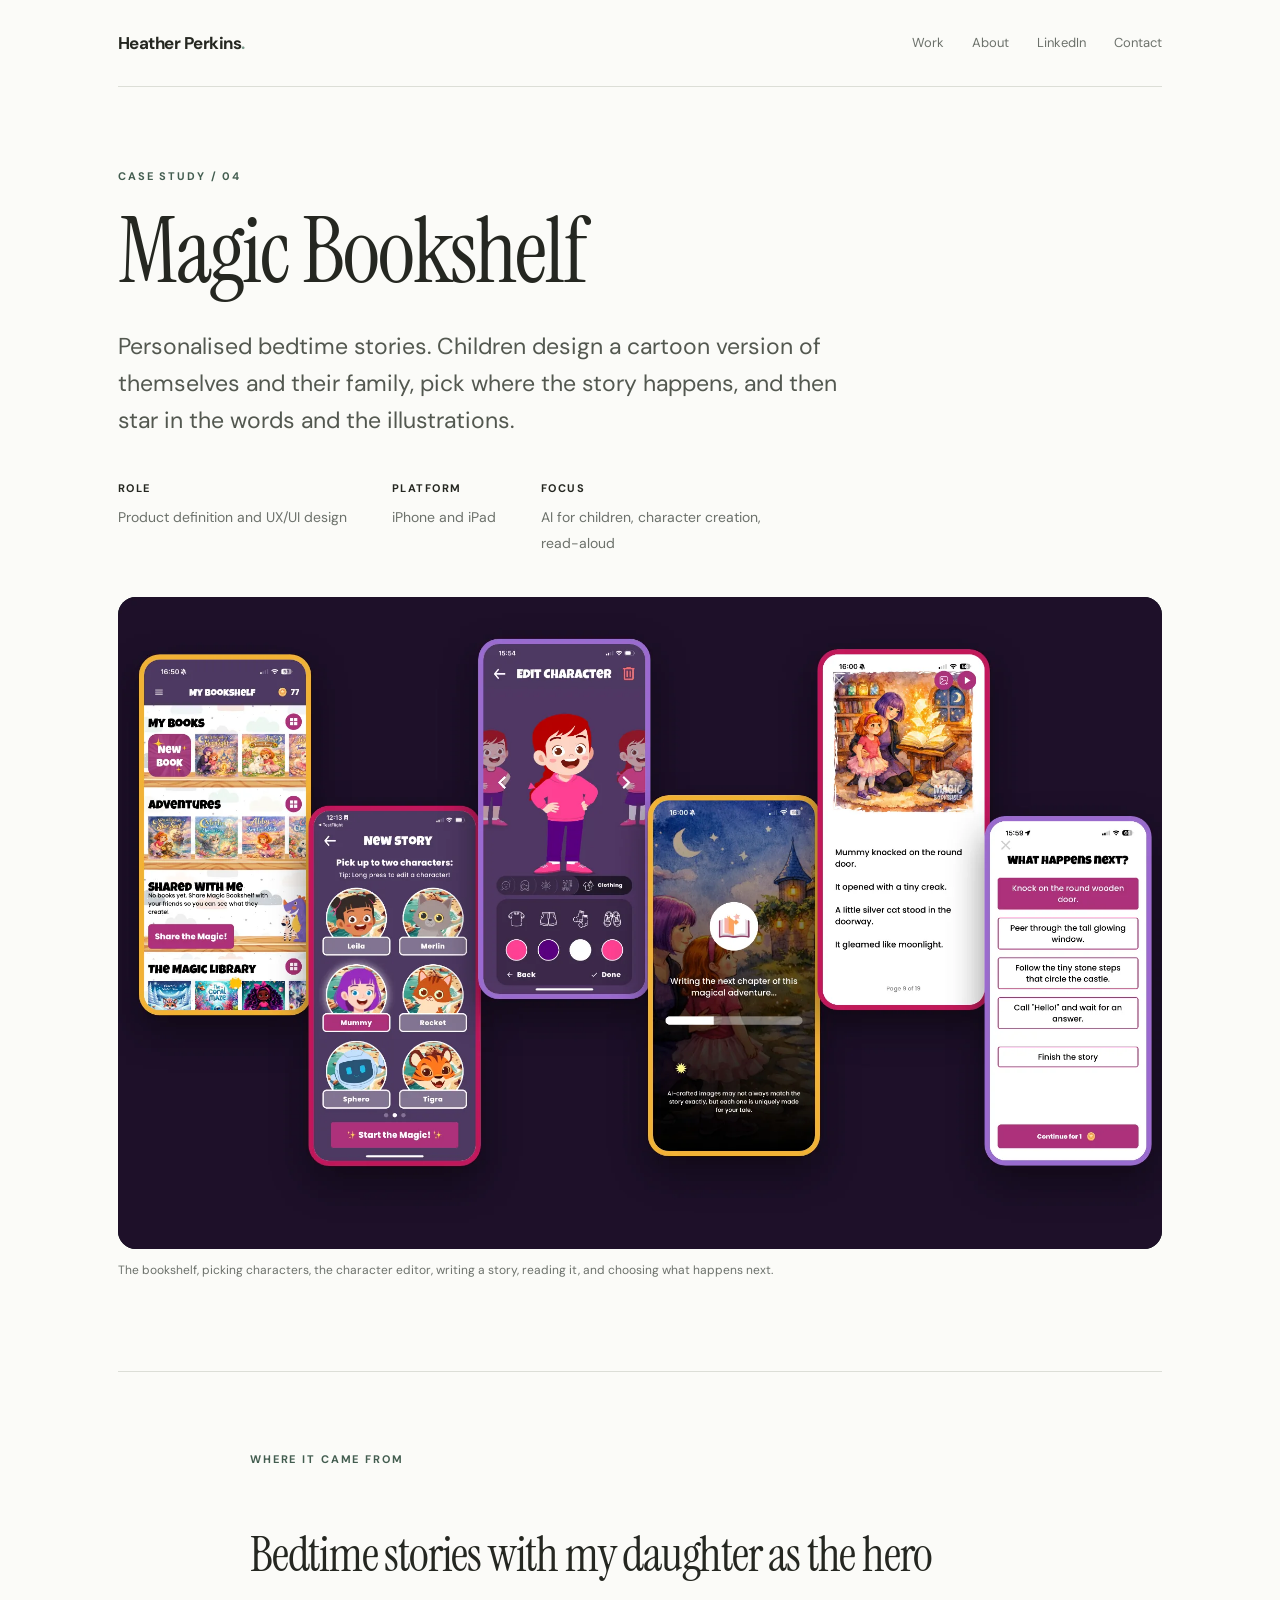
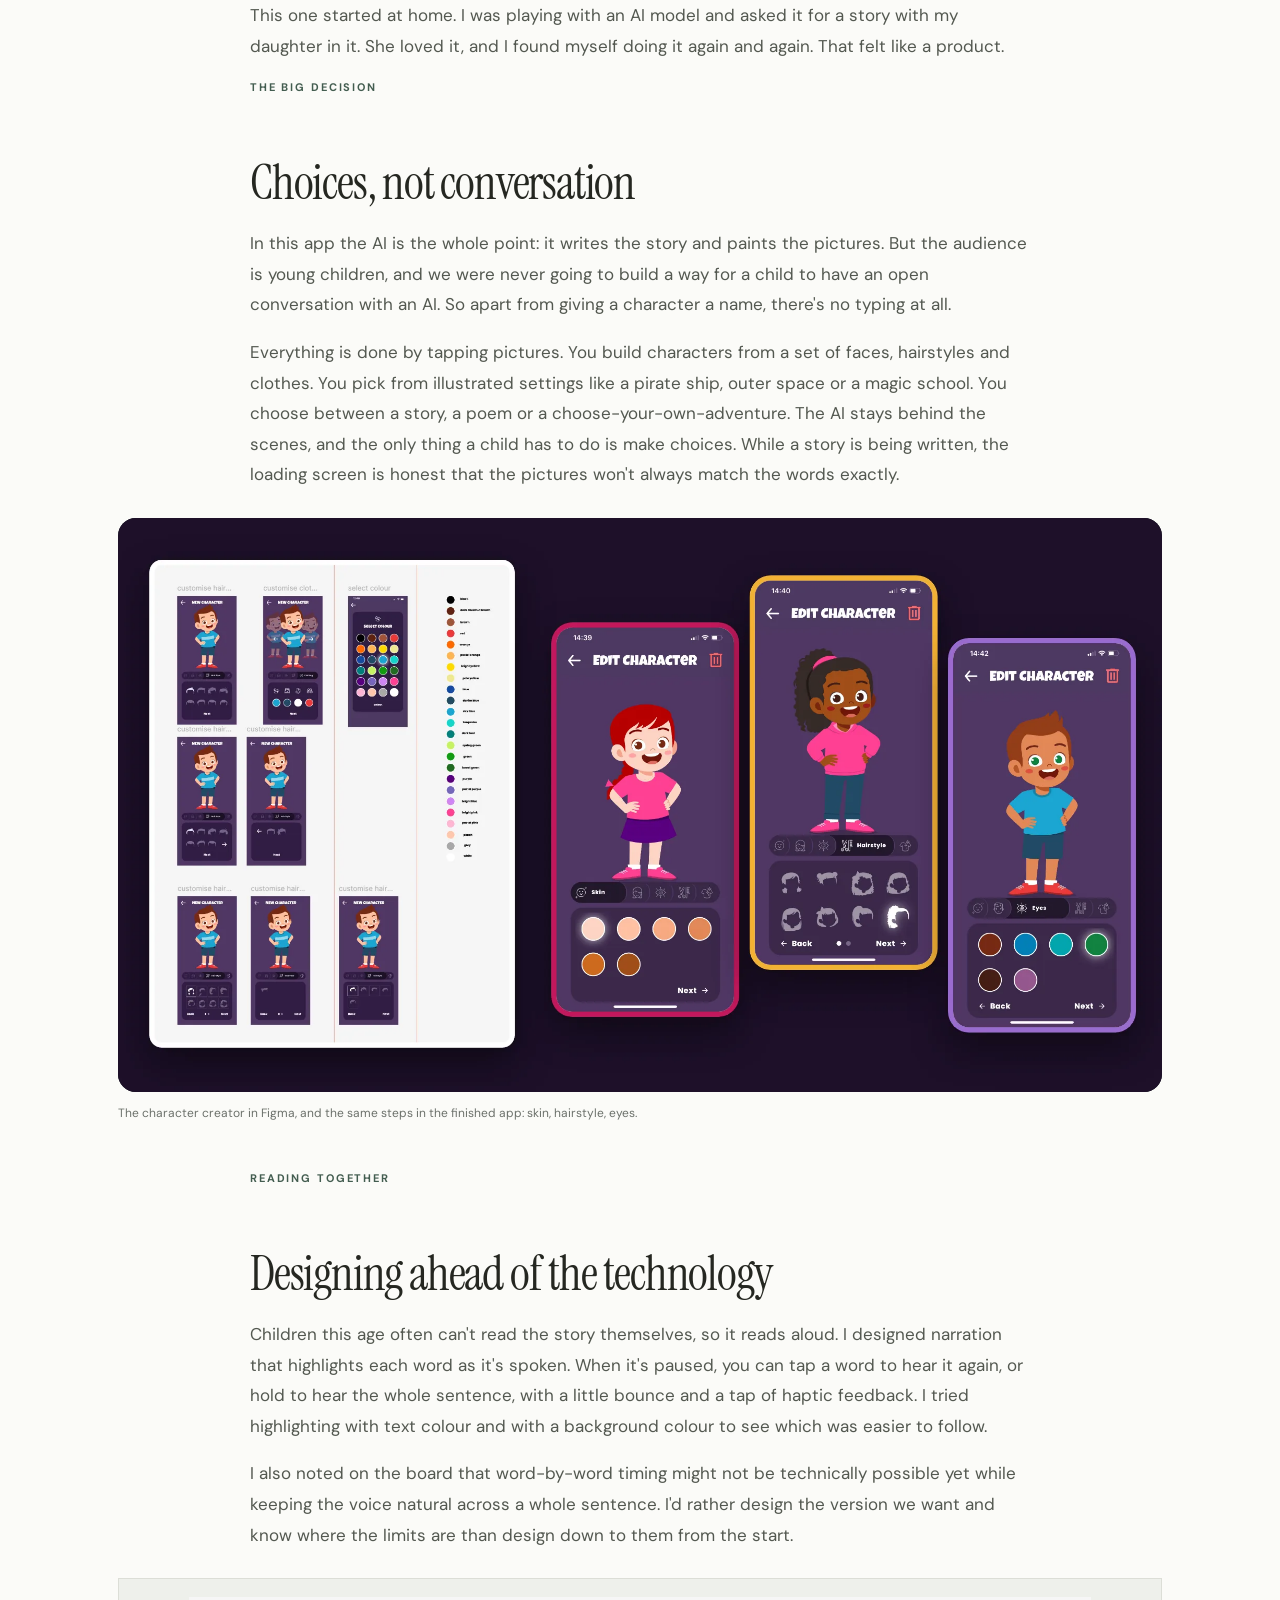
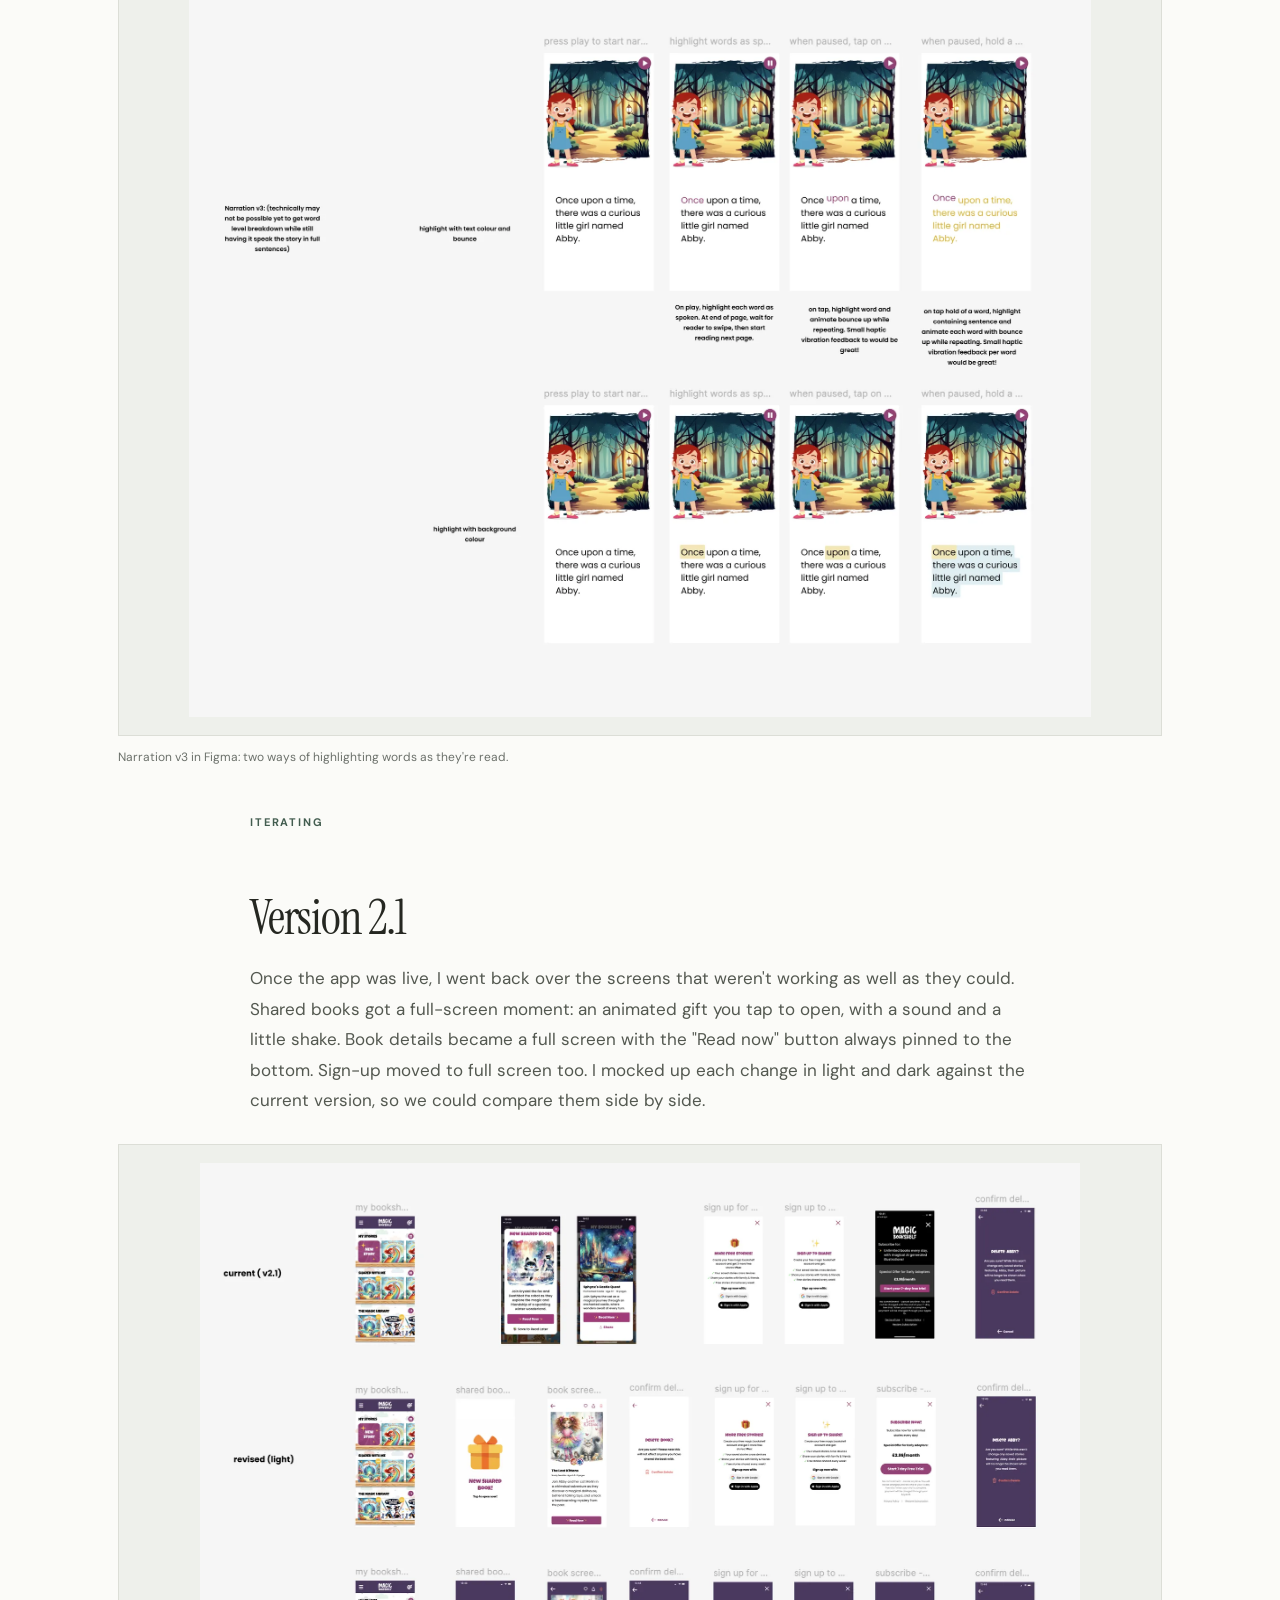
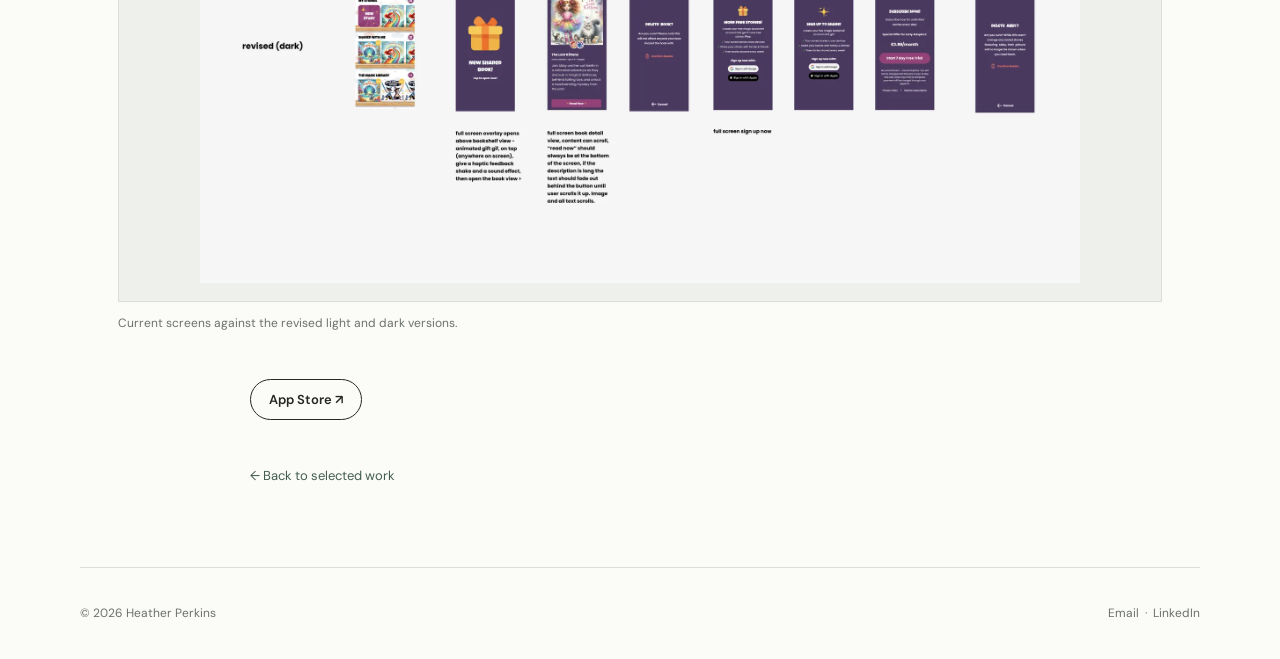
==== magic-bookshelf.html @ 354d1529 "Add grouped screenshot composites and nxt and Magic Bookshelf case studies Co-Authored-By: Claude Op" ====
<!doctype html><html lang="en"><head><meta charset="utf-8"><meta name="viewport" content="width=device-width, initial-scale=1"><meta name="description" content="Magic Bookshelf case study by Heather Perkins: designing an AI story app for children with no text input at all."><title>Magic Bookshelf case study | Heather Perkins</title><link rel="stylesheet" href="style.css"></head><body><header class="wrap"><nav class="nav"><a class="brand" href="index.html">Heather Perkins<span style="color:#7b998b">.</span></a><div class="navlinks"><a href="index.html#work">Work</a><a href="index.html#about">About</a><a href="https://www.linkedin.com/in/heatheranneperkins/" target="_blank" rel="noopener">LinkedIn</a><a href="mailto:heather.anne.perkins@gmail.com">Contact</a></div></nav></header><main class="wrap"><section class="case-hero"><div class="eyebrow">Case study / 04</div><h1>Magic Bookshelf</h1><p class="lead">Personalised bedtime stories. Children design a cartoon version of themselves and their family, pick where the story happens, and then star in the words and the illustrations.</p><div class="case-meta"><div><b>Role</b><span>Product definition and UX/UI design</span></div><div><b>Platform</b><span>iPhone and iPad</span></div><div><b>Focus</b><span>AI for children, character creation, read-aloud</span></div></div><figure class="image-wide composite"><img src="assets/mb-hero.webp" alt="Magic Bookshelf screens: bookshelf, picking characters, the character editor, a story being written, a story page and choose-what-happens-next"></figure><p class="caption">The bookshelf, picking characters, the character editor, writing a story, reading it, and choosing what happens next.</p></section><section class="section"><div class="story"><div class="eyebrow">Where it came from</div><h2>Bedtime stories with my daughter as the hero</h2><p>This one started at home. I was playing with an AI model and asked it for a story with my daughter in it. She loved it, and I found myself doing it again and again. That felt like a product.</p><div class="eyebrow">The big decision</div><h2>Choices, not conversation</h2><p>In this app the AI is the whole point: it writes the story and paints the pictures. But the audience is young children, and we were never going to build a way for a child to have an open conversation with an AI. So apart from giving a character a name, there's no typing at all.</p><p>Everything is done by tapping pictures. You build characters from a set of faces, hairstyles and clothes. You pick from illustrated settings like a pirate ship, outer space or a magic school. You choose between a story, a poem or a choose-your-own-adventure. The AI stays behind the scenes, and the only thing a child has to do is make choices. While a story is being written, the loading screen is honest that the pictures won't always match the words exactly.</p></div><figure class="image-wide composite"><img src="assets/mb-figma-to-app.webp" alt="Figma board of the character customisation flow next to the finished app's skin, hairstyle and eye colour screens"></figure><p class="caption">The character creator in Figma, and the same steps in the finished app: skin, hairstyle, eyes.</p><div class="story"><div class="eyebrow">Reading together</div><h2>Designing ahead of the technology</h2><p>Children this age often can't read the story themselves, so it reads aloud. I designed narration that highlights each word as it's spoken. When it's paused, you can tap a word to hear it again, or hold to hear the whole sentence, with a little bounce and a tap of haptic feedback. I tried highlighting with text colour and with a background colour to see which was easier to follow.</p><p>I also noted on the board that word-by-word timing might not be technically possible yet while keeping the voice natural across a whole sentence. I'd rather design the version we want and know where the limits are than design down to them from the start.</p></div><figure class="image-wide board"><img src="assets/mb-figma-narration.webp" alt="Figma board exploring read-aloud word highlighting with annotations"></figure><p class="caption">Narration v3 in Figma: two ways of highlighting words as they're read.</p><div class="story"><div class="eyebrow">Iterating</div><h2>Version 2.1</h2><p>Once the app was live, I went back over the screens that weren't working as well as they could. Shared books got a full-screen moment: an animated gift you tap to open, with a sound and a little shake. Book details became a full screen with the "Read now" button always pinned to the bottom. Sign-up moved to full screen too. I mocked up each change in light and dark against the current version, so we could compare them side by side.</p></div><figure class="image-wide board"><img src="assets/mb-figma-v21.webp" alt="Figma board comparing the current version 2.1 screens with revised light and dark versions"></figure><p class="caption">Current screens against the revised light and dark versions.</p><div class="story"><div class="applinks"><a href="https://apps.apple.com/app/id6449464005" target="_blank" rel="noopener">App Store ↗</a></div><a class="back" href="index.html#work">← Back to selected work</a></div></section></main><footer class="wrap footer"><span>© 2026 Heather Perkins</span><span><a href="mailto:heather.anne.perkins@gmail.com">Email</a> &nbsp;·&nbsp; <a href="https://www.linkedin.com/in/heatheranneperkins/" target="_blank" rel="noopener">LinkedIn</a></span></footer></body></html>
---- style.css ----
@import url('https://fonts.googleapis.com/css2?family=DM+Sans:wght@400;500;600;700&family=Instrument+Serif:ital@0;1&display=swap');
:root{--ink:#252721;--muted:#6c716b;--line:#dcded7;--paper:#fbfbf8;--soft:#f0f2ed;--accent:#435d50}*{box-sizing:border-box}html{scroll-behavior:smooth}body{margin:0;background:var(--paper);color:var(--ink);font:16px/1.65 'DM Sans',Arial,sans-serif}a{color:inherit;text-decoration:none}a:hover{color:var(--accent)}.wrap{max-width:1120px;margin:auto;padding:0 38px}.nav{display:flex;justify-content:space-between;align-items:center;padding:29px 0;border-bottom:1px solid var(--line)}.brand{font-size:17px;font-weight:700;letter-spacing:-.03em}.navlinks{display:flex;gap:28px;font-size:13px}.navlinks a{color:var(--muted)}.eyebrow{text-transform:uppercase;font-size:11px;font-weight:700;letter-spacing:.17em;color:var(--accent)}h1,h2,h3,p{margin-top:0}h1,h2{font-family:'Instrument Serif',Georgia,serif;font-weight:400;line-height:1.04;letter-spacing:-.025em}h1{font-size:clamp(58px,8vw,112px);max-width:980px;margin:20px 0 30px}h2{font-size:clamp(40px,5vw,70px);margin:12px 0 20px}h3{font-size:23px;letter-spacing:-.03em;line-height:1.3}p{color:#535850}.lead{font-size:clamp(19px,2vw,23px);line-height:1.6;max-width:740px}.hero{padding:110px 0 100px}.section{padding:78px 0;border-top:1px solid var(--line)}.section-heading{display:flex;align-items:end;justify-content:space-between;gap:20px;margin-bottom:34px}.section-heading h2{margin-bottom:0}.projects{display:grid;grid-template-columns:1fr 1fr;gap:28px}.project{display:block}.project-image{background:#edf0ea;border:1px solid var(--line);padding:25px;aspect-ratio:1.38;display:flex;align-items:center;overflow:hidden}.project-image img{width:100%;height:100%;object-fit:contain;object-position:top center;box-shadow:0 8px 25px #26312612}.project h3{margin:19px 0 5px}.project p{font-size:14px}.project .meta{font-size:11px;letter-spacing:.09em;text-transform:uppercase;color:var(--muted)}.arrow{font-size:18px}.cols{display:grid;grid-template-columns:1fr 1fr;gap:80px}.small{font-size:13px;color:var(--muted)}.pill{display:inline-block;border:1px solid var(--line);border-radius:30px;padding:7px 13px;font-size:12px;margin:0 6px 8px 0}.footer{padding:36px 0;display:flex;justify-content:space-between;gap:15px;border-top:1px solid var(--line);font-size:12px;color:var(--muted)}.case-hero{padding:80px 0 45px}.case-hero h1{font-size:clamp(60px,7vw,95px);max-width:920px}.case-meta{display:flex;gap:45px;flex-wrap:wrap;margin:40px 0}.case-meta div{max-width:230px}.case-meta b{display:block;font-size:11px;letter-spacing:.13em;text-transform:uppercase;margin-bottom:7px}.case-meta span{color:var(--muted);font-size:14px}.image-wide{background:#eef0eb;padding:35px;border:1px solid var(--line);margin:28px 0 12px}.image-wide img{display:block;max-width:100%;max-height:720px;margin:auto;object-fit:contain;box-shadow:0 8px 30px #2222}.image-wide img.tall{max-height:620px}.caption{font-size:12px;color:var(--muted);margin-bottom:45px}.story{max-width:780px;margin:0 auto}.story p{font-size:17px;line-height:1.8}.story h2{font-size:48px;margin-top:62px}.image-pair{display:grid;grid-template-columns:1fr 1fr;gap:22px}.image-pair .image-wide{margin-bottom:10px}.callout{background:var(--soft);padding:32px 38px;margin:55px 0}.callout p:last-child{margin-bottom:0}.back{display:inline-block;margin-top:45px;font-size:13px;color:var(--accent)}@media(max-width:700px){.wrap{padding:0 22px}.hero{padding:75px 0}.section{padding:55px 0}.projects,.cols,.image-pair{grid-template-columns:1fr;gap:32px}.navlinks{gap:14px}.navlinks a{font-size:12px}.project-image{padding:15px}.case-hero{padding-top:65px}.case-meta{gap:20px}.image-wide{padding:13px}.footer{display:block}.story h2{font-size:40px}}.image-wide.composite{padding:0;background:#0b1518;border:0;border-radius:18px;overflow:hidden}.image-wide.composite img{max-height:none;width:100%;box-shadow:none}.image-wide.board{padding:18px}.image-wide.board img{box-shadow:none}.applinks{display:flex;gap:12px;flex-wrap:wrap;margin:26px 0 0}.applinks a{display:inline-block;border:1px solid var(--ink);border-radius:30px;padding:9px 18px;font-size:13px;font-weight:600}.applinks a:hover{background:var(--ink);color:var(--paper)}.project-image.dark{background:#0b1518;padding:0;border:0}.project-image.dark img{object-fit:cover;object-position:center;box-shadow:none}.projects.four{grid-template-columns:1fr 1fr}
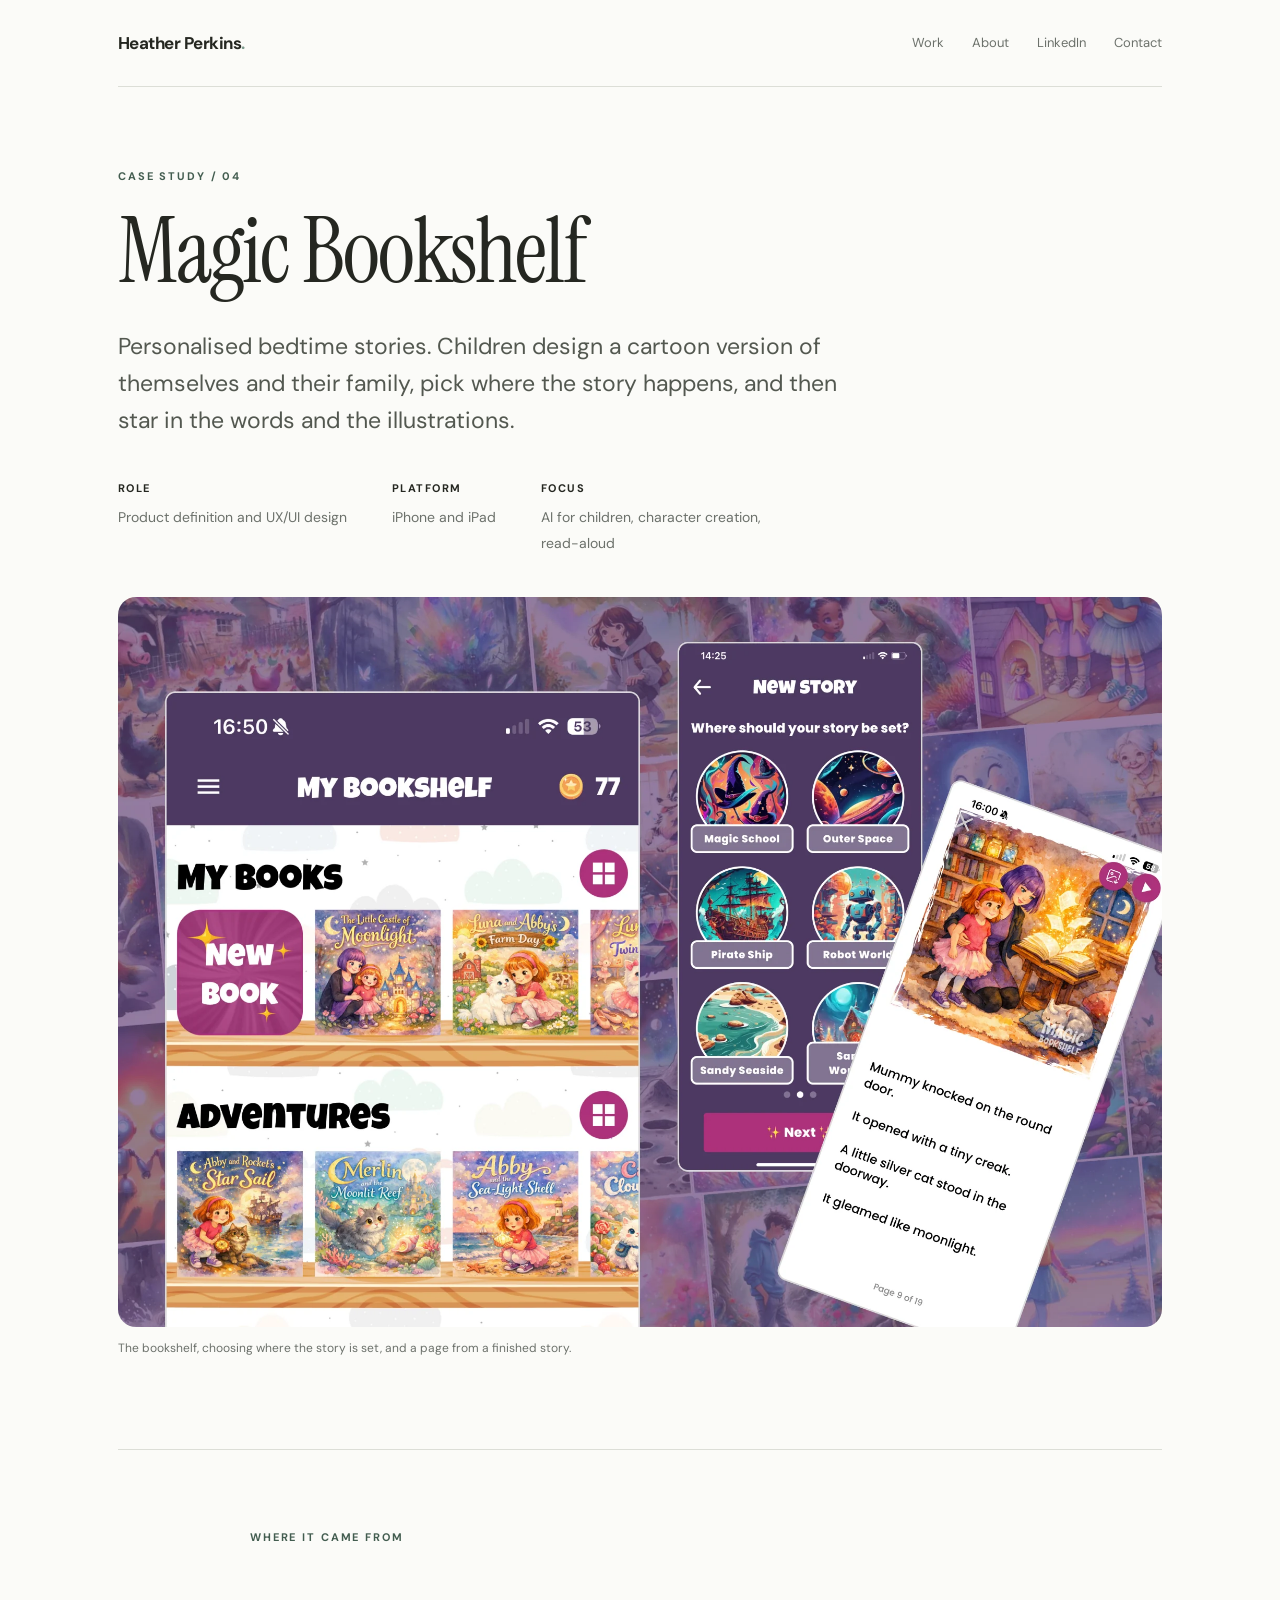
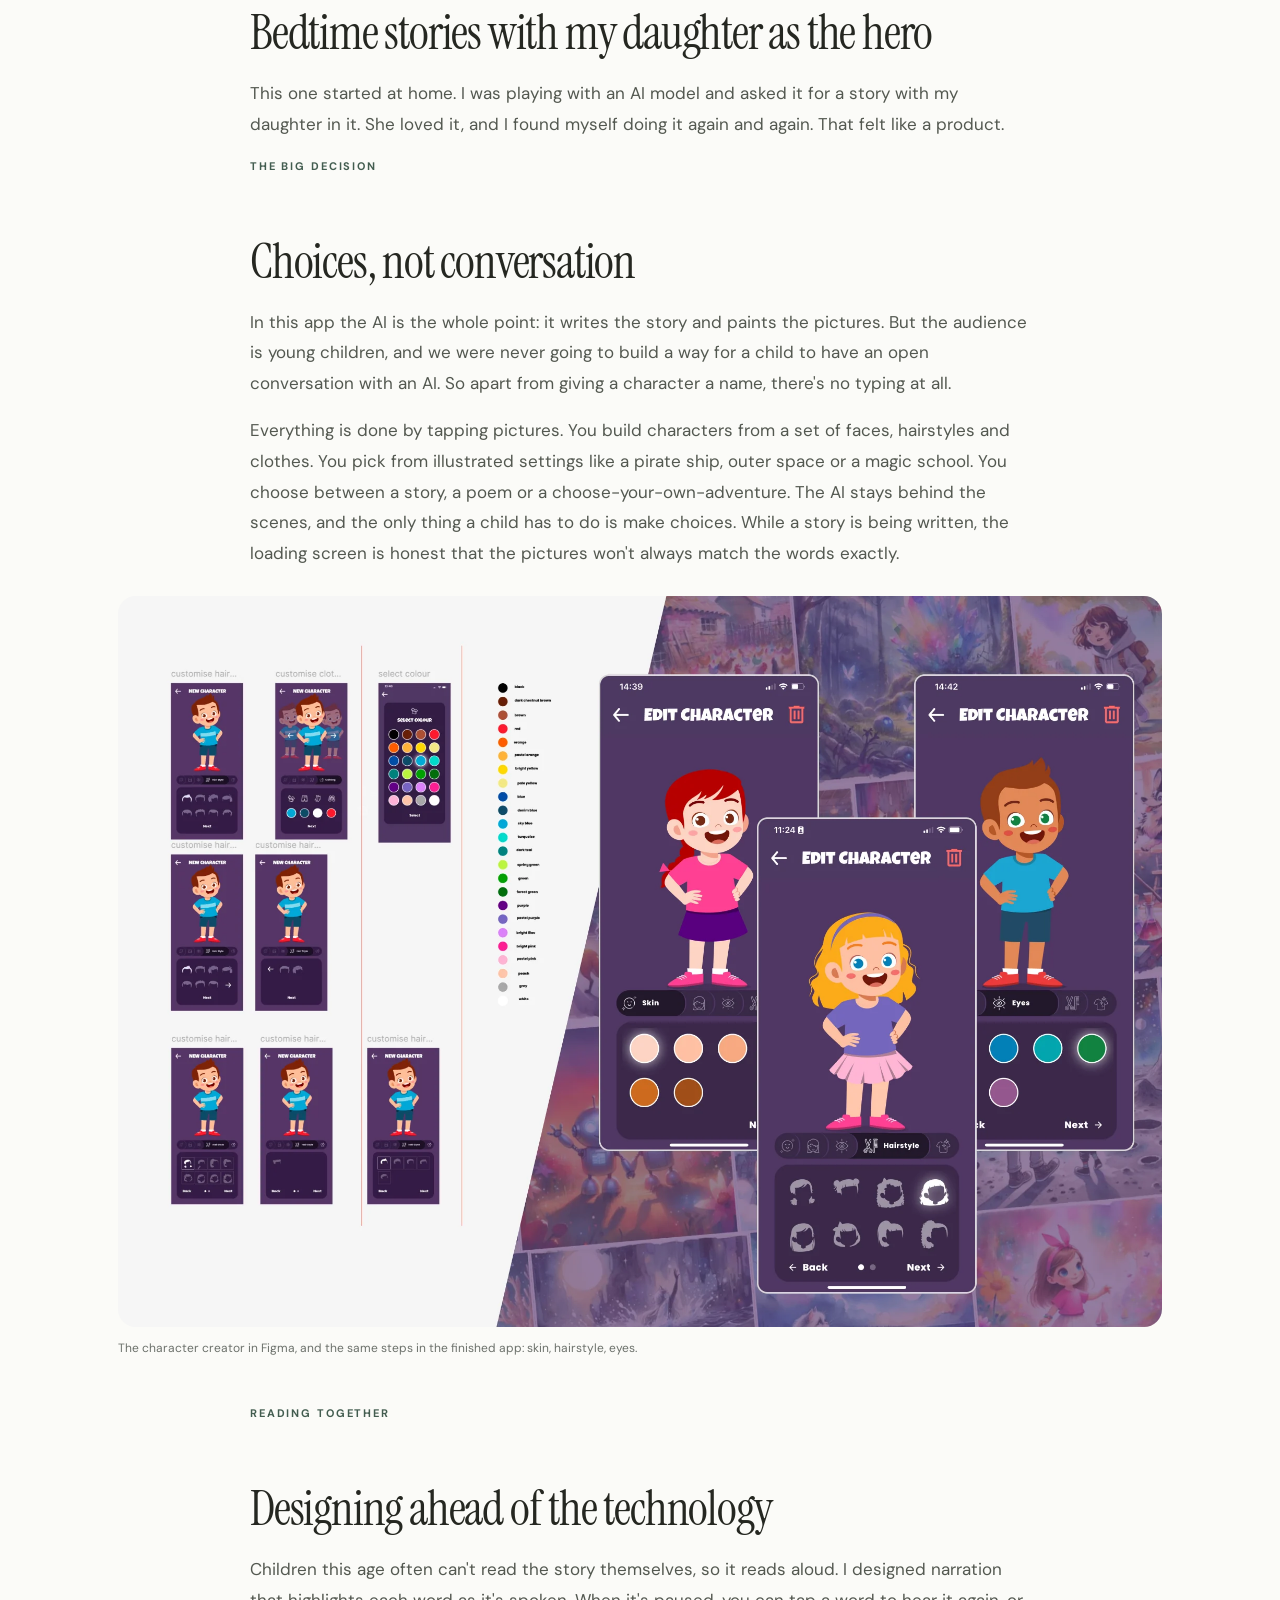
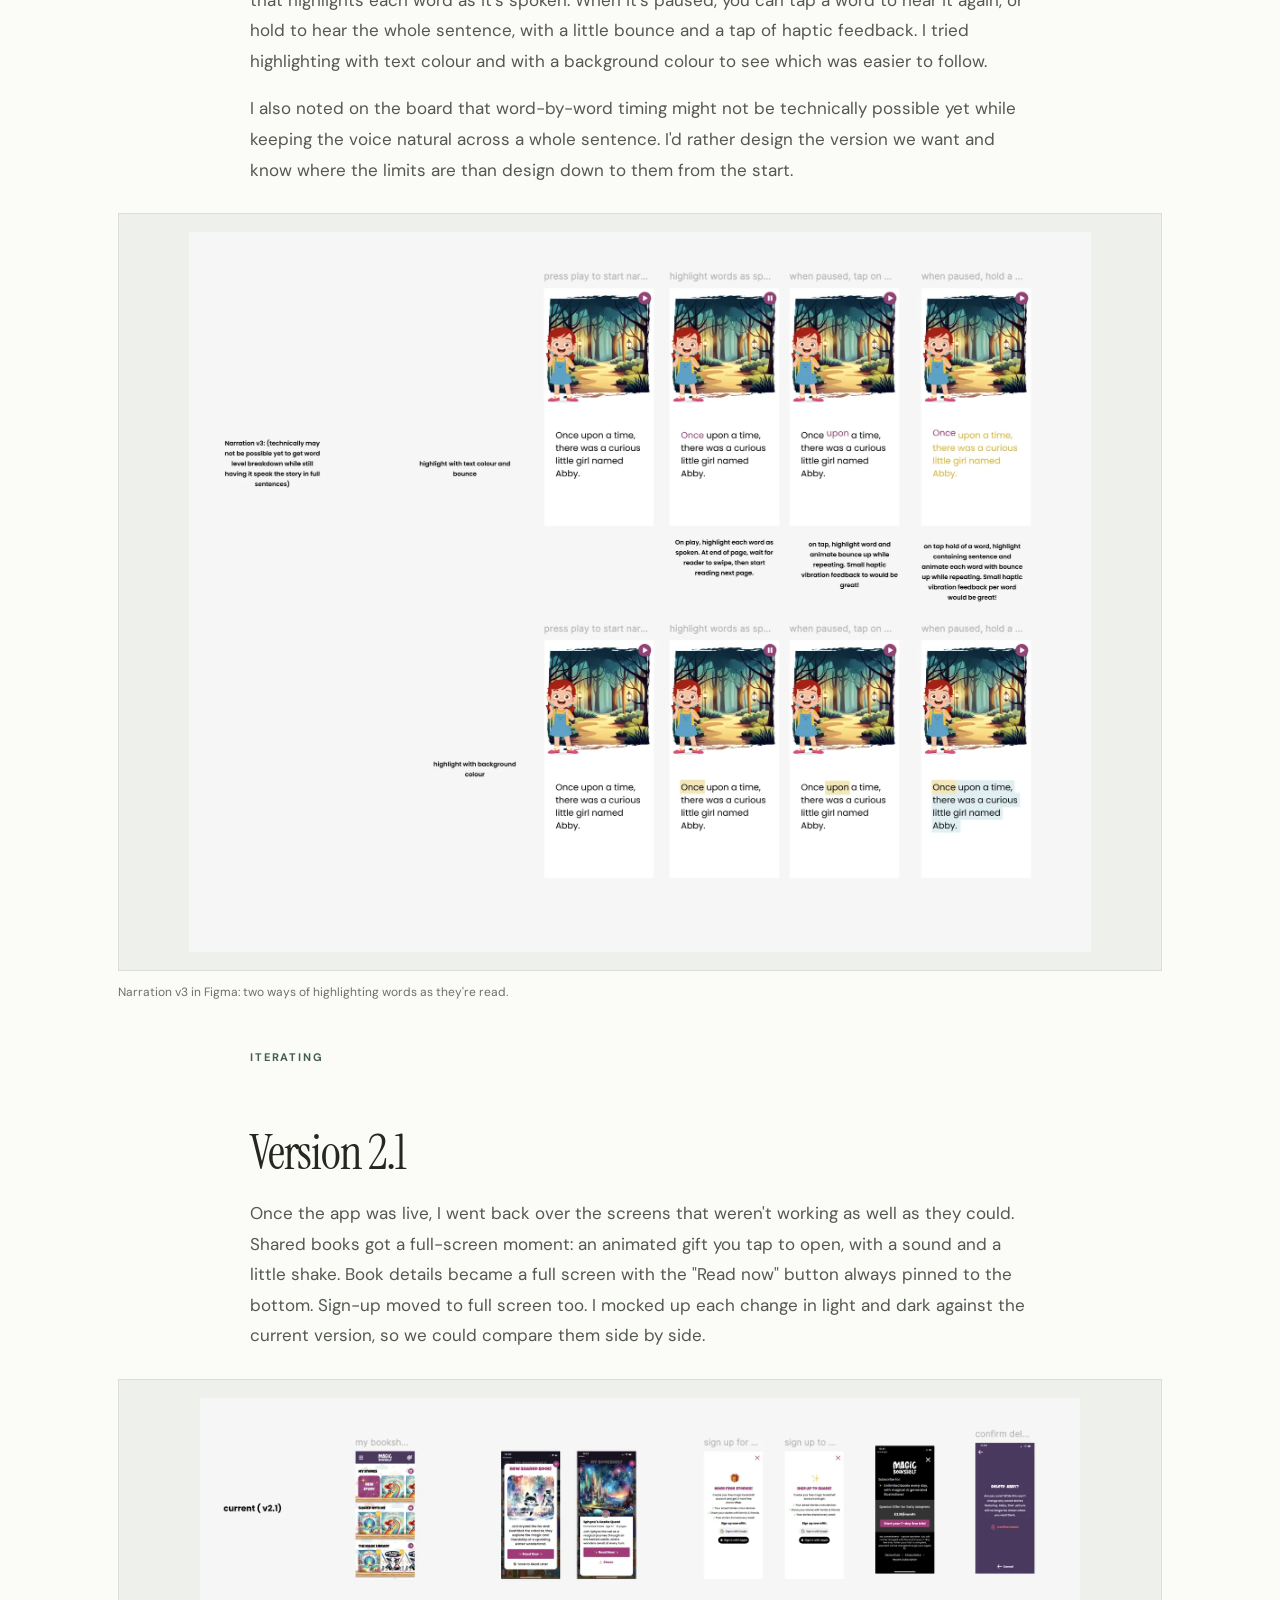
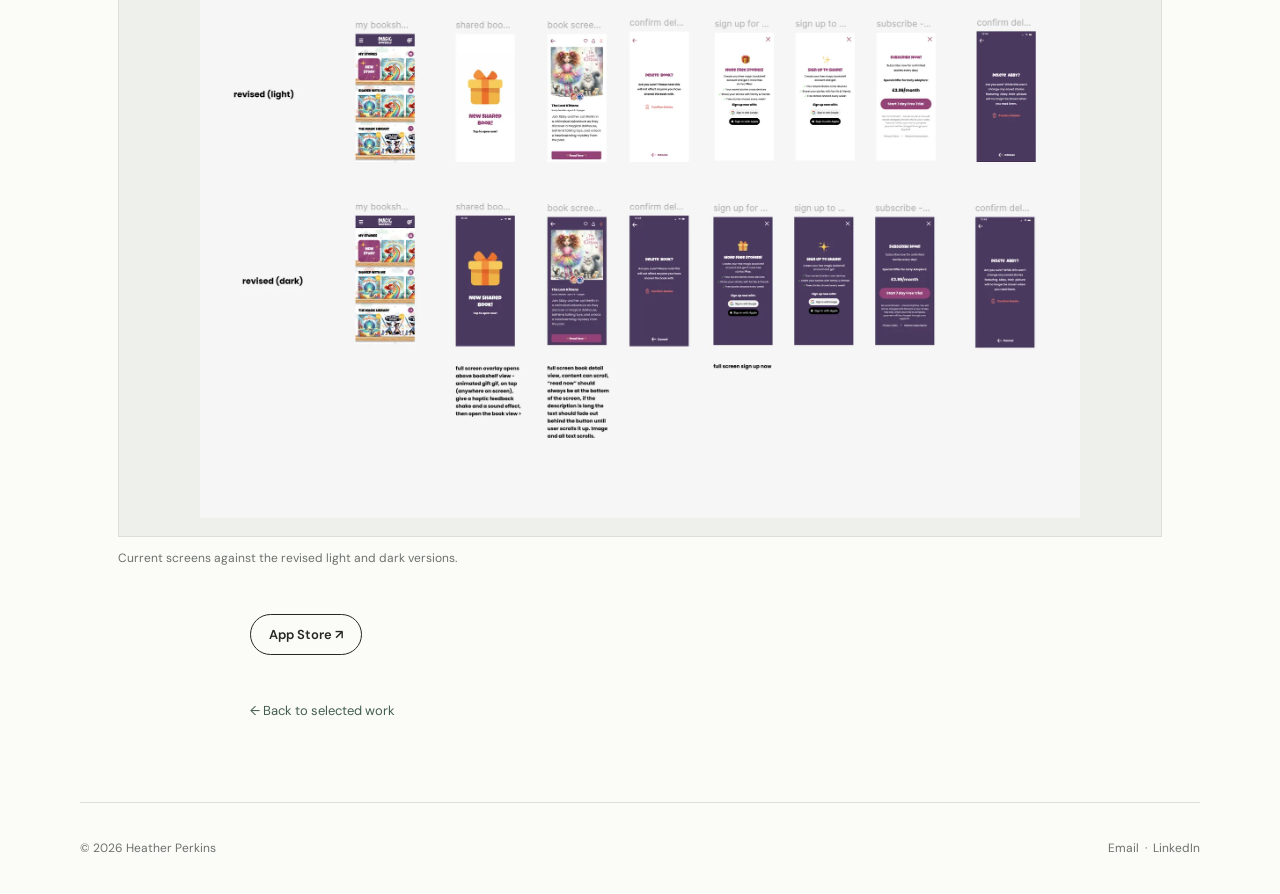
==== commit 3246661f: "Replace composites with Heather's new frame designs at a fixed 10:7 ratio Co-Authored-By: Claude Opu" ====
--- a/magic-bookshelf.html
+++ b/magic-bookshelf.html
@@ -1 +1 @@
-<!doctype html><html lang="en"><head><meta charset="utf-8"><meta name="viewport" content="width=device-width, initial-scale=1"><meta name="description" content="Magic Bookshelf case study by Heather Perkins: designing an AI story app for children with no text input at all."><title>Magic Bookshelf case study | Heather Perkins</title><link rel="stylesheet" href="style.css"></head><body><header class="wrap"><nav class="nav"><a class="brand" href="index.html">Heather Perkins<span style="color:#7b998b">.</span></a><div class="navlinks"><a href="index.html#work">Work</a><a href="index.html#about">About</a><a href="https://www.linkedin.com/in/heatheranneperkins/" target="_blank" rel="noopener">LinkedIn</a><a href="mailto:heather.anne.perkins@gmail.com">Contact</a></div></nav></header><main class="wrap"><section class="case-hero"><div class="eyebrow">Case study / 04</div><h1>Magic Bookshelf</h1><p class="lead">Personalised bedtime stories. Children design a cartoon version of themselves and their family, pick where the story happens, and then star in the words and the illustrations.</p><div class="case-meta"><div><b>Role</b><span>Product definition and UX/UI design</span></div><div><b>Platform</b><span>iPhone and iPad</span></div><div><b>Focus</b><span>AI for children, character creation, read-aloud</span></div></div><figure class="image-wide composite"><img src="assets/mb-hero.webp" alt="Magic Bookshelf screens: bookshelf, picking characters, the character editor, a story being written, a story page and choose-what-happens-next"></figure><p class="caption">The bookshelf, picking characters, the character editor, writing a story, reading it, and choosing what happens next.</p></section><section class="section"><div class="story"><div class="eyebrow">Where it came from</div><h2>Bedtime stories with my daughter as the hero</h2><p>This one started at home. I was playing with an AI model and asked it for a story with my daughter in it. She loved it, and I found myself doing it again and again. That felt like a product.</p><div class="eyebrow">The big decision</div><h2>Choices, not conversation</h2><p>In this app the AI is the whole point: it writes the story and paints the pictures. But the audience is young children, and we were never going to build a way for a child to have an open conversation with an AI. So apart from giving a character a name, there's no typing at all.</p><p>Everything is done by tapping pictures. You build characters from a set of faces, hairstyles and clothes. You pick from illustrated settings like a pirate ship, outer space or a magic school. You choose between a story, a poem or a choose-your-own-adventure. The AI stays behind the scenes, and the only thing a child has to do is make choices. While a story is being written, the loading screen is honest that the pictures won't always match the words exactly.</p></div><figure class="image-wide composite"><img src="assets/mb-figma-to-app.webp" alt="Figma board of the character customisation flow next to the finished app's skin, hairstyle and eye colour screens"></figure><p class="caption">The character creator in Figma, and the same steps in the finished app: skin, hairstyle, eyes.</p><div class="story"><div class="eyebrow">Reading together</div><h2>Designing ahead of the technology</h2><p>Children this age often can't read the story themselves, so it reads aloud. I designed narration that highlights each word as it's spoken. When it's paused, you can tap a word to hear it again, or hold to hear the whole sentence, with a little bounce and a tap of haptic feedback. I tried highlighting with text colour and with a background colour to see which was easier to follow.</p><p>I also noted on the board that word-by-word timing might not be technically possible yet while keeping the voice natural across a whole sentence. I'd rather design the version we want and know where the limits are than design down to them from the start.</p></div><figure class="image-wide board"><img src="assets/mb-figma-narration.webp" alt="Figma board exploring read-aloud word highlighting with annotations"></figure><p class="caption">Narration v3 in Figma: two ways of highlighting words as they're read.</p><div class="story"><div class="eyebrow">Iterating</div><h2>Version 2.1</h2><p>Once the app was live, I went back over the screens that weren't working as well as they could. Shared books got a full-screen moment: an animated gift you tap to open, with a sound and a little shake. Book details became a full screen with the "Read now" button always pinned to the bottom. Sign-up moved to full screen too. I mocked up each change in light and dark against the current version, so we could compare them side by side.</p></div><figure class="image-wide board"><img src="assets/mb-figma-v21.webp" alt="Figma board comparing the current version 2.1 screens with revised light and dark versions"></figure><p class="caption">Current screens against the revised light and dark versions.</p><div class="story"><div class="applinks"><a href="https://apps.apple.com/app/id6449464005" target="_blank" rel="noopener">App Store ↗</a></div><a class="back" href="index.html#work">← Back to selected work</a></div></section></main><footer class="wrap footer"><span>© 2026 Heather Perkins</span><span><a href="mailto:heather.anne.perkins@gmail.com">Email</a> &nbsp;·&nbsp; <a href="https://www.linkedin.com/in/heatheranneperkins/" target="_blank" rel="noopener">LinkedIn</a></span></footer></body></html>
+<!doctype html><html lang="en"><head><meta charset="utf-8"><meta name="viewport" content="width=device-width, initial-scale=1"><meta name="description" content="Magic Bookshelf case study by Heather Perkins: designing an AI story app for children with no text input at all."><title>Magic Bookshelf case study | Heather Perkins</title><link rel="stylesheet" href="style.css"></head><body><header class="wrap"><nav class="nav"><a class="brand" href="index.html">Heather Perkins<span style="color:#7b998b">.</span></a><div class="navlinks"><a href="index.html#work">Work</a><a href="index.html#about">About</a><a href="https://www.linkedin.com/in/heatheranneperkins/" target="_blank" rel="noopener">LinkedIn</a><a href="mailto:heather.anne.perkins@gmail.com">Contact</a></div></nav></header><main class="wrap"><section class="case-hero"><div class="eyebrow">Case study / 04</div><h1>Magic Bookshelf</h1><p class="lead">Personalised bedtime stories. Children design a cartoon version of themselves and their family, pick where the story happens, and then star in the words and the illustrations.</p><div class="case-meta"><div><b>Role</b><span>Product definition and UX/UI design</span></div><div><b>Platform</b><span>iPhone and iPad</span></div><div><b>Focus</b><span>AI for children, character creation, read-aloud</span></div></div><figure class="image-wide frame"><img src="assets/mb-hero.webp" alt="Magic Bookshelf screens: the bookshelf, choosing where a story is set, and an illustrated story page"></figure><p class="caption">The bookshelf, choosing where the story is set, and a page from a finished story.</p></section><section class="section"><div class="story"><div class="eyebrow">Where it came from</div><h2>Bedtime stories with my daughter as the hero</h2><p>This one started at home. I was playing with an AI model and asked it for a story with my daughter in it. She loved it, and I found myself doing it again and again. That felt like a product.</p><div class="eyebrow">The big decision</div><h2>Choices, not conversation</h2><p>In this app the AI is the whole point: it writes the story and paints the pictures. But the audience is young children, and we were never going to build a way for a child to have an open conversation with an AI. So apart from giving a character a name, there's no typing at all.</p><p>Everything is done by tapping pictures. You build characters from a set of faces, hairstyles and clothes. You pick from illustrated settings like a pirate ship, outer space or a magic school. You choose between a story, a poem or a choose-your-own-adventure. The AI stays behind the scenes, and the only thing a child has to do is make choices. While a story is being written, the loading screen is honest that the pictures won't always match the words exactly.</p></div><figure class="image-wide frame"><img src="assets/mb-figma-to-app.webp" alt="Figma board of the character customisation flow next to the finished app's skin, hairstyle and eye colour screens"></figure><p class="caption">The character creator in Figma, and the same steps in the finished app: skin, hairstyle, eyes.</p><div class="story"><div class="eyebrow">Reading together</div><h2>Designing ahead of the technology</h2><p>Children this age often can't read the story themselves, so it reads aloud. I designed narration that highlights each word as it's spoken. When it's paused, you can tap a word to hear it again, or hold to hear the whole sentence, with a little bounce and a tap of haptic feedback. I tried highlighting with text colour and with a background colour to see which was easier to follow.</p><p>I also noted on the board that word-by-word timing might not be technically possible yet while keeping the voice natural across a whole sentence. I'd rather design the version we want and know where the limits are than design down to them from the start.</p></div><figure class="image-wide board"><img src="assets/mb-figma-narration.webp" alt="Figma board exploring read-aloud word highlighting with annotations"></figure><p class="caption">Narration v3 in Figma: two ways of highlighting words as they're read.</p><div class="story"><div class="eyebrow">Iterating</div><h2>Version 2.1</h2><p>Once the app was live, I went back over the screens that weren't working as well as they could. Shared books got a full-screen moment: an animated gift you tap to open, with a sound and a little shake. Book details became a full screen with the "Read now" button always pinned to the bottom. Sign-up moved to full screen too. I mocked up each change in light and dark against the current version, so we could compare them side by side.</p></div><figure class="image-wide board"><img src="assets/mb-figma-v21.webp" alt="Figma board comparing the current version 2.1 screens with revised light and dark versions"></figure><p class="caption">Current screens against the revised light and dark versions.</p><div class="story"><div class="applinks"><a href="https://apps.apple.com/app/id6449464005" target="_blank" rel="noopener">App Store ↗</a></div><a class="back" href="index.html#work">← Back to selected work</a></div></section></main><footer class="wrap footer"><span>© 2026 Heather Perkins</span><span><a href="mailto:heather.anne.perkins@gmail.com">Email</a> &nbsp;·&nbsp; <a href="https://www.linkedin.com/in/heatheranneperkins/" target="_blank" rel="noopener">LinkedIn</a></span></footer></body></html>
--- a/style.css
+++ b/style.css
@@ -1,2 +1,3 @@
 @import url('https://fonts.googleapis.com/css2?family=DM+Sans:wght@400;500;600;700&family=Instrument+Serif:ital@0;1&display=swap');
 :root{--ink:#252721;--muted:#6c716b;--line:#dcded7;--paper:#fbfbf8;--soft:#f0f2ed;--accent:#435d50}*{box-sizing:border-box}html{scroll-behavior:smooth}body{margin:0;background:var(--paper);color:var(--ink);font:16px/1.65 'DM Sans',Arial,sans-serif}a{color:inherit;text-decoration:none}a:hover{color:var(--accent)}.wrap{max-width:1120px;margin:auto;padding:0 38px}.nav{display:flex;justify-content:space-between;align-items:center;padding:29px 0;border-bottom:1px solid var(--line)}.brand{font-size:17px;font-weight:700;letter-spacing:-.03em}.navlinks{display:flex;gap:28px;font-size:13px}.navlinks a{color:var(--muted)}.eyebrow{text-transform:uppercase;font-size:11px;font-weight:700;letter-spacing:.17em;color:var(--accent)}h1,h2,h3,p{margin-top:0}h1,h2{font-family:'Instrument Serif',Georgia,serif;font-weight:400;line-height:1.04;letter-spacing:-.025em}h1{font-size:clamp(58px,8vw,112px);max-width:980px;margin:20px 0 30px}h2{font-size:clamp(40px,5vw,70px);margin:12px 0 20px}h3{font-size:23px;letter-spacing:-.03em;line-height:1.3}p{color:#535850}.lead{font-size:clamp(19px,2vw,23px);line-height:1.6;max-width:740px}.hero{padding:110px 0 100px}.section{padding:78px 0;border-top:1px solid var(--line)}.section-heading{display:flex;align-items:end;justify-content:space-between;gap:20px;margin-bottom:34px}.section-heading h2{margin-bottom:0}.projects{display:grid;grid-template-columns:1fr 1fr;gap:28px}.project{display:block}.project-image{background:#edf0ea;border:1px solid var(--line);padding:25px;aspect-ratio:1.38;display:flex;align-items:center;overflow:hidden}.project-image img{width:100%;height:100%;object-fit:contain;object-position:top center;box-shadow:0 8px 25px #26312612}.project h3{margin:19px 0 5px}.project p{font-size:14px}.project .meta{font-size:11px;letter-spacing:.09em;text-transform:uppercase;color:var(--muted)}.arrow{font-size:18px}.cols{display:grid;grid-template-columns:1fr 1fr;gap:80px}.small{font-size:13px;color:var(--muted)}.pill{display:inline-block;border:1px solid var(--line);border-radius:30px;padding:7px 13px;font-size:12px;margin:0 6px 8px 0}.footer{padding:36px 0;display:flex;justify-content:space-between;gap:15px;border-top:1px solid var(--line);font-size:12px;color:var(--muted)}.case-hero{padding:80px 0 45px}.case-hero h1{font-size:clamp(60px,7vw,95px);max-width:920px}.case-meta{display:flex;gap:45px;flex-wrap:wrap;margin:40px 0}.case-meta div{max-width:230px}.case-meta b{display:block;font-size:11px;letter-spacing:.13em;text-transform:uppercase;margin-bottom:7px}.case-meta span{color:var(--muted);font-size:14px}.image-wide{background:#eef0eb;padding:35px;border:1px solid var(--line);margin:28px 0 12px}.image-wide img{display:block;max-width:100%;max-height:720px;margin:auto;object-fit:contain;box-shadow:0 8px 30px #2222}.image-wide img.tall{max-height:620px}.caption{font-size:12px;color:var(--muted);margin-bottom:45px}.story{max-width:780px;margin:0 auto}.story p{font-size:17px;line-height:1.8}.story h2{font-size:48px;margin-top:62px}.image-pair{display:grid;grid-template-columns:1fr 1fr;gap:22px}.image-pair .image-wide{margin-bottom:10px}.callout{background:var(--soft);padding:32px 38px;margin:55px 0}.callout p:last-child{margin-bottom:0}.back{display:inline-block;margin-top:45px;font-size:13px;color:var(--accent)}@media(max-width:700px){.wrap{padding:0 22px}.hero{padding:75px 0}.section{padding:55px 0}.projects,.cols,.image-pair{grid-template-columns:1fr;gap:32px}.navlinks{gap:14px}.navlinks a{font-size:12px}.project-image{padding:15px}.case-hero{padding-top:65px}.case-meta{gap:20px}.image-wide{padding:13px}.footer{display:block}.story h2{font-size:40px}}.image-wide.composite{padding:0;background:#0b1518;border:0;border-radius:18px;overflow:hidden}.image-wide.composite img{max-height:none;width:100%;box-shadow:none}.image-wide.board{padding:18px}.image-wide.board img{box-shadow:none}.applinks{display:flex;gap:12px;flex-wrap:wrap;margin:26px 0 0}.applinks a{display:inline-block;border:1px solid var(--ink);border-radius:30px;padding:9px 18px;font-size:13px;font-weight:600}.applinks a:hover{background:var(--ink);color:var(--paper)}.project-image.dark{background:#0b1518;padding:0;border:0}.project-image.dark img{object-fit:cover;object-position:center;box-shadow:none}.projects.four{grid-template-columns:1fr 1fr}
+.image-wide.frame{padding:0;border:0;background:none;aspect-ratio:10/7;border-radius:18px;overflow:hidden}.image-wide.frame img{width:100%;height:100%;max-height:none;object-fit:contain;box-shadow:none}.project-image.frame{padding:0;border:0;background:none;aspect-ratio:10/7;border-radius:12px}.project-image.frame img{object-fit:contain;box-shadow:none}
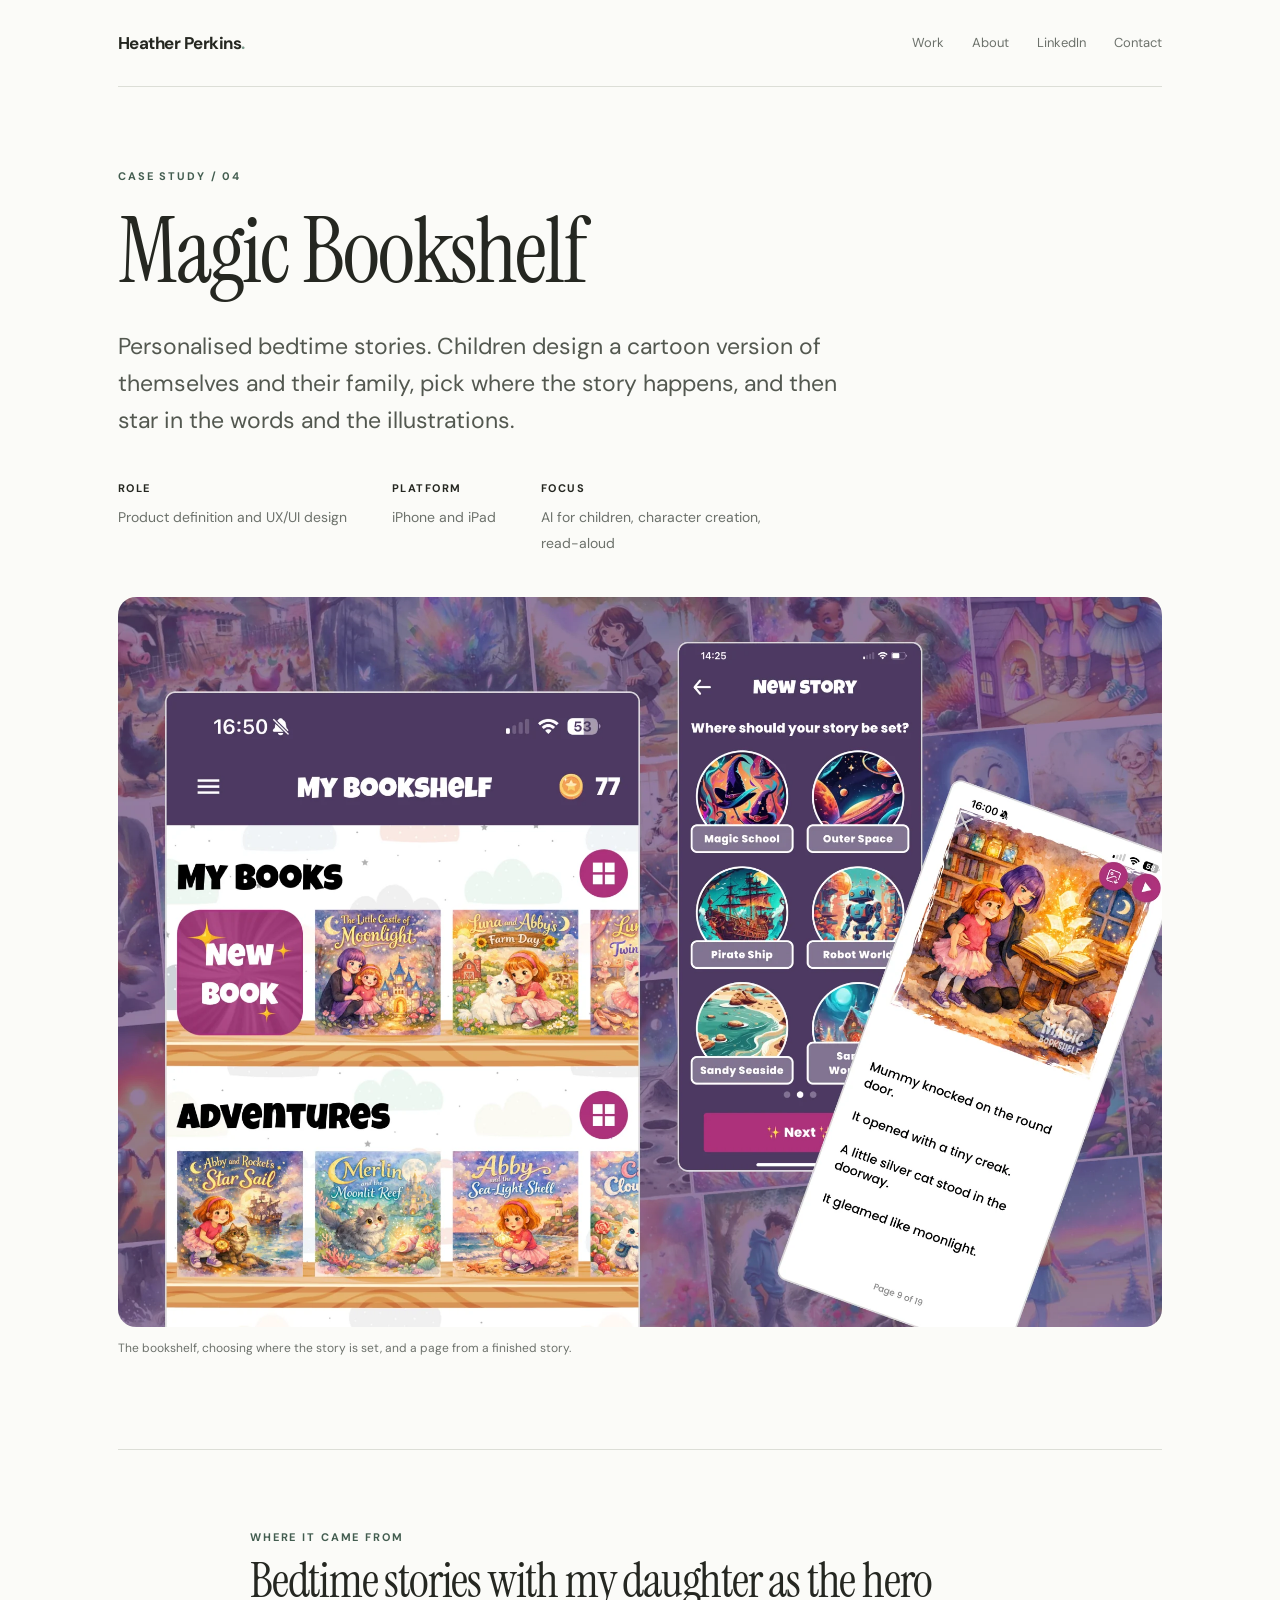
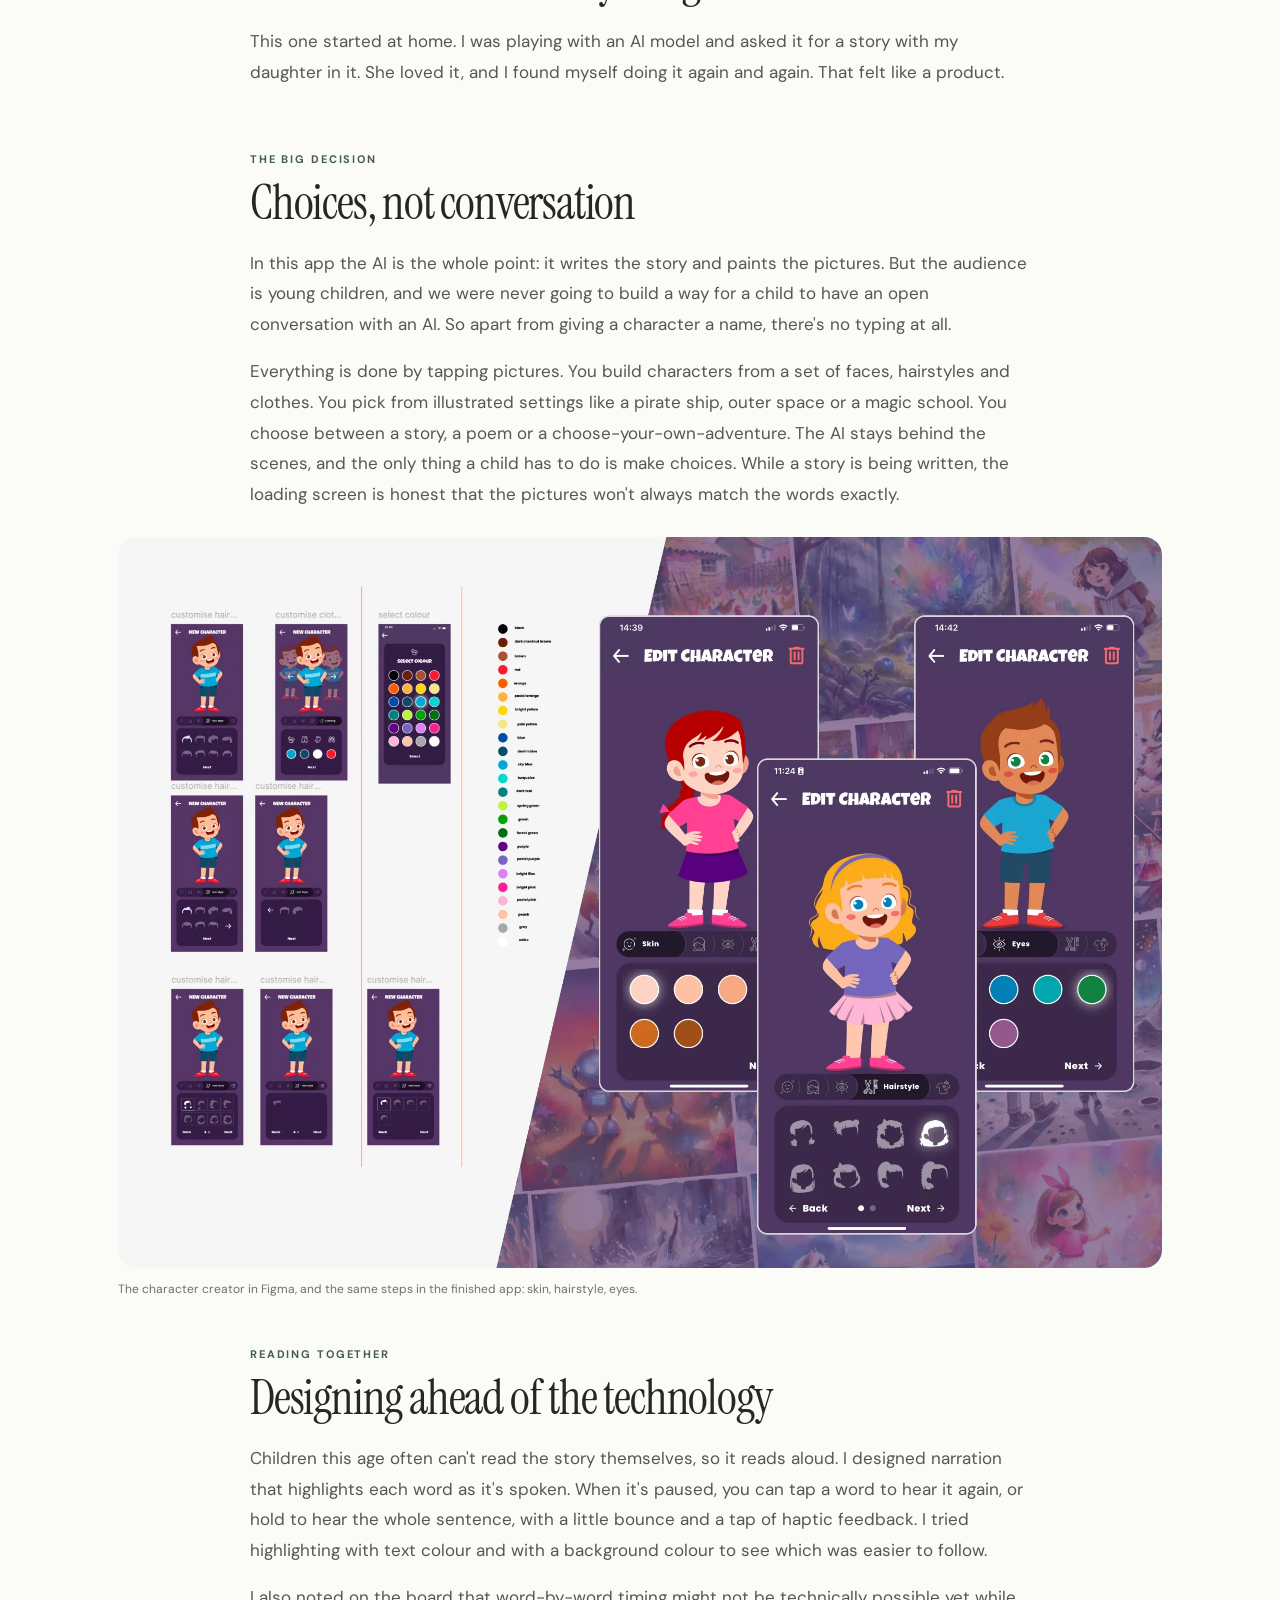
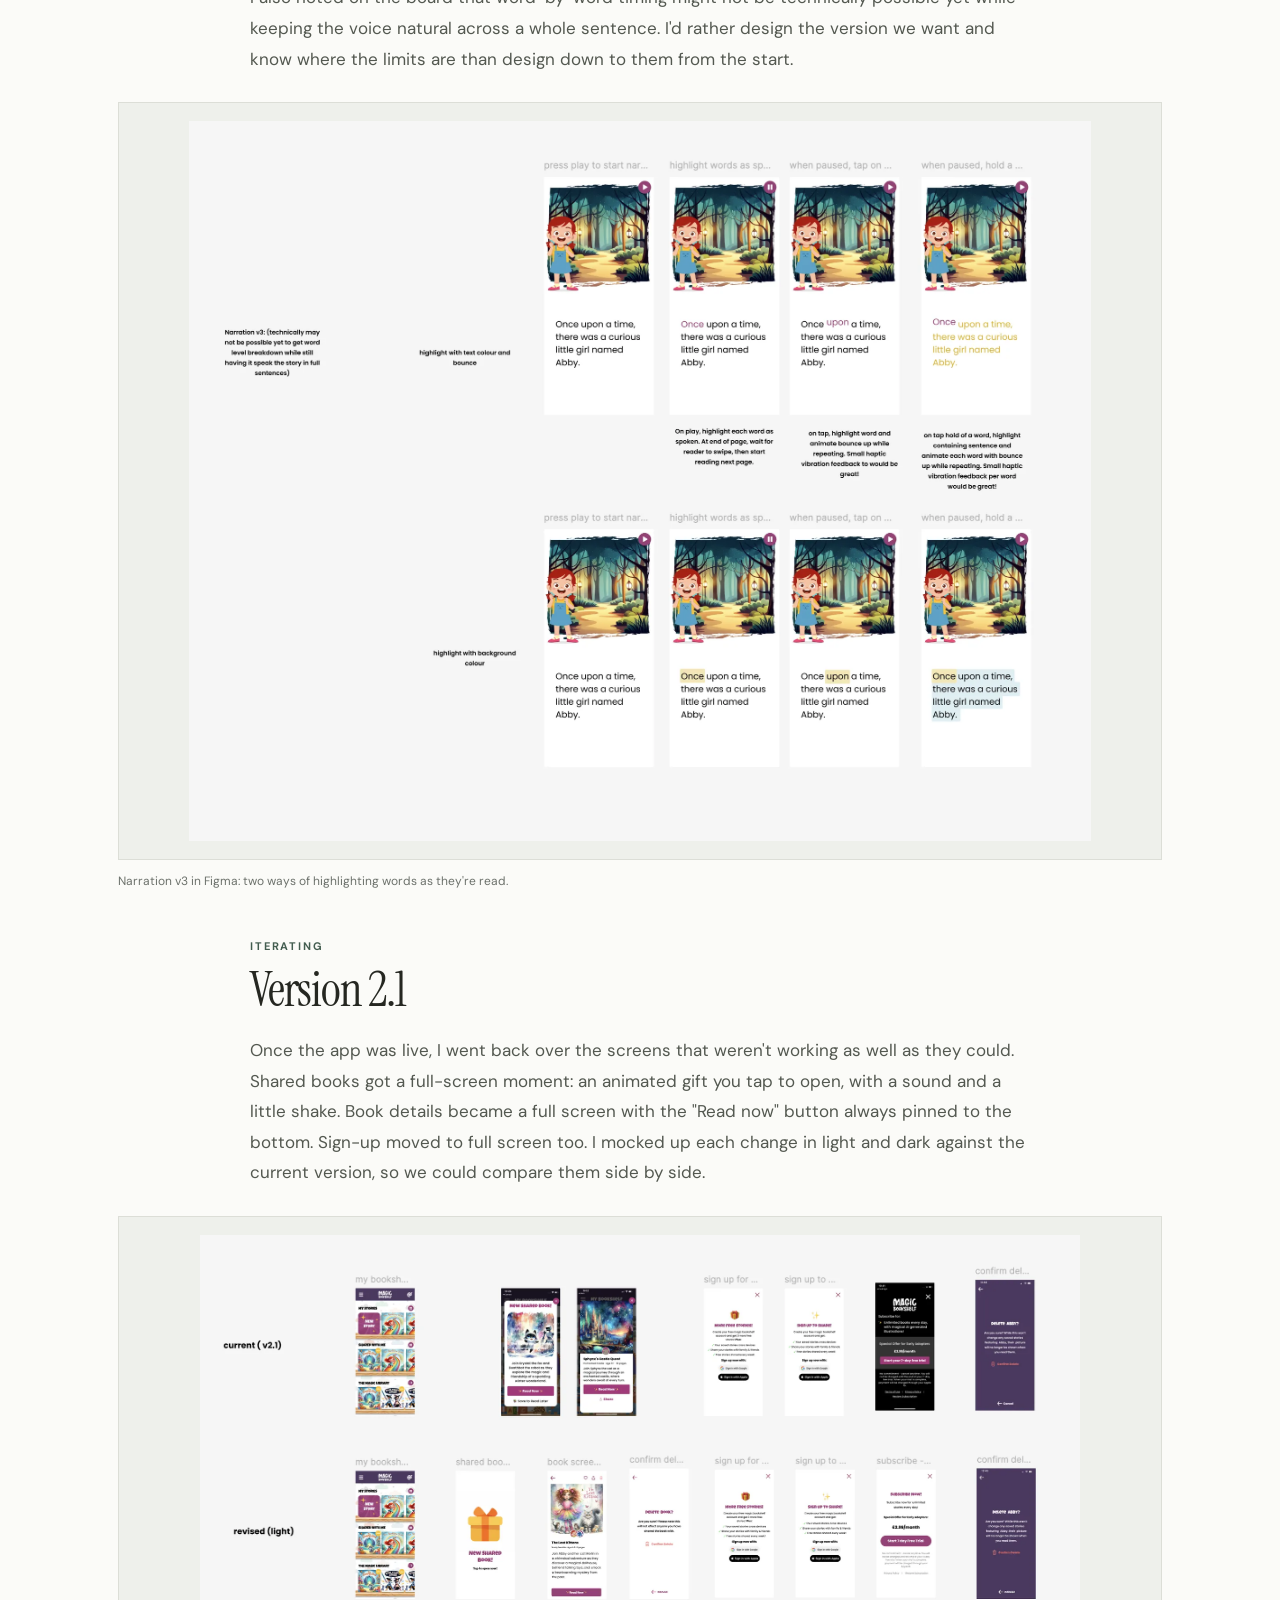
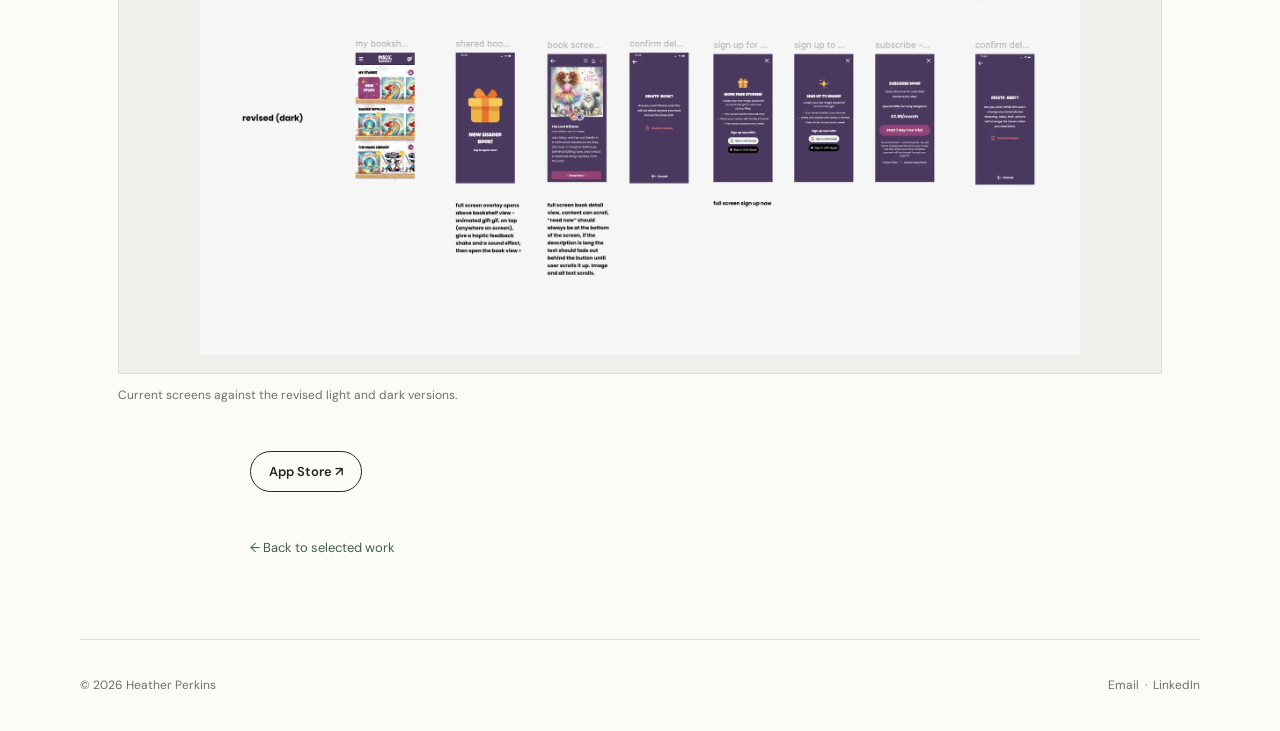
==== commit cc7f3f4a: "Version the stylesheet link so style changes show straight away Co-Authored-By: Claude Opus 5.5 <nor" ====
--- a/magic-bookshelf.html
+++ b/magic-bookshelf.html
@@ -1 +1 @@
-<!doctype html><html lang="en"><head><meta charset="utf-8"><meta name="viewport" content="width=device-width, initial-scale=1"><meta name="description" content="Magic Bookshelf case study by Heather Perkins: designing an AI story app for children with no text input at all."><title>Magic Bookshelf case study | Heather Perkins</title><link rel="stylesheet" href="style.css"></head><body><header class="wrap"><nav class="nav"><a class="brand" href="index.html">Heather Perkins<span style="color:#7b998b">.</span></a><div class="navlinks"><a href="index.html#work">Work</a><a href="index.html#about">About</a><a href="https://www.linkedin.com/in/heatheranneperkins/" target="_blank" rel="noopener">LinkedIn</a><a href="mailto:heather.anne.perkins@gmail.com">Contact</a></div></nav></header><main class="wrap"><section class="case-hero"><div class="eyebrow">Case study / 04</div><h1>Magic Bookshelf</h1><p class="lead">Personalised bedtime stories. Children design a cartoon version of themselves and their family, pick where the story happens, and then star in the words and the illustrations.</p><div class="case-meta"><div><b>Role</b><span>Product definition and UX/UI design</span></div><div><b>Platform</b><span>iPhone and iPad</span></div><div><b>Focus</b><span>AI for children, character creation, read-aloud</span></div></div><figure class="image-wide frame"><img src="assets/mb-hero.webp" alt="Magic Bookshelf screens: the bookshelf, choosing where a story is set, and an illustrated story page"></figure><p class="caption">The bookshelf, choosing where the story is set, and a page from a finished story.</p></section><section class="section"><div class="story"><div class="eyebrow">Where it came from</div><h2>Bedtime stories with my daughter as the hero</h2><p>This one started at home. I was playing with an AI model and asked it for a story with my daughter in it. She loved it, and I found myself doing it again and again. That felt like a product.</p><div class="eyebrow">The big decision</div><h2>Choices, not conversation</h2><p>In this app the AI is the whole point: it writes the story and paints the pictures. But the audience is young children, and we were never going to build a way for a child to have an open conversation with an AI. So apart from giving a character a name, there's no typing at all.</p><p>Everything is done by tapping pictures. You build characters from a set of faces, hairstyles and clothes. You pick from illustrated settings like a pirate ship, outer space or a magic school. You choose between a story, a poem or a choose-your-own-adventure. The AI stays behind the scenes, and the only thing a child has to do is make choices. While a story is being written, the loading screen is honest that the pictures won't always match the words exactly.</p></div><figure class="image-wide frame"><img src="assets/mb-figma-to-app.webp" alt="Figma board of the character customisation flow next to the finished app's skin, hairstyle and eye colour screens"></figure><p class="caption">The character creator in Figma, and the same steps in the finished app: skin, hairstyle, eyes.</p><div class="story"><div class="eyebrow">Reading together</div><h2>Designing ahead of the technology</h2><p>Children this age often can't read the story themselves, so it reads aloud. I designed narration that highlights each word as it's spoken. When it's paused, you can tap a word to hear it again, or hold to hear the whole sentence, with a little bounce and a tap of haptic feedback. I tried highlighting with text colour and with a background colour to see which was easier to follow.</p><p>I also noted on the board that word-by-word timing might not be technically possible yet while keeping the voice natural across a whole sentence. I'd rather design the version we want and know where the limits are than design down to them from the start.</p></div><figure class="image-wide board"><img src="assets/mb-figma-narration.webp" alt="Figma board exploring read-aloud word highlighting with annotations"></figure><p class="caption">Narration v3 in Figma: two ways of highlighting words as they're read.</p><div class="story"><div class="eyebrow">Iterating</div><h2>Version 2.1</h2><p>Once the app was live, I went back over the screens that weren't working as well as they could. Shared books got a full-screen moment: an animated gift you tap to open, with a sound and a little shake. Book details became a full screen with the "Read now" button always pinned to the bottom. Sign-up moved to full screen too. I mocked up each change in light and dark against the current version, so we could compare them side by side.</p></div><figure class="image-wide board"><img src="assets/mb-figma-v21.webp" alt="Figma board comparing the current version 2.1 screens with revised light and dark versions"></figure><p class="caption">Current screens against the revised light and dark versions.</p><div class="story"><div class="applinks"><a href="https://apps.apple.com/app/id6449464005" target="_blank" rel="noopener">App Store ↗</a></div><a class="back" href="index.html#work">← Back to selected work</a></div></section></main><footer class="wrap footer"><span>© 2026 Heather Perkins</span><span><a href="mailto:heather.anne.perkins@gmail.com">Email</a> &nbsp;·&nbsp; <a href="https://www.linkedin.com/in/heatheranneperkins/" target="_blank" rel="noopener">LinkedIn</a></span></footer></body></html>
+<!doctype html><html lang="en"><head><meta charset="utf-8"><meta name="viewport" content="width=device-width, initial-scale=1"><meta name="description" content="Magic Bookshelf case study by Heather Perkins: designing an AI story app for children with no text input at all."><title>Magic Bookshelf case study | Heather Perkins</title><link rel="stylesheet" href="style.css?v=2"></head><body><header class="wrap"><nav class="nav"><a class="brand" href="index.html">Heather Perkins<span style="color:#7b998b">.</span></a><div class="navlinks"><a href="index.html#work">Work</a><a href="index.html#about">About</a><a href="https://www.linkedin.com/in/heatheranneperkins/" target="_blank" rel="noopener">LinkedIn</a><a href="mailto:heather.anne.perkins@gmail.com">Contact</a></div></nav></header><main class="wrap"><section class="case-hero"><div class="eyebrow">Case study / 04</div><h1>Magic Bookshelf</h1><p class="lead">Personalised bedtime stories. Children design a cartoon version of themselves and their family, pick where the story happens, and then star in the words and the illustrations.</p><div class="case-meta"><div><b>Role</b><span>Product definition and UX/UI design</span></div><div><b>Platform</b><span>iPhone and iPad</span></div><div><b>Focus</b><span>AI for children, character creation, read-aloud</span></div></div><figure class="image-wide frame"><img src="assets/mb-hero.webp" alt="Magic Bookshelf screens: the bookshelf, choosing where a story is set, and an illustrated story page"></figure><p class="caption">The bookshelf, choosing where the story is set, and a page from a finished story.</p></section><section class="section"><div class="story"><div class="eyebrow">Where it came from</div><h2>Bedtime stories with my daughter as the hero</h2><p>This one started at home. I was playing with an AI model and asked it for a story with my daughter in it. She loved it, and I found myself doing it again and again. That felt like a product.</p><div class="eyebrow">The big decision</div><h2>Choices, not conversation</h2><p>In this app the AI is the whole point: it writes the story and paints the pictures. But the audience is young children, and we were never going to build a way for a child to have an open conversation with an AI. So apart from giving a character a name, there's no typing at all.</p><p>Everything is done by tapping pictures. You build characters from a set of faces, hairstyles and clothes. You pick from illustrated settings like a pirate ship, outer space or a magic school. You choose between a story, a poem or a choose-your-own-adventure. The AI stays behind the scenes, and the only thing a child has to do is make choices. While a story is being written, the loading screen is honest that the pictures won't always match the words exactly.</p></div><figure class="image-wide frame"><img src="assets/mb-figma-to-app.webp" alt="Figma board of the character customisation flow next to the finished app's skin, hairstyle and eye colour screens"></figure><p class="caption">The character creator in Figma, and the same steps in the finished app: skin, hairstyle, eyes.</p><div class="story"><div class="eyebrow">Reading together</div><h2>Designing ahead of the technology</h2><p>Children this age often can't read the story themselves, so it reads aloud. I designed narration that highlights each word as it's spoken. When it's paused, you can tap a word to hear it again, or hold to hear the whole sentence, with a little bounce and a tap of haptic feedback. I tried highlighting with text colour and with a background colour to see which was easier to follow.</p><p>I also noted on the board that word-by-word timing might not be technically possible yet while keeping the voice natural across a whole sentence. I'd rather design the version we want and know where the limits are than design down to them from the start.</p></div><figure class="image-wide board"><img src="assets/mb-figma-narration.webp" alt="Figma board exploring read-aloud word highlighting with annotations"></figure><p class="caption">Narration v3 in Figma: two ways of highlighting words as they're read.</p><div class="story"><div class="eyebrow">Iterating</div><h2>Version 2.1</h2><p>Once the app was live, I went back over the screens that weren't working as well as they could. Shared books got a full-screen moment: an animated gift you tap to open, with a sound and a little shake. Book details became a full screen with the "Read now" button always pinned to the bottom. Sign-up moved to full screen too. I mocked up each change in light and dark against the current version, so we could compare them side by side.</p></div><figure class="image-wide board"><img src="assets/mb-figma-v21.webp" alt="Figma board comparing the current version 2.1 screens with revised light and dark versions"></figure><p class="caption">Current screens against the revised light and dark versions.</p><div class="story"><div class="applinks"><a href="https://apps.apple.com/app/id6449464005" target="_blank" rel="noopener">App Store ↗</a></div><a class="back" href="index.html#work">← Back to selected work</a></div></section></main><footer class="wrap footer"><span>© 2026 Heather Perkins</span><span><a href="mailto:heather.anne.perkins@gmail.com">Email</a> &nbsp;·&nbsp; <a href="https://www.linkedin.com/in/heatheranneperkins/" target="_blank" rel="noopener">LinkedIn</a></span></footer></body></html>
--- a/style.css
+++ b/style.css
@@ -1,3 +1,4 @@
 @import url('https://fonts.googleapis.com/css2?family=DM+Sans:wght@400;500;600;700&family=Instrument+Serif:ital@0;1&display=swap');
 :root{--ink:#252721;--muted:#6c716b;--line:#dcded7;--paper:#fbfbf8;--soft:#f0f2ed;--accent:#435d50}*{box-sizing:border-box}html{scroll-behavior:smooth}body{margin:0;background:var(--paper);color:var(--ink);font:16px/1.65 'DM Sans',Arial,sans-serif}a{color:inherit;text-decoration:none}a:hover{color:var(--accent)}.wrap{max-width:1120px;margin:auto;padding:0 38px}.nav{display:flex;justify-content:space-between;align-items:center;padding:29px 0;border-bottom:1px solid var(--line)}.brand{font-size:17px;font-weight:700;letter-spacing:-.03em}.navlinks{display:flex;gap:28px;font-size:13px}.navlinks a{color:var(--muted)}.eyebrow{text-transform:uppercase;font-size:11px;font-weight:700;letter-spacing:.17em;color:var(--accent)}h1,h2,h3,p{margin-top:0}h1,h2{font-family:'Instrument Serif',Georgia,serif;font-weight:400;line-height:1.04;letter-spacing:-.025em}h1{font-size:clamp(58px,8vw,112px);max-width:980px;margin:20px 0 30px}h2{font-size:clamp(40px,5vw,70px);margin:12px 0 20px}h3{font-size:23px;letter-spacing:-.03em;line-height:1.3}p{color:#535850}.lead{font-size:clamp(19px,2vw,23px);line-height:1.6;max-width:740px}.hero{padding:110px 0 100px}.section{padding:78px 0;border-top:1px solid var(--line)}.section-heading{display:flex;align-items:end;justify-content:space-between;gap:20px;margin-bottom:34px}.section-heading h2{margin-bottom:0}.projects{display:grid;grid-template-columns:1fr 1fr;gap:28px}.project{display:block}.project-image{background:#edf0ea;border:1px solid var(--line);padding:25px;aspect-ratio:1.38;display:flex;align-items:center;overflow:hidden}.project-image img{width:100%;height:100%;object-fit:contain;object-position:top center;box-shadow:0 8px 25px #26312612}.project h3{margin:19px 0 5px}.project p{font-size:14px}.project .meta{font-size:11px;letter-spacing:.09em;text-transform:uppercase;color:var(--muted)}.arrow{font-size:18px}.cols{display:grid;grid-template-columns:1fr 1fr;gap:80px}.small{font-size:13px;color:var(--muted)}.pill{display:inline-block;border:1px solid var(--line);border-radius:30px;padding:7px 13px;font-size:12px;margin:0 6px 8px 0}.footer{padding:36px 0;display:flex;justify-content:space-between;gap:15px;border-top:1px solid var(--line);font-size:12px;color:var(--muted)}.case-hero{padding:80px 0 45px}.case-hero h1{font-size:clamp(60px,7vw,95px);max-width:920px}.case-meta{display:flex;gap:45px;flex-wrap:wrap;margin:40px 0}.case-meta div{max-width:230px}.case-meta b{display:block;font-size:11px;letter-spacing:.13em;text-transform:uppercase;margin-bottom:7px}.case-meta span{color:var(--muted);font-size:14px}.image-wide{background:#eef0eb;padding:35px;border:1px solid var(--line);margin:28px 0 12px}.image-wide img{display:block;max-width:100%;max-height:720px;margin:auto;object-fit:contain;box-shadow:0 8px 30px #2222}.image-wide img.tall{max-height:620px}.caption{font-size:12px;color:var(--muted);margin-bottom:45px}.story{max-width:780px;margin:0 auto}.story p{font-size:17px;line-height:1.8}.story h2{font-size:48px;margin-top:62px}.image-pair{display:grid;grid-template-columns:1fr 1fr;gap:22px}.image-pair .image-wide{margin-bottom:10px}.callout{background:var(--soft);padding:32px 38px;margin:55px 0}.callout p:last-child{margin-bottom:0}.back{display:inline-block;margin-top:45px;font-size:13px;color:var(--accent)}@media(max-width:700px){.wrap{padding:0 22px}.hero{padding:75px 0}.section{padding:55px 0}.projects,.cols,.image-pair{grid-template-columns:1fr;gap:32px}.navlinks{gap:14px}.navlinks a{font-size:12px}.project-image{padding:15px}.case-hero{padding-top:65px}.case-meta{gap:20px}.image-wide{padding:13px}.footer{display:block}.story h2{font-size:40px}}.image-wide.composite{padding:0;background:#0b1518;border:0;border-radius:18px;overflow:hidden}.image-wide.composite img{max-height:none;width:100%;box-shadow:none}.image-wide.board{padding:18px}.image-wide.board img{box-shadow:none}.applinks{display:flex;gap:12px;flex-wrap:wrap;margin:26px 0 0}.applinks a{display:inline-block;border:1px solid var(--ink);border-radius:30px;padding:9px 18px;font-size:13px;font-weight:600}.applinks a:hover{background:var(--ink);color:var(--paper)}.project-image.dark{background:#0b1518;padding:0;border:0}.project-image.dark img{object-fit:cover;object-position:center;box-shadow:none}.projects.four{grid-template-columns:1fr 1fr}
 .image-wide.frame{padding:0;border:0;background:none;aspect-ratio:10/7;border-radius:18px;overflow:hidden}.image-wide.frame img{width:100%;height:100%;max-height:none;object-fit:contain;box-shadow:none}.project-image.frame{padding:0;border:0;background:none;aspect-ratio:10/7;border-radius:12px}.project-image.frame img{object-fit:contain;box-shadow:none}
+.story .eyebrow{margin-top:62px;margin-bottom:0}.story>.eyebrow:first-child,.callout .eyebrow{margin-top:0}.story .eyebrow+h2{margin-top:10px}.callout .eyebrow{margin-bottom:10px}
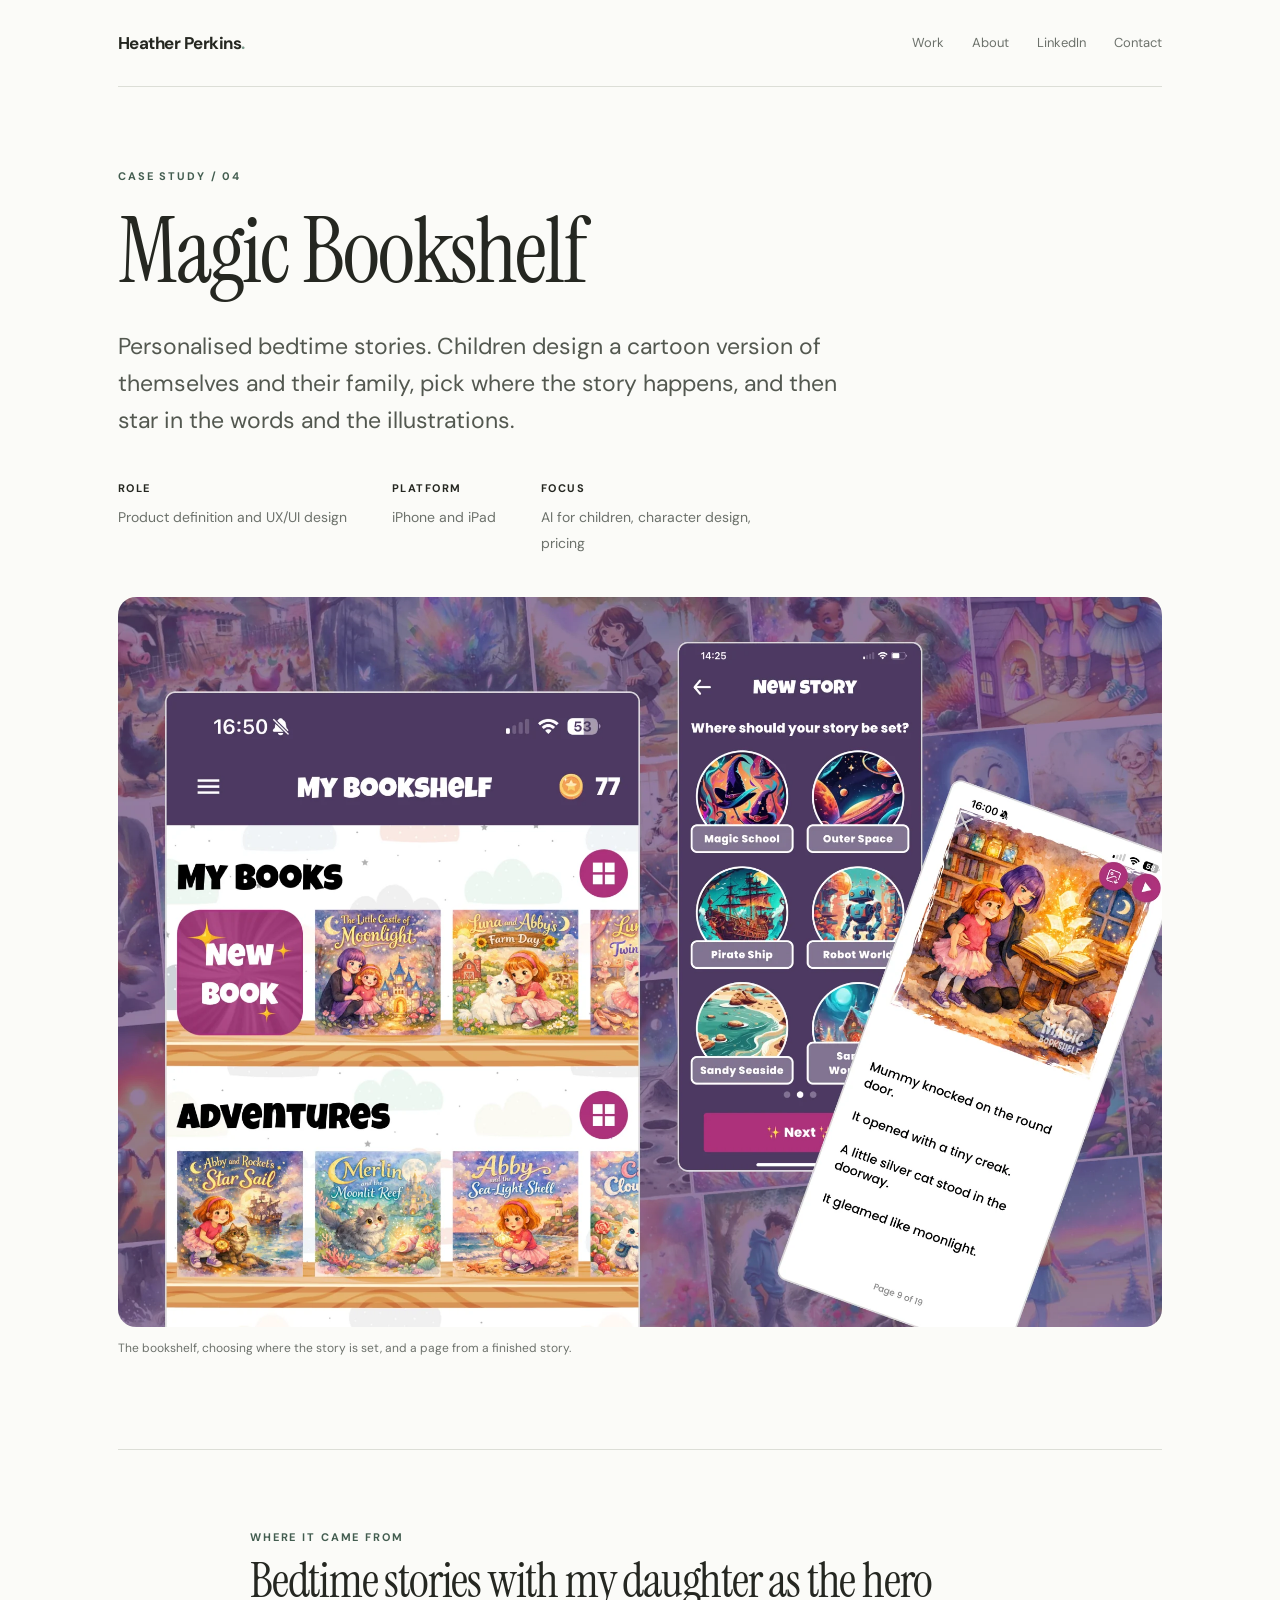
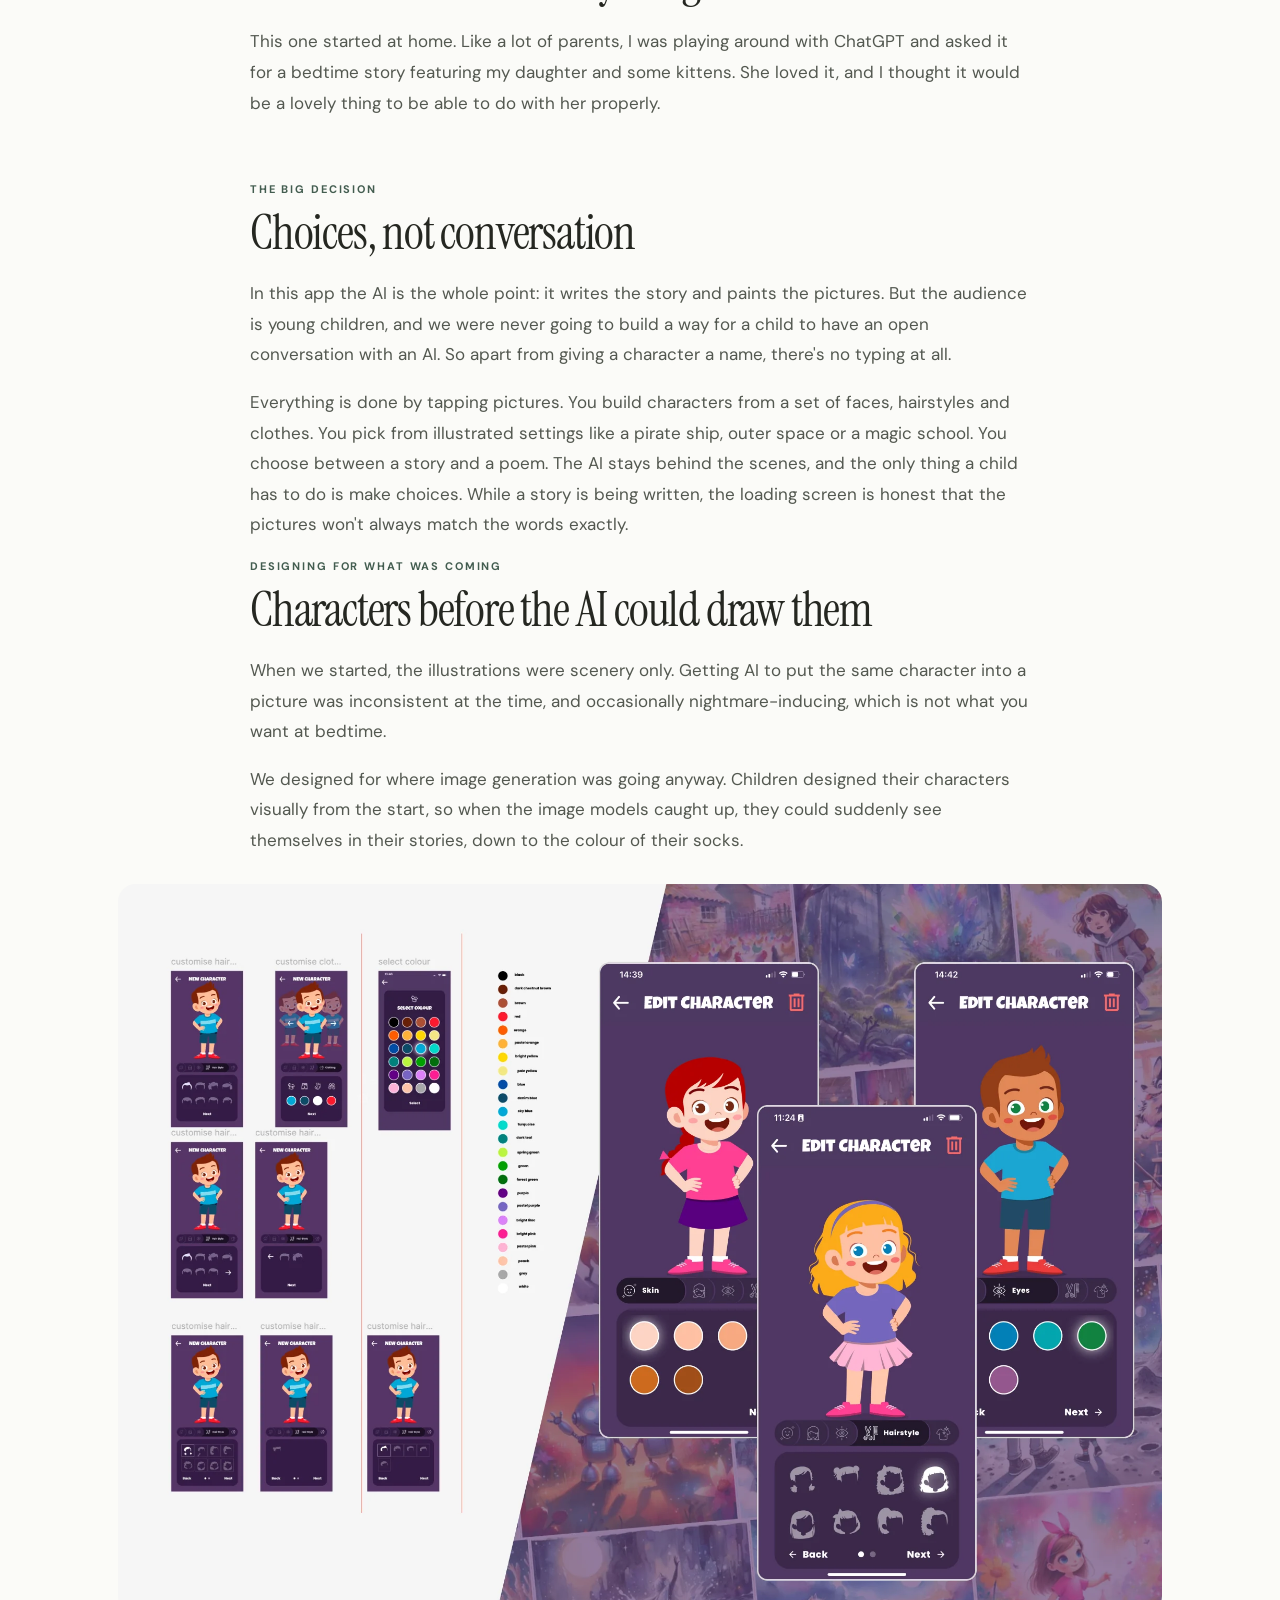
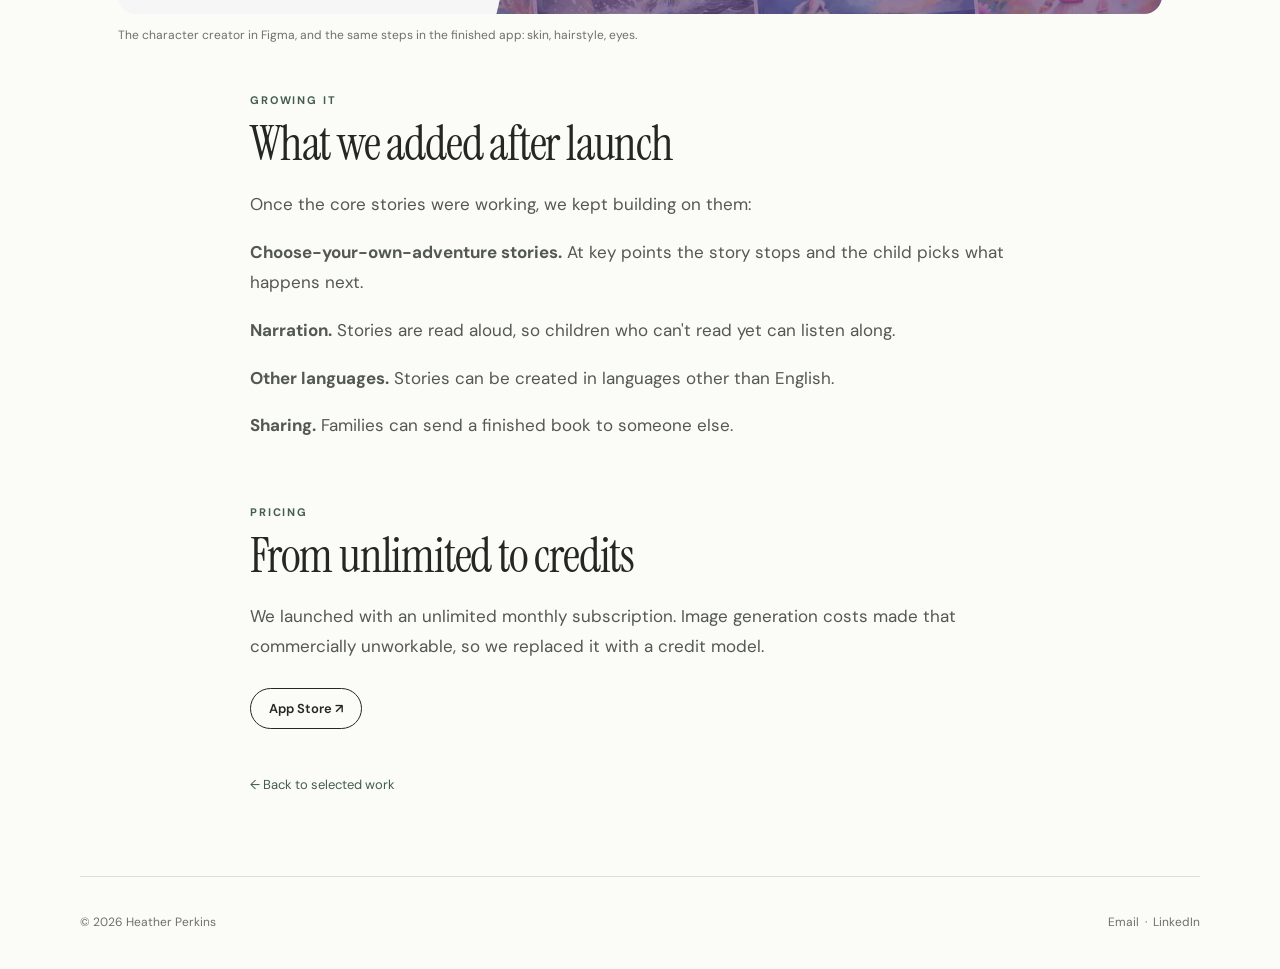
==== commit 5fa3ac8b: "Plainer copy across the site; expand Magic Bookshelf with growth and pricing story Co-Authored-By: C" ====
--- a/magic-bookshelf.html
+++ b/magic-bookshelf.html
@@ -1 +1 @@
-<!doctype html><html lang="en"><head><meta charset="utf-8"><meta name="viewport" content="width=device-width, initial-scale=1"><meta name="description" content="Magic Bookshelf case study by Heather Perkins: designing an AI story app for children with no text input at all."><title>Magic Bookshelf case study | Heather Perkins</title><link rel="stylesheet" href="style.css?v=2"></head><body><header class="wrap"><nav class="nav"><a class="brand" href="index.html">Heather Perkins<span style="color:#7b998b">.</span></a><div class="navlinks"><a href="index.html#work">Work</a><a href="index.html#about">About</a><a href="https://www.linkedin.com/in/heatheranneperkins/" target="_blank" rel="noopener">LinkedIn</a><a href="mailto:heather.anne.perkins@gmail.com">Contact</a></div></nav></header><main class="wrap"><section class="case-hero"><div class="eyebrow">Case study / 04</div><h1>Magic Bookshelf</h1><p class="lead">Personalised bedtime stories. Children design a cartoon version of themselves and their family, pick where the story happens, and then star in the words and the illustrations.</p><div class="case-meta"><div><b>Role</b><span>Product definition and UX/UI design</span></div><div><b>Platform</b><span>iPhone and iPad</span></div><div><b>Focus</b><span>AI for children, character creation, read-aloud</span></div></div><figure class="image-wide frame"><img src="assets/mb-hero.webp" alt="Magic Bookshelf screens: the bookshelf, choosing where a story is set, and an illustrated story page"></figure><p class="caption">The bookshelf, choosing where the story is set, and a page from a finished story.</p></section><section class="section"><div class="story"><div class="eyebrow">Where it came from</div><h2>Bedtime stories with my daughter as the hero</h2><p>This one started at home. I was playing with an AI model and asked it for a story with my daughter in it. She loved it, and I found myself doing it again and again. That felt like a product.</p><div class="eyebrow">The big decision</div><h2>Choices, not conversation</h2><p>In this app the AI is the whole point: it writes the story and paints the pictures. But the audience is young children, and we were never going to build a way for a child to have an open conversation with an AI. So apart from giving a character a name, there's no typing at all.</p><p>Everything is done by tapping pictures. You build characters from a set of faces, hairstyles and clothes. You pick from illustrated settings like a pirate ship, outer space or a magic school. You choose between a story, a poem or a choose-your-own-adventure. The AI stays behind the scenes, and the only thing a child has to do is make choices. While a story is being written, the loading screen is honest that the pictures won't always match the words exactly.</p></div><figure class="image-wide frame"><img src="assets/mb-figma-to-app.webp" alt="Figma board of the character customisation flow next to the finished app's skin, hairstyle and eye colour screens"></figure><p class="caption">The character creator in Figma, and the same steps in the finished app: skin, hairstyle, eyes.</p><div class="story"><div class="eyebrow">Reading together</div><h2>Designing ahead of the technology</h2><p>Children this age often can't read the story themselves, so it reads aloud. I designed narration that highlights each word as it's spoken. When it's paused, you can tap a word to hear it again, or hold to hear the whole sentence, with a little bounce and a tap of haptic feedback. I tried highlighting with text colour and with a background colour to see which was easier to follow.</p><p>I also noted on the board that word-by-word timing might not be technically possible yet while keeping the voice natural across a whole sentence. I'd rather design the version we want and know where the limits are than design down to them from the start.</p></div><figure class="image-wide board"><img src="assets/mb-figma-narration.webp" alt="Figma board exploring read-aloud word highlighting with annotations"></figure><p class="caption">Narration v3 in Figma: two ways of highlighting words as they're read.</p><div class="story"><div class="eyebrow">Iterating</div><h2>Version 2.1</h2><p>Once the app was live, I went back over the screens that weren't working as well as they could. Shared books got a full-screen moment: an animated gift you tap to open, with a sound and a little shake. Book details became a full screen with the "Read now" button always pinned to the bottom. Sign-up moved to full screen too. I mocked up each change in light and dark against the current version, so we could compare them side by side.</p></div><figure class="image-wide board"><img src="assets/mb-figma-v21.webp" alt="Figma board comparing the current version 2.1 screens with revised light and dark versions"></figure><p class="caption">Current screens against the revised light and dark versions.</p><div class="story"><div class="applinks"><a href="https://apps.apple.com/app/id6449464005" target="_blank" rel="noopener">App Store ↗</a></div><a class="back" href="index.html#work">← Back to selected work</a></div></section></main><footer class="wrap footer"><span>© 2026 Heather Perkins</span><span><a href="mailto:heather.anne.perkins@gmail.com">Email</a> &nbsp;·&nbsp; <a href="https://www.linkedin.com/in/heatheranneperkins/" target="_blank" rel="noopener">LinkedIn</a></span></footer></body></html>
+<!doctype html><html lang="en"><head><meta charset="utf-8"><meta name="viewport" content="width=device-width, initial-scale=1"><meta name="description" content="Magic Bookshelf case study by Heather Perkins: designing an AI story app for children with no text input at all."><title>Magic Bookshelf case study | Heather Perkins</title><link rel="stylesheet" href="style.css?v=2"></head><body><header class="wrap"><nav class="nav"><a class="brand" href="index.html">Heather Perkins<span style="color:#7b998b">.</span></a><div class="navlinks"><a href="index.html#work">Work</a><a href="index.html#about">About</a><a href="https://www.linkedin.com/in/heatheranneperkins/" target="_blank" rel="noopener">LinkedIn</a><a href="mailto:heather.anne.perkins@gmail.com">Contact</a></div></nav></header><main class="wrap"><section class="case-hero"><div class="eyebrow">Case study / 04</div><h1>Magic Bookshelf</h1><p class="lead">Personalised bedtime stories. Children design a cartoon version of themselves and their family, pick where the story happens, and then star in the words and the illustrations.</p><div class="case-meta"><div><b>Role</b><span>Product definition and UX/UI design</span></div><div><b>Platform</b><span>iPhone and iPad</span></div><div><b>Focus</b><span>AI for children, character design, pricing</span></div></div><figure class="image-wide frame"><img src="assets/mb-hero.webp" alt="Magic Bookshelf screens: the bookshelf, choosing where a story is set, and an illustrated story page"></figure><p class="caption">The bookshelf, choosing where the story is set, and a page from a finished story.</p></section><section class="section"><div class="story"><div class="eyebrow">Where it came from</div><h2>Bedtime stories with my daughter as the hero</h2><p>This one started at home. Like a lot of parents, I was playing around with ChatGPT and asked it for a bedtime story featuring my daughter and some kittens. She loved it, and I thought it would be a lovely thing to be able to do with her properly.</p><div class="eyebrow">The big decision</div><h2>Choices, not conversation</h2><p>In this app the AI is the whole point: it writes the story and paints the pictures. But the audience is young children, and we were never going to build a way for a child to have an open conversation with an AI. So apart from giving a character a name, there's no typing at all.</p><p>Everything is done by tapping pictures. You build characters from a set of faces, hairstyles and clothes. You pick from illustrated settings like a pirate ship, outer space or a magic school. You choose between a story and a poem. The AI stays behind the scenes, and the only thing a child has to do is make choices. While a story is being written, the loading screen is honest that the pictures won't always match the words exactly.</p></div><div class="story"><div class="eyebrow">Designing for what was coming</div><h2>Characters before the AI could draw them</h2><p>When we started, the illustrations were scenery only. Getting AI to put the same character into a picture was inconsistent at the time, and occasionally nightmare-inducing, which is not what you want at bedtime.</p><p>We designed for where image generation was going anyway. Children designed their characters visually from the start, so when the image models caught up, they could suddenly see themselves in their stories, down to the colour of their socks.</p></div><figure class="image-wide frame"><img src="assets/mb-figma-to-app.webp" alt="Figma board of the character customisation flow next to the finished app's skin, hairstyle and eye colour screens"></figure><p class="caption">The character creator in Figma, and the same steps in the finished app: skin, hairstyle, eyes.</p><div class="story"><div class="eyebrow">Growing it</div><h2>What we added after launch</h2><p>Once the core stories were working, we kept building on them:</p><p><strong>Choose-your-own-adventure stories.</strong> At key points the story stops and the child picks what happens next.</p><p><strong>Narration.</strong> Stories are read aloud, so children who can't read yet can listen along.</p><p><strong>Other languages.</strong> Stories can be created in languages other than English.</p><p><strong>Sharing.</strong> Families can send a finished book to someone else.</p><div class="eyebrow">Pricing</div><h2>From unlimited to credits</h2><p>We launched with an unlimited monthly subscription. Image generation costs made that commercially unworkable, so we replaced it with a credit model.</p></div><div class="story"><div class="applinks"><a href="https://apps.apple.com/app/id6449464005" target="_blank" rel="noopener">App Store ↗</a></div><a class="back" href="index.html#work">← Back to selected work</a></div></section></main><footer class="wrap footer"><span>© 2026 Heather Perkins</span><span><a href="mailto:heather.anne.perkins@gmail.com">Email</a> &nbsp;·&nbsp; <a href="https://www.linkedin.com/in/heatheranneperkins/" target="_blank" rel="noopener">LinkedIn</a></span></footer></body></html>
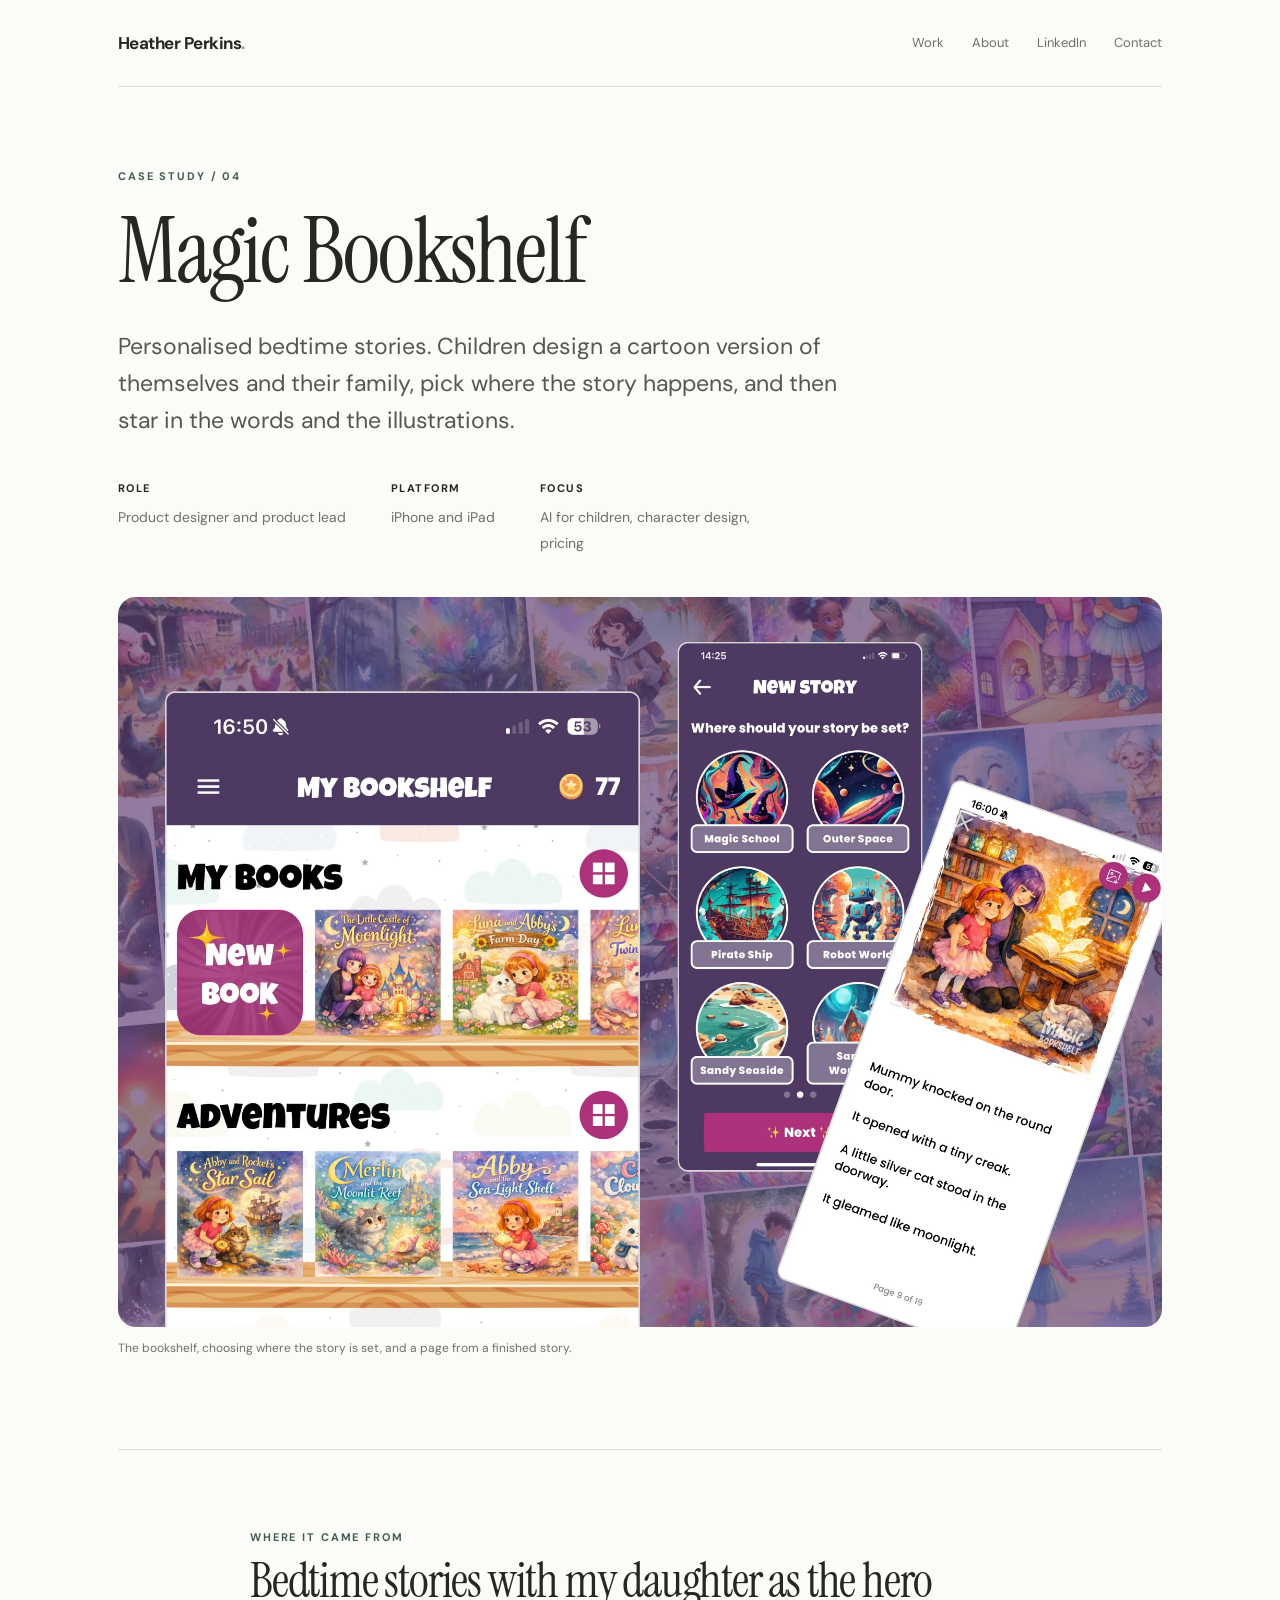
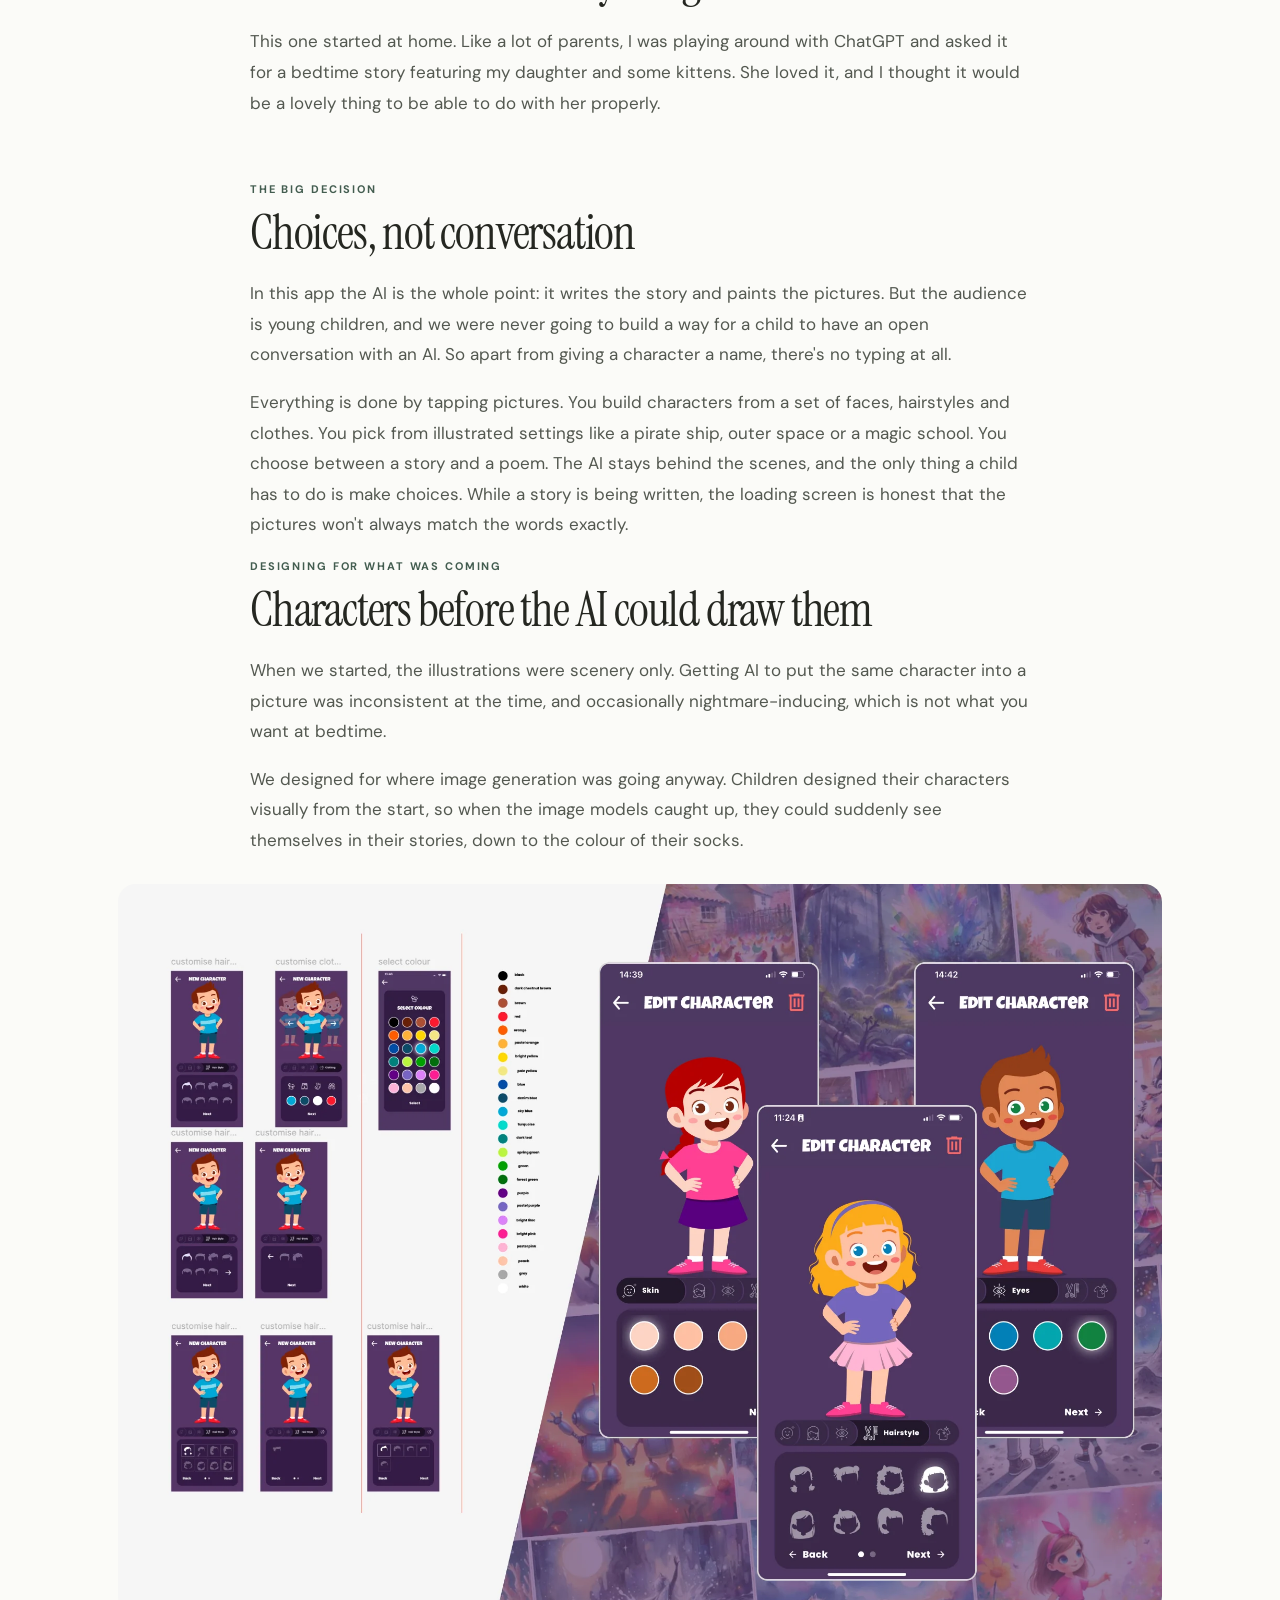
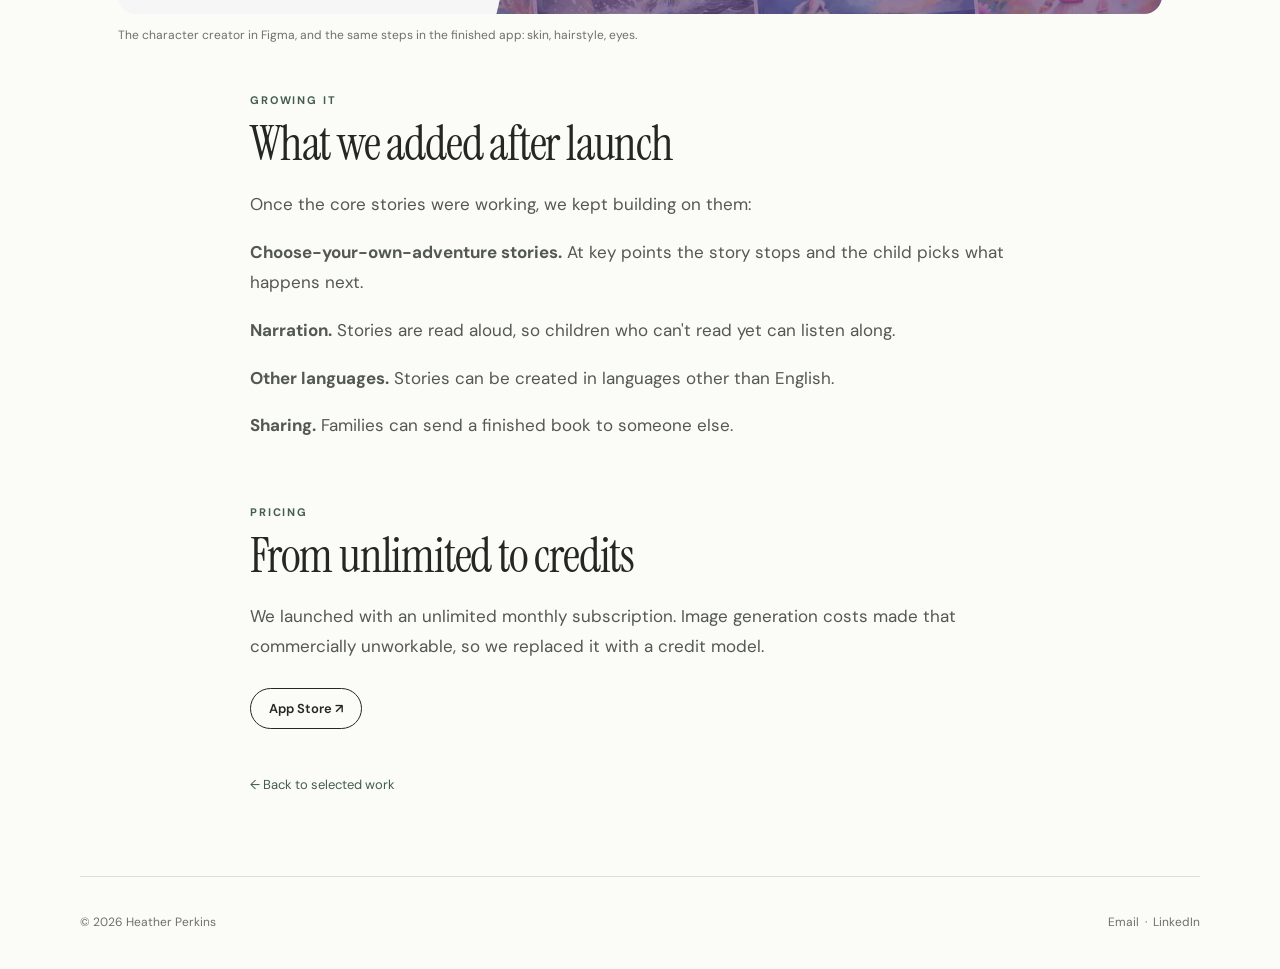
==== commit deafb3c6: "Match Magic Bookshelf role line to nxt Co-Authored-By: Claude Opus 5.5 <noreply@anthropic.com> Claud" ====
--- a/magic-bookshelf.html
+++ b/magic-bookshelf.html
@@ -1 +1 @@
-<!doctype html><html lang="en"><head><meta charset="utf-8"><meta name="viewport" content="width=device-width, initial-scale=1"><meta name="description" content="Magic Bookshelf case study by Heather Perkins: designing an AI story app for children with no text input at all."><title>Magic Bookshelf case study | Heather Perkins</title><link rel="stylesheet" href="style.css?v=2"></head><body><header class="wrap"><nav class="nav"><a class="brand" href="index.html">Heather Perkins<span style="color:#7b998b">.</span></a><div class="navlinks"><a href="index.html#work">Work</a><a href="index.html#about">About</a><a href="https://www.linkedin.com/in/heatheranneperkins/" target="_blank" rel="noopener">LinkedIn</a><a href="mailto:heather.anne.perkins@gmail.com">Contact</a></div></nav></header><main class="wrap"><section class="case-hero"><div class="eyebrow">Case study / 04</div><h1>Magic Bookshelf</h1><p class="lead">Personalised bedtime stories. Children design a cartoon version of themselves and their family, pick where the story happens, and then star in the words and the illustrations.</p><div class="case-meta"><div><b>Role</b><span>Product definition and UX/UI design</span></div><div><b>Platform</b><span>iPhone and iPad</span></div><div><b>Focus</b><span>AI for children, character design, pricing</span></div></div><figure class="image-wide frame"><img src="assets/mb-hero.webp" alt="Magic Bookshelf screens: the bookshelf, choosing where a story is set, and an illustrated story page"></figure><p class="caption">The bookshelf, choosing where the story is set, and a page from a finished story.</p></section><section class="section"><div class="story"><div class="eyebrow">Where it came from</div><h2>Bedtime stories with my daughter as the hero</h2><p>This one started at home. Like a lot of parents, I was playing around with ChatGPT and asked it for a bedtime story featuring my daughter and some kittens. She loved it, and I thought it would be a lovely thing to be able to do with her properly.</p><div class="eyebrow">The big decision</div><h2>Choices, not conversation</h2><p>In this app the AI is the whole point: it writes the story and paints the pictures. But the audience is young children, and we were never going to build a way for a child to have an open conversation with an AI. So apart from giving a character a name, there's no typing at all.</p><p>Everything is done by tapping pictures. You build characters from a set of faces, hairstyles and clothes. You pick from illustrated settings like a pirate ship, outer space or a magic school. You choose between a story and a poem. The AI stays behind the scenes, and the only thing a child has to do is make choices. While a story is being written, the loading screen is honest that the pictures won't always match the words exactly.</p></div><div class="story"><div class="eyebrow">Designing for what was coming</div><h2>Characters before the AI could draw them</h2><p>When we started, the illustrations were scenery only. Getting AI to put the same character into a picture was inconsistent at the time, and occasionally nightmare-inducing, which is not what you want at bedtime.</p><p>We designed for where image generation was going anyway. Children designed their characters visually from the start, so when the image models caught up, they could suddenly see themselves in their stories, down to the colour of their socks.</p></div><figure class="image-wide frame"><img src="assets/mb-figma-to-app.webp" alt="Figma board of the character customisation flow next to the finished app's skin, hairstyle and eye colour screens"></figure><p class="caption">The character creator in Figma, and the same steps in the finished app: skin, hairstyle, eyes.</p><div class="story"><div class="eyebrow">Growing it</div><h2>What we added after launch</h2><p>Once the core stories were working, we kept building on them:</p><p><strong>Choose-your-own-adventure stories.</strong> At key points the story stops and the child picks what happens next.</p><p><strong>Narration.</strong> Stories are read aloud, so children who can't read yet can listen along.</p><p><strong>Other languages.</strong> Stories can be created in languages other than English.</p><p><strong>Sharing.</strong> Families can send a finished book to someone else.</p><div class="eyebrow">Pricing</div><h2>From unlimited to credits</h2><p>We launched with an unlimited monthly subscription. Image generation costs made that commercially unworkable, so we replaced it with a credit model.</p></div><div class="story"><div class="applinks"><a href="https://apps.apple.com/app/id6449464005" target="_blank" rel="noopener">App Store ↗</a></div><a class="back" href="index.html#work">← Back to selected work</a></div></section></main><footer class="wrap footer"><span>© 2026 Heather Perkins</span><span><a href="mailto:heather.anne.perkins@gmail.com">Email</a> &nbsp;·&nbsp; <a href="https://www.linkedin.com/in/heatheranneperkins/" target="_blank" rel="noopener">LinkedIn</a></span></footer></body></html>
+<!doctype html><html lang="en"><head><meta charset="utf-8"><meta name="viewport" content="width=device-width, initial-scale=1"><meta name="description" content="Magic Bookshelf case study by Heather Perkins: designing an AI story app for children with no text input at all."><title>Magic Bookshelf case study | Heather Perkins</title><link rel="stylesheet" href="style.css?v=2"></head><body><header class="wrap"><nav class="nav"><a class="brand" href="index.html">Heather Perkins<span style="color:#7b998b">.</span></a><div class="navlinks"><a href="index.html#work">Work</a><a href="index.html#about">About</a><a href="https://www.linkedin.com/in/heatheranneperkins/" target="_blank" rel="noopener">LinkedIn</a><a href="mailto:heather.anne.perkins@gmail.com">Contact</a></div></nav></header><main class="wrap"><section class="case-hero"><div class="eyebrow">Case study / 04</div><h1>Magic Bookshelf</h1><p class="lead">Personalised bedtime stories. Children design a cartoon version of themselves and their family, pick where the story happens, and then star in the words and the illustrations.</p><div class="case-meta"><div><b>Role</b><span>Product designer and product lead</span></div><div><b>Platform</b><span>iPhone and iPad</span></div><div><b>Focus</b><span>AI for children, character design, pricing</span></div></div><figure class="image-wide frame"><img src="assets/mb-hero.webp" alt="Magic Bookshelf screens: the bookshelf, choosing where a story is set, and an illustrated story page"></figure><p class="caption">The bookshelf, choosing where the story is set, and a page from a finished story.</p></section><section class="section"><div class="story"><div class="eyebrow">Where it came from</div><h2>Bedtime stories with my daughter as the hero</h2><p>This one started at home. Like a lot of parents, I was playing around with ChatGPT and asked it for a bedtime story featuring my daughter and some kittens. She loved it, and I thought it would be a lovely thing to be able to do with her properly.</p><div class="eyebrow">The big decision</div><h2>Choices, not conversation</h2><p>In this app the AI is the whole point: it writes the story and paints the pictures. But the audience is young children, and we were never going to build a way for a child to have an open conversation with an AI. So apart from giving a character a name, there's no typing at all.</p><p>Everything is done by tapping pictures. You build characters from a set of faces, hairstyles and clothes. You pick from illustrated settings like a pirate ship, outer space or a magic school. You choose between a story and a poem. The AI stays behind the scenes, and the only thing a child has to do is make choices. While a story is being written, the loading screen is honest that the pictures won't always match the words exactly.</p></div><div class="story"><div class="eyebrow">Designing for what was coming</div><h2>Characters before the AI could draw them</h2><p>When we started, the illustrations were scenery only. Getting AI to put the same character into a picture was inconsistent at the time, and occasionally nightmare-inducing, which is not what you want at bedtime.</p><p>We designed for where image generation was going anyway. Children designed their characters visually from the start, so when the image models caught up, they could suddenly see themselves in their stories, down to the colour of their socks.</p></div><figure class="image-wide frame"><img src="assets/mb-figma-to-app.webp" alt="Figma board of the character customisation flow next to the finished app's skin, hairstyle and eye colour screens"></figure><p class="caption">The character creator in Figma, and the same steps in the finished app: skin, hairstyle, eyes.</p><div class="story"><div class="eyebrow">Growing it</div><h2>What we added after launch</h2><p>Once the core stories were working, we kept building on them:</p><p><strong>Choose-your-own-adventure stories.</strong> At key points the story stops and the child picks what happens next.</p><p><strong>Narration.</strong> Stories are read aloud, so children who can't read yet can listen along.</p><p><strong>Other languages.</strong> Stories can be created in languages other than English.</p><p><strong>Sharing.</strong> Families can send a finished book to someone else.</p><div class="eyebrow">Pricing</div><h2>From unlimited to credits</h2><p>We launched with an unlimited monthly subscription. Image generation costs made that commercially unworkable, so we replaced it with a credit model.</p></div><div class="story"><div class="applinks"><a href="https://apps.apple.com/app/id6449464005" target="_blank" rel="noopener">App Store ↗</a></div><a class="back" href="index.html#work">← Back to selected work</a></div></section></main><footer class="wrap footer"><span>© 2026 Heather Perkins</span><span><a href="mailto:heather.anne.perkins@gmail.com">Email</a> &nbsp;·&nbsp; <a href="https://www.linkedin.com/in/heatheranneperkins/" target="_blank" rel="noopener">LinkedIn</a></span></footer></body></html>
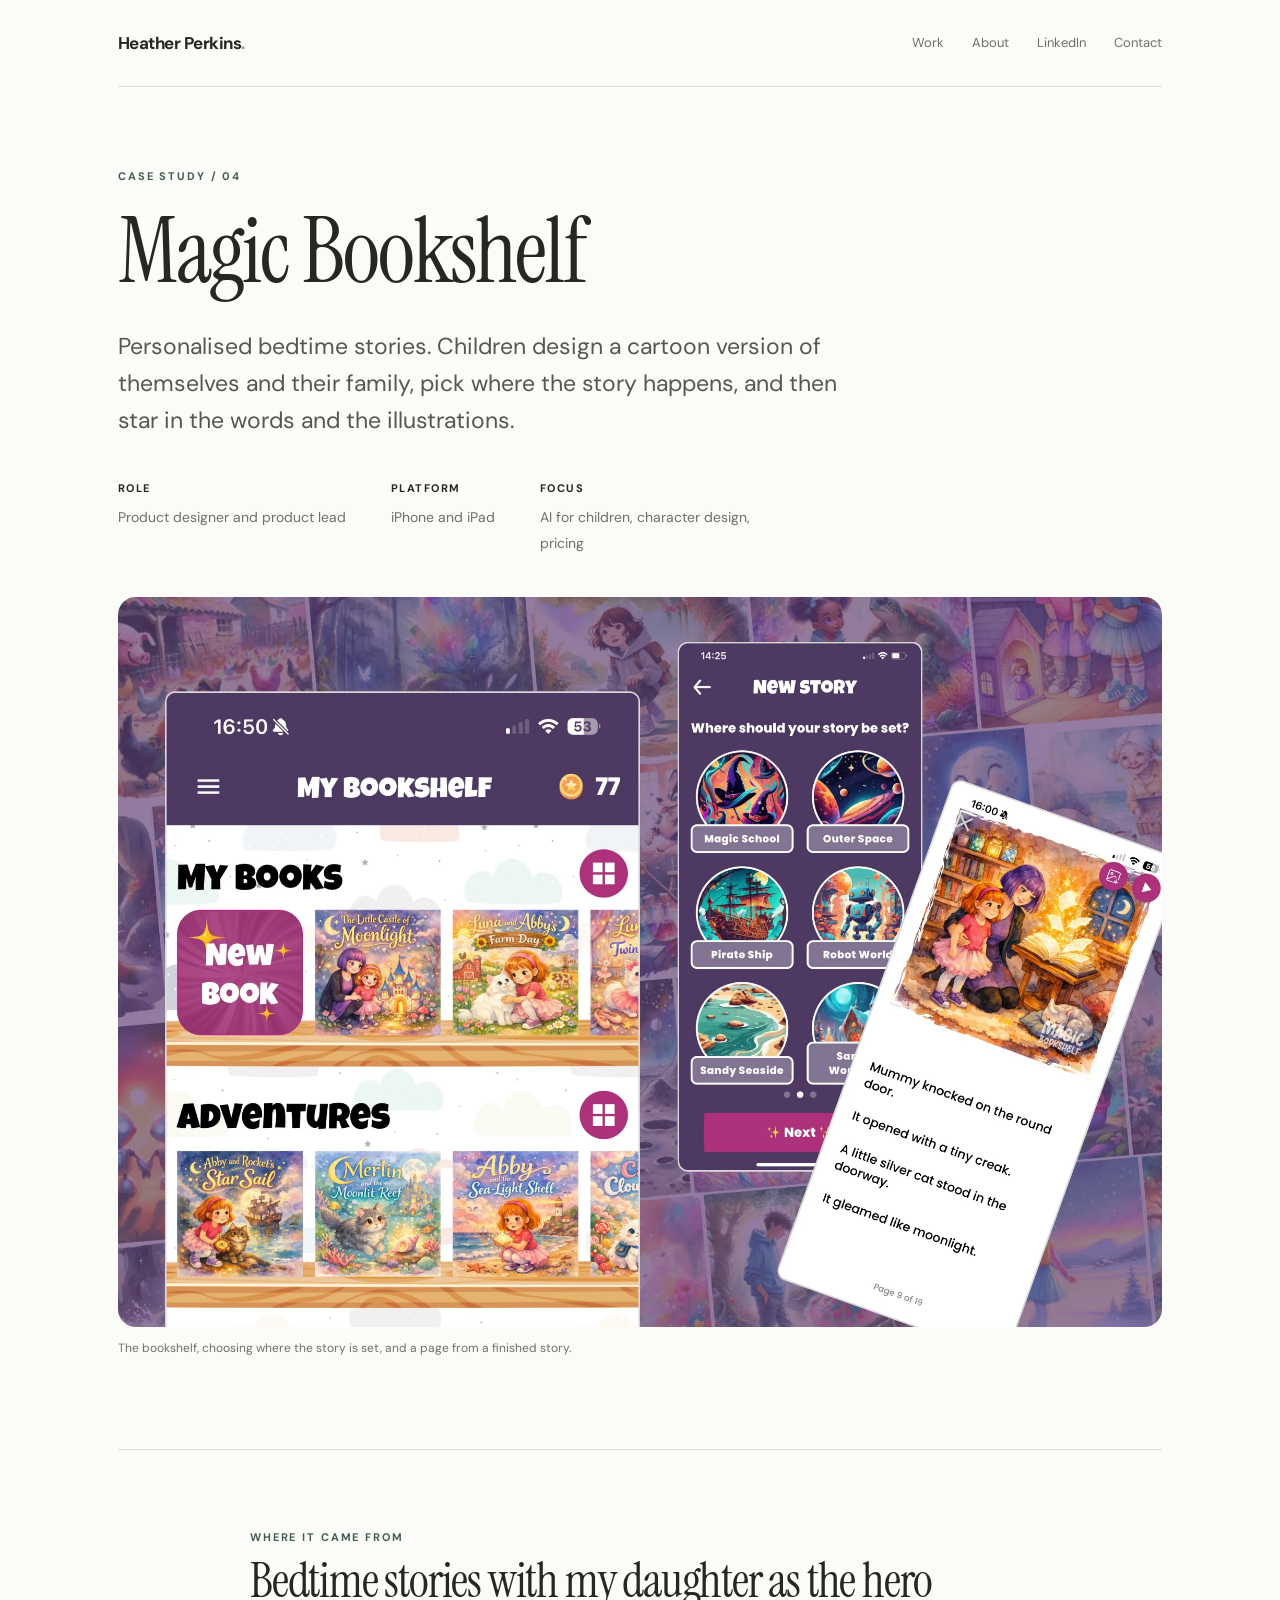
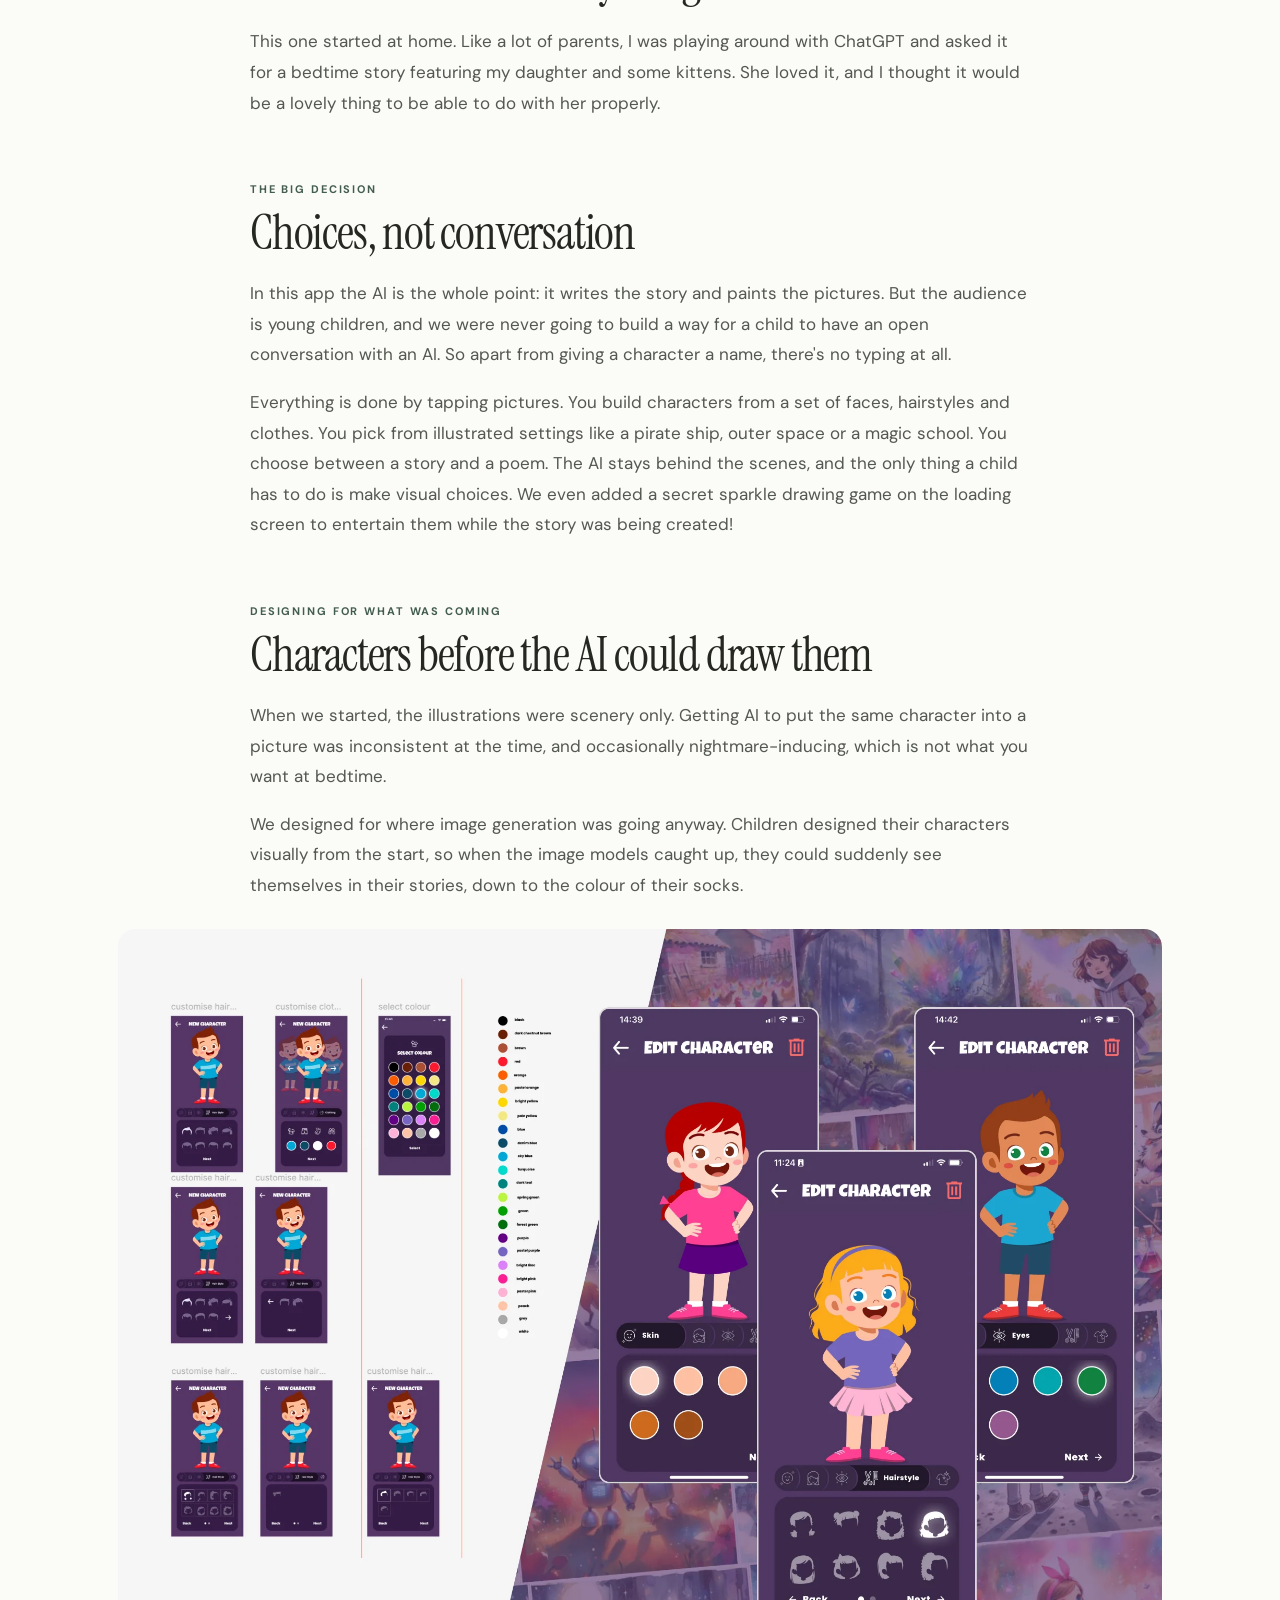
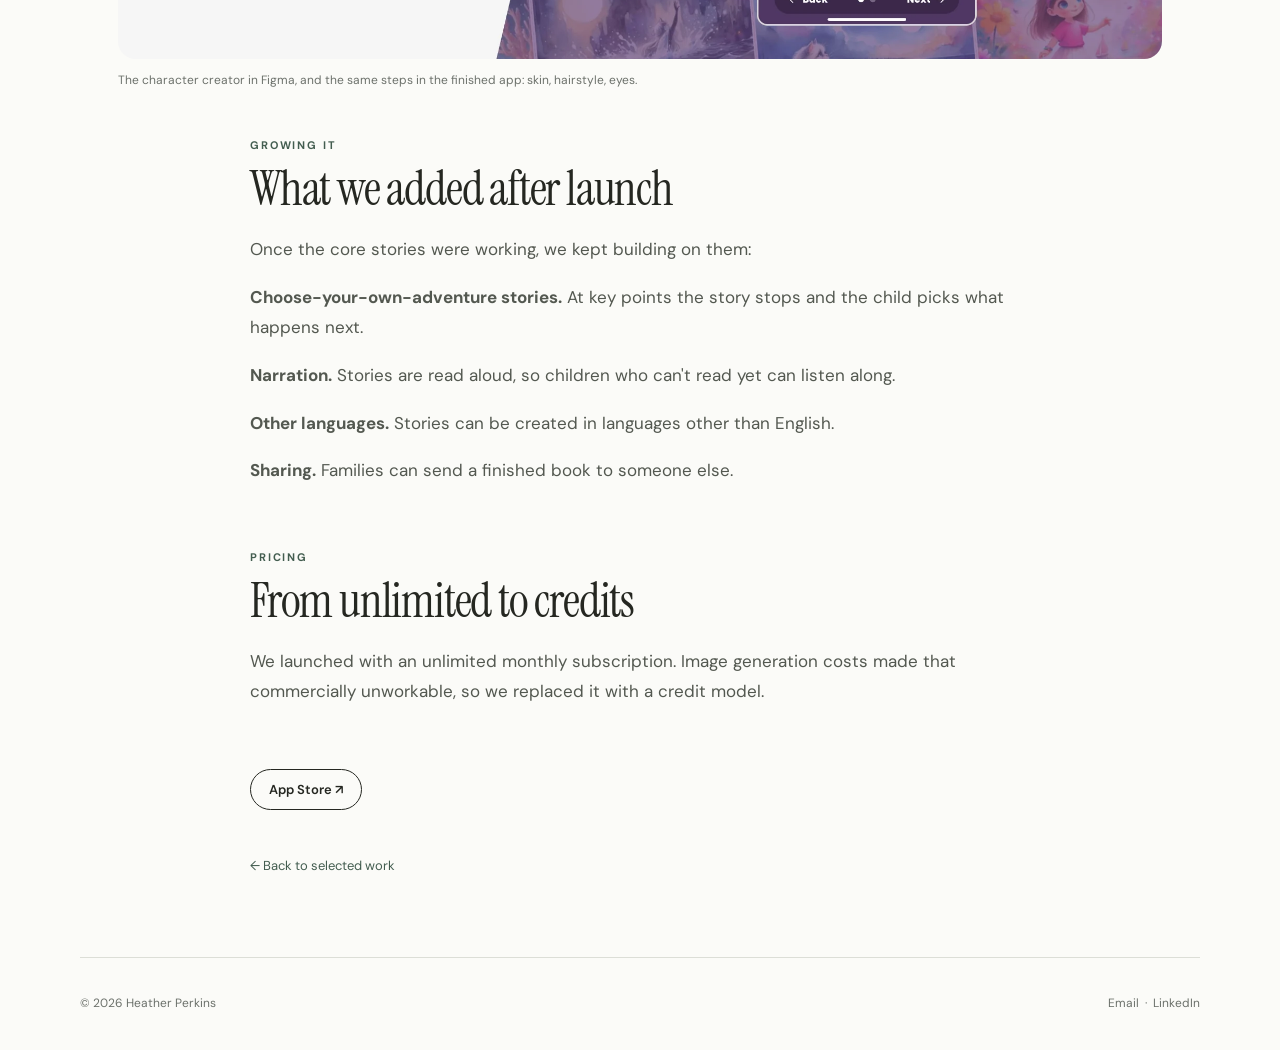
==== commit a4c3169b: "Magic Bookshelf loading-screen copy and spacing between stacked sections Co-Authored-By: Claude Opus" ====
--- a/magic-bookshelf.html
+++ b/magic-bookshelf.html
@@ -1 +1 @@
-<!doctype html><html lang="en"><head><meta charset="utf-8"><meta name="viewport" content="width=device-width, initial-scale=1"><meta name="description" content="Magic Bookshelf case study by Heather Perkins: designing an AI story app for children with no text input at all."><title>Magic Bookshelf case study | Heather Perkins</title><link rel="stylesheet" href="style.css?v=2"></head><body><header class="wrap"><nav class="nav"><a class="brand" href="index.html">Heather Perkins<span style="color:#7b998b">.</span></a><div class="navlinks"><a href="index.html#work">Work</a><a href="index.html#about">About</a><a href="https://www.linkedin.com/in/heatheranneperkins/" target="_blank" rel="noopener">LinkedIn</a><a href="mailto:heather.anne.perkins@gmail.com">Contact</a></div></nav></header><main class="wrap"><section class="case-hero"><div class="eyebrow">Case study / 04</div><h1>Magic Bookshelf</h1><p class="lead">Personalised bedtime stories. Children design a cartoon version of themselves and their family, pick where the story happens, and then star in the words and the illustrations.</p><div class="case-meta"><div><b>Role</b><span>Product designer and product lead</span></div><div><b>Platform</b><span>iPhone and iPad</span></div><div><b>Focus</b><span>AI for children, character design, pricing</span></div></div><figure class="image-wide frame"><img src="assets/mb-hero.webp" alt="Magic Bookshelf screens: the bookshelf, choosing where a story is set, and an illustrated story page"></figure><p class="caption">The bookshelf, choosing where the story is set, and a page from a finished story.</p></section><section class="section"><div class="story"><div class="eyebrow">Where it came from</div><h2>Bedtime stories with my daughter as the hero</h2><p>This one started at home. Like a lot of parents, I was playing around with ChatGPT and asked it for a bedtime story featuring my daughter and some kittens. She loved it, and I thought it would be a lovely thing to be able to do with her properly.</p><div class="eyebrow">The big decision</div><h2>Choices, not conversation</h2><p>In this app the AI is the whole point: it writes the story and paints the pictures. But the audience is young children, and we were never going to build a way for a child to have an open conversation with an AI. So apart from giving a character a name, there's no typing at all.</p><p>Everything is done by tapping pictures. You build characters from a set of faces, hairstyles and clothes. You pick from illustrated settings like a pirate ship, outer space or a magic school. You choose between a story and a poem. The AI stays behind the scenes, and the only thing a child has to do is make choices. While a story is being written, the loading screen is honest that the pictures won't always match the words exactly.</p></div><div class="story"><div class="eyebrow">Designing for what was coming</div><h2>Characters before the AI could draw them</h2><p>When we started, the illustrations were scenery only. Getting AI to put the same character into a picture was inconsistent at the time, and occasionally nightmare-inducing, which is not what you want at bedtime.</p><p>We designed for where image generation was going anyway. Children designed their characters visually from the start, so when the image models caught up, they could suddenly see themselves in their stories, down to the colour of their socks.</p></div><figure class="image-wide frame"><img src="assets/mb-figma-to-app.webp" alt="Figma board of the character customisation flow next to the finished app's skin, hairstyle and eye colour screens"></figure><p class="caption">The character creator in Figma, and the same steps in the finished app: skin, hairstyle, eyes.</p><div class="story"><div class="eyebrow">Growing it</div><h2>What we added after launch</h2><p>Once the core stories were working, we kept building on them:</p><p><strong>Choose-your-own-adventure stories.</strong> At key points the story stops and the child picks what happens next.</p><p><strong>Narration.</strong> Stories are read aloud, so children who can't read yet can listen along.</p><p><strong>Other languages.</strong> Stories can be created in languages other than English.</p><p><strong>Sharing.</strong> Families can send a finished book to someone else.</p><div class="eyebrow">Pricing</div><h2>From unlimited to credits</h2><p>We launched with an unlimited monthly subscription. Image generation costs made that commercially unworkable, so we replaced it with a credit model.</p></div><div class="story"><div class="applinks"><a href="https://apps.apple.com/app/id6449464005" target="_blank" rel="noopener">App Store ↗</a></div><a class="back" href="index.html#work">← Back to selected work</a></div></section></main><footer class="wrap footer"><span>© 2026 Heather Perkins</span><span><a href="mailto:heather.anne.perkins@gmail.com">Email</a> &nbsp;·&nbsp; <a href="https://www.linkedin.com/in/heatheranneperkins/" target="_blank" rel="noopener">LinkedIn</a></span></footer></body></html>
+<!doctype html><html lang="en"><head><meta charset="utf-8"><meta name="viewport" content="width=device-width, initial-scale=1"><meta name="description" content="Magic Bookshelf case study by Heather Perkins: designing an AI story app for children with no text input at all."><title>Magic Bookshelf case study | Heather Perkins</title><link rel="stylesheet" href="style.css?v=3"></head><body><header class="wrap"><nav class="nav"><a class="brand" href="index.html">Heather Perkins<span style="color:#7b998b">.</span></a><div class="navlinks"><a href="index.html#work">Work</a><a href="index.html#about">About</a><a href="https://www.linkedin.com/in/heatheranneperkins/" target="_blank" rel="noopener">LinkedIn</a><a href="mailto:heather.anne.perkins@gmail.com">Contact</a></div></nav></header><main class="wrap"><section class="case-hero"><div class="eyebrow">Case study / 04</div><h1>Magic Bookshelf</h1><p class="lead">Personalised bedtime stories. Children design a cartoon version of themselves and their family, pick where the story happens, and then star in the words and the illustrations.</p><div class="case-meta"><div><b>Role</b><span>Product designer and product lead</span></div><div><b>Platform</b><span>iPhone and iPad</span></div><div><b>Focus</b><span>AI for children, character design, pricing</span></div></div><figure class="image-wide frame"><img src="assets/mb-hero.webp" alt="Magic Bookshelf screens: the bookshelf, choosing where a story is set, and an illustrated story page"></figure><p class="caption">The bookshelf, choosing where the story is set, and a page from a finished story.</p></section><section class="section"><div class="story"><div class="eyebrow">Where it came from</div><h2>Bedtime stories with my daughter as the hero</h2><p>This one started at home. Like a lot of parents, I was playing around with ChatGPT and asked it for a bedtime story featuring my daughter and some kittens. She loved it, and I thought it would be a lovely thing to be able to do with her properly.</p><div class="eyebrow">The big decision</div><h2>Choices, not conversation</h2><p>In this app the AI is the whole point: it writes the story and paints the pictures. But the audience is young children, and we were never going to build a way for a child to have an open conversation with an AI. So apart from giving a character a name, there's no typing at all.</p><p>Everything is done by tapping pictures. You build characters from a set of faces, hairstyles and clothes. You pick from illustrated settings like a pirate ship, outer space or a magic school. You choose between a story and a poem. The AI stays behind the scenes, and the only thing a child has to do is make visual choices. We even added a secret sparkle drawing game on the loading screen to entertain them while the story was being created!</p></div><div class="story"><div class="eyebrow">Designing for what was coming</div><h2>Characters before the AI could draw them</h2><p>When we started, the illustrations were scenery only. Getting AI to put the same character into a picture was inconsistent at the time, and occasionally nightmare-inducing, which is not what you want at bedtime.</p><p>We designed for where image generation was going anyway. Children designed their characters visually from the start, so when the image models caught up, they could suddenly see themselves in their stories, down to the colour of their socks.</p></div><figure class="image-wide frame"><img src="assets/mb-figma-to-app.webp" alt="Figma board of the character customisation flow next to the finished app's skin, hairstyle and eye colour screens"></figure><p class="caption">The character creator in Figma, and the same steps in the finished app: skin, hairstyle, eyes.</p><div class="story"><div class="eyebrow">Growing it</div><h2>What we added after launch</h2><p>Once the core stories were working, we kept building on them:</p><p><strong>Choose-your-own-adventure stories.</strong> At key points the story stops and the child picks what happens next.</p><p><strong>Narration.</strong> Stories are read aloud, so children who can't read yet can listen along.</p><p><strong>Other languages.</strong> Stories can be created in languages other than English.</p><p><strong>Sharing.</strong> Families can send a finished book to someone else.</p><div class="eyebrow">Pricing</div><h2>From unlimited to credits</h2><p>We launched with an unlimited monthly subscription. Image generation costs made that commercially unworkable, so we replaced it with a credit model.</p></div><div class="story"><div class="applinks"><a href="https://apps.apple.com/app/id6449464005" target="_blank" rel="noopener">App Store ↗</a></div><a class="back" href="index.html#work">← Back to selected work</a></div></section></main><footer class="wrap footer"><span>© 2026 Heather Perkins</span><span><a href="mailto:heather.anne.perkins@gmail.com">Email</a> &nbsp;·&nbsp; <a href="https://www.linkedin.com/in/heatheranneperkins/" target="_blank" rel="noopener">LinkedIn</a></span></footer></body></html>
--- a/style.css
+++ b/style.css
@@ -2,3 +2,4 @@
 :root{--ink:#252721;--muted:#6c716b;--line:#dcded7;--paper:#fbfbf8;--soft:#f0f2ed;--accent:#435d50}*{box-sizing:border-box}html{scroll-behavior:smooth}body{margin:0;background:var(--paper);color:var(--ink);font:16px/1.65 'DM Sans',Arial,sans-serif}a{color:inherit;text-decoration:none}a:hover{color:var(--accent)}.wrap{max-width:1120px;margin:auto;padding:0 38px}.nav{display:flex;justify-content:space-between;align-items:center;padding:29px 0;border-bottom:1px solid var(--line)}.brand{font-size:17px;font-weight:700;letter-spacing:-.03em}.navlinks{display:flex;gap:28px;font-size:13px}.navlinks a{color:var(--muted)}.eyebrow{text-transform:uppercase;font-size:11px;font-weight:700;letter-spacing:.17em;color:var(--accent)}h1,h2,h3,p{margin-top:0}h1,h2{font-family:'Instrument Serif',Georgia,serif;font-weight:400;line-height:1.04;letter-spacing:-.025em}h1{font-size:clamp(58px,8vw,112px);max-width:980px;margin:20px 0 30px}h2{font-size:clamp(40px,5vw,70px);margin:12px 0 20px}h3{font-size:23px;letter-spacing:-.03em;line-height:1.3}p{color:#535850}.lead{font-size:clamp(19px,2vw,23px);line-height:1.6;max-width:740px}.hero{padding:110px 0 100px}.section{padding:78px 0;border-top:1px solid var(--line)}.section-heading{display:flex;align-items:end;justify-content:space-between;gap:20px;margin-bottom:34px}.section-heading h2{margin-bottom:0}.projects{display:grid;grid-template-columns:1fr 1fr;gap:28px}.project{display:block}.project-image{background:#edf0ea;border:1px solid var(--line);padding:25px;aspect-ratio:1.38;display:flex;align-items:center;overflow:hidden}.project-image img{width:100%;height:100%;object-fit:contain;object-position:top center;box-shadow:0 8px 25px #26312612}.project h3{margin:19px 0 5px}.project p{font-size:14px}.project .meta{font-size:11px;letter-spacing:.09em;text-transform:uppercase;color:var(--muted)}.arrow{font-size:18px}.cols{display:grid;grid-template-columns:1fr 1fr;gap:80px}.small{font-size:13px;color:var(--muted)}.pill{display:inline-block;border:1px solid var(--line);border-radius:30px;padding:7px 13px;font-size:12px;margin:0 6px 8px 0}.footer{padding:36px 0;display:flex;justify-content:space-between;gap:15px;border-top:1px solid var(--line);font-size:12px;color:var(--muted)}.case-hero{padding:80px 0 45px}.case-hero h1{font-size:clamp(60px,7vw,95px);max-width:920px}.case-meta{display:flex;gap:45px;flex-wrap:wrap;margin:40px 0}.case-meta div{max-width:230px}.case-meta b{display:block;font-size:11px;letter-spacing:.13em;text-transform:uppercase;margin-bottom:7px}.case-meta span{color:var(--muted);font-size:14px}.image-wide{background:#eef0eb;padding:35px;border:1px solid var(--line);margin:28px 0 12px}.image-wide img{display:block;max-width:100%;max-height:720px;margin:auto;object-fit:contain;box-shadow:0 8px 30px #2222}.image-wide img.tall{max-height:620px}.caption{font-size:12px;color:var(--muted);margin-bottom:45px}.story{max-width:780px;margin:0 auto}.story p{font-size:17px;line-height:1.8}.story h2{font-size:48px;margin-top:62px}.image-pair{display:grid;grid-template-columns:1fr 1fr;gap:22px}.image-pair .image-wide{margin-bottom:10px}.callout{background:var(--soft);padding:32px 38px;margin:55px 0}.callout p:last-child{margin-bottom:0}.back{display:inline-block;margin-top:45px;font-size:13px;color:var(--accent)}@media(max-width:700px){.wrap{padding:0 22px}.hero{padding:75px 0}.section{padding:55px 0}.projects,.cols,.image-pair{grid-template-columns:1fr;gap:32px}.navlinks{gap:14px}.navlinks a{font-size:12px}.project-image{padding:15px}.case-hero{padding-top:65px}.case-meta{gap:20px}.image-wide{padding:13px}.footer{display:block}.story h2{font-size:40px}}.image-wide.composite{padding:0;background:#0b1518;border:0;border-radius:18px;overflow:hidden}.image-wide.composite img{max-height:none;width:100%;box-shadow:none}.image-wide.board{padding:18px}.image-wide.board img{box-shadow:none}.applinks{display:flex;gap:12px;flex-wrap:wrap;margin:26px 0 0}.applinks a{display:inline-block;border:1px solid var(--ink);border-radius:30px;padding:9px 18px;font-size:13px;font-weight:600}.applinks a:hover{background:var(--ink);color:var(--paper)}.project-image.dark{background:#0b1518;padding:0;border:0}.project-image.dark img{object-fit:cover;object-position:center;box-shadow:none}.projects.four{grid-template-columns:1fr 1fr}
 .image-wide.frame{padding:0;border:0;background:none;aspect-ratio:10/7;border-radius:18px;overflow:hidden}.image-wide.frame img{width:100%;height:100%;max-height:none;object-fit:contain;box-shadow:none}.project-image.frame{padding:0;border:0;background:none;aspect-ratio:10/7;border-radius:12px}.project-image.frame img{object-fit:contain;box-shadow:none}
 .story .eyebrow{margin-top:62px;margin-bottom:0}.story>.eyebrow:first-child,.callout .eyebrow{margin-top:0}.story .eyebrow+h2{margin-top:10px}.callout .eyebrow{margin-bottom:10px}
+.story+.story{margin-top:62px}
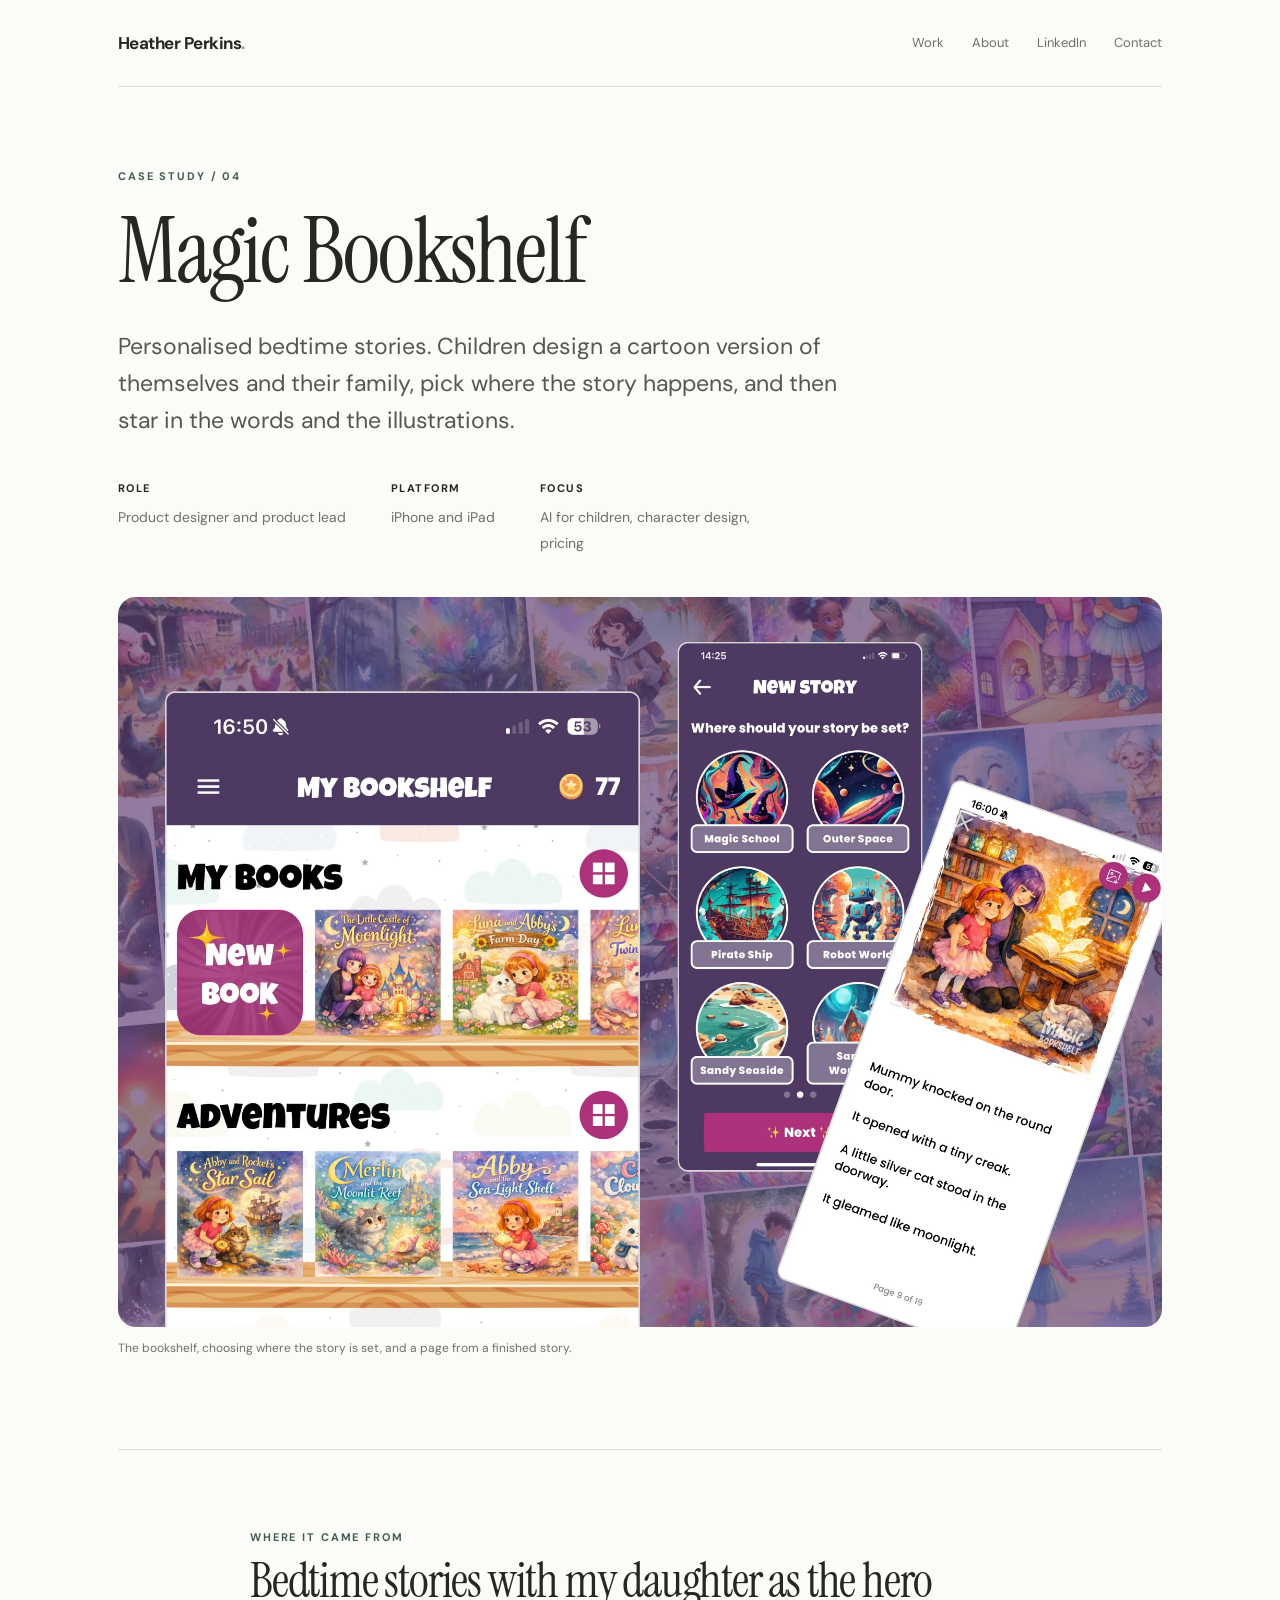
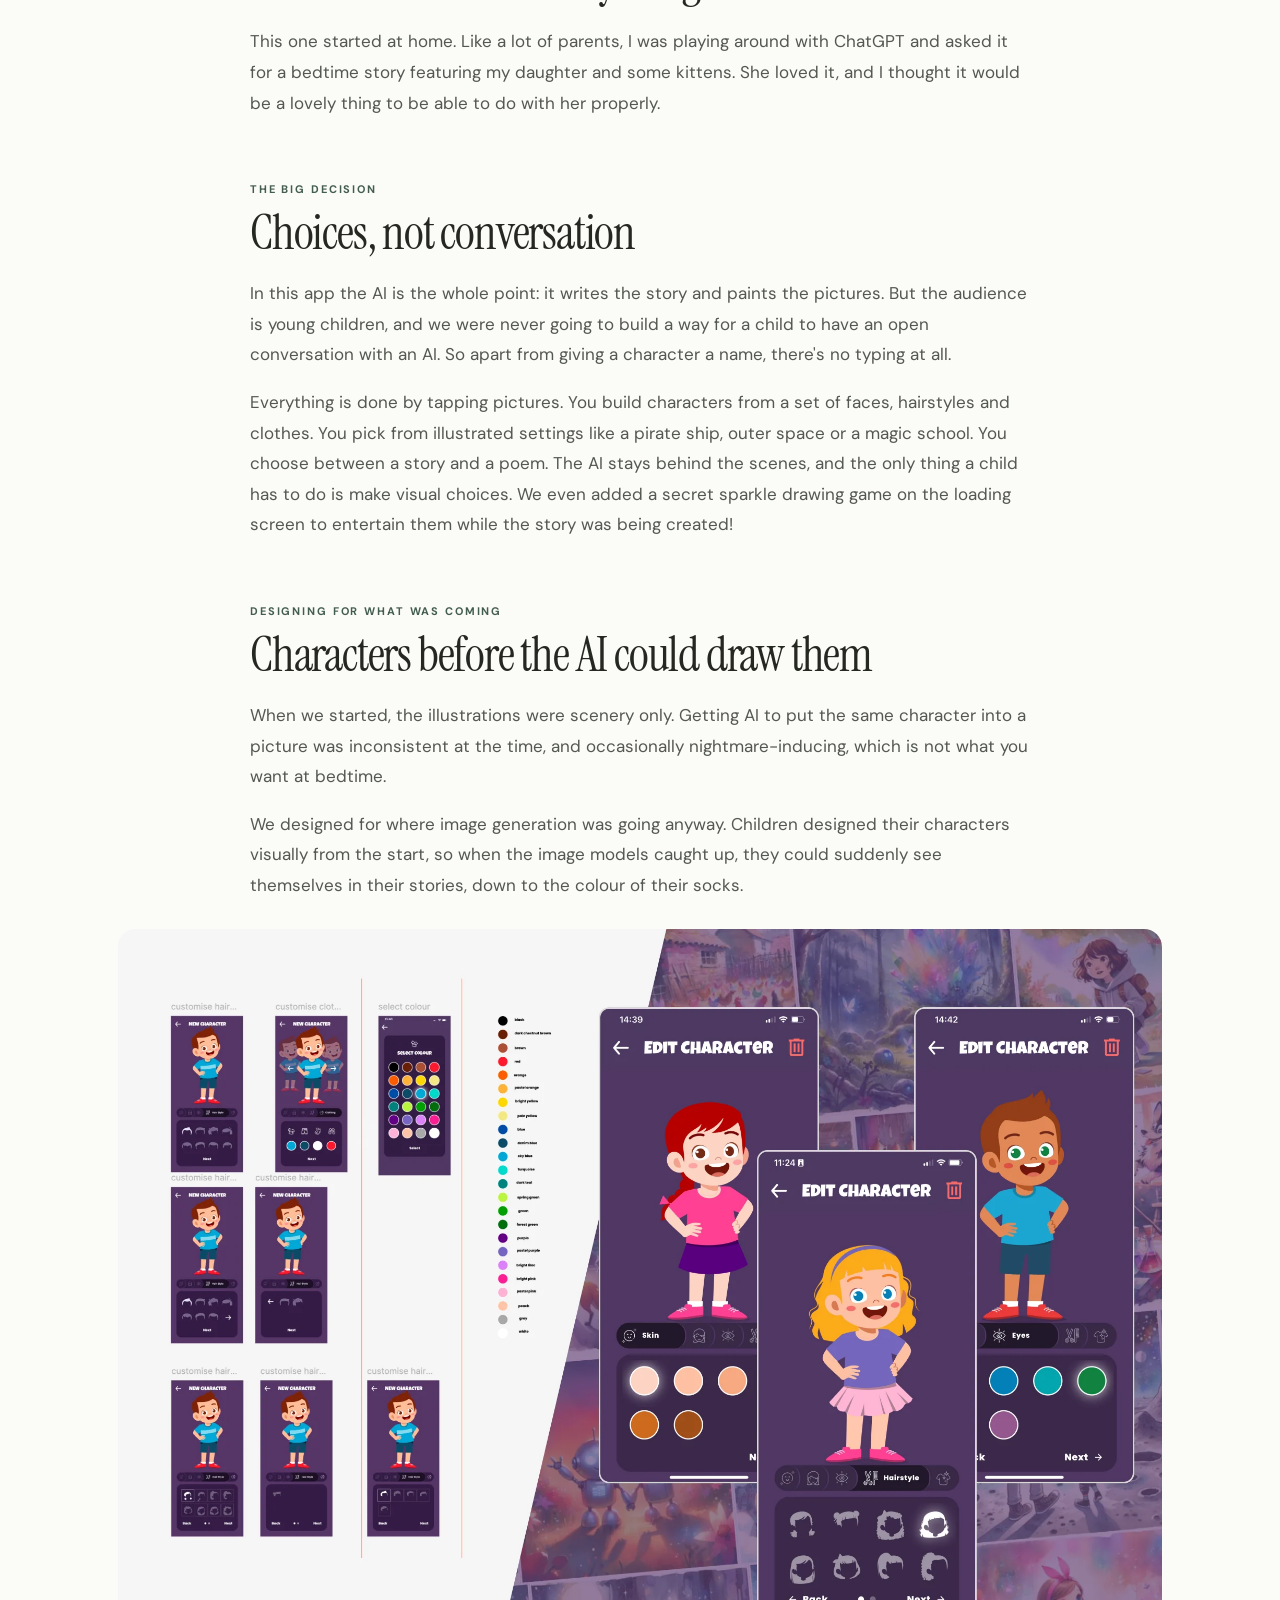
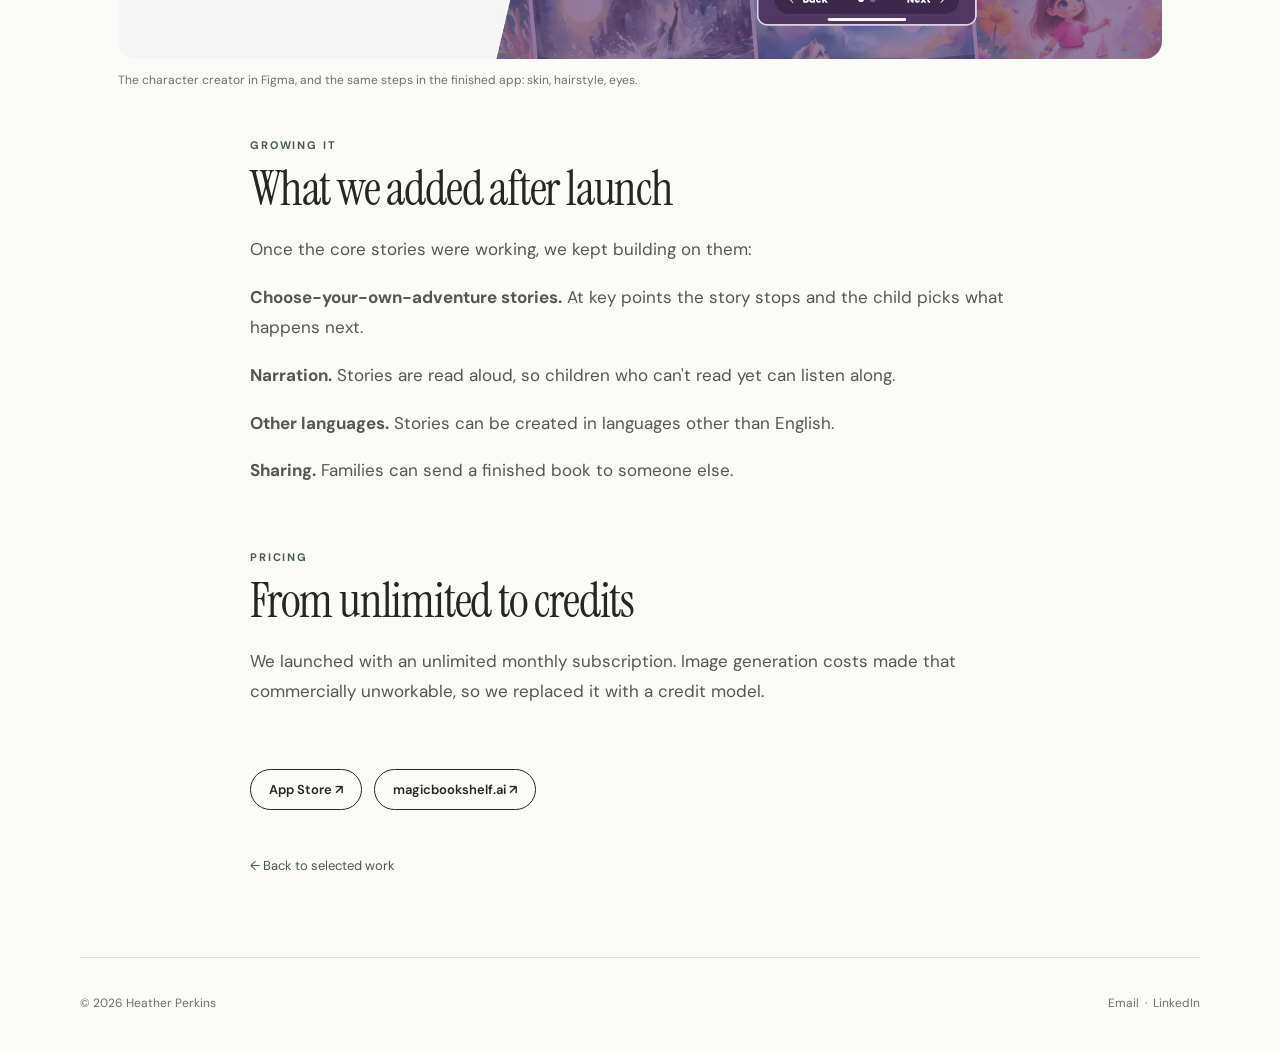
==== commit aa5d0c75: "Link to magicbookshelf.ai Co-Authored-By: Claude Opus 5.5 <noreply@anthropic.com> Claude-Session: ht" ====
--- a/magic-bookshelf.html
+++ b/magic-bookshelf.html
@@ -1 +1 @@
-<!doctype html><html lang="en"><head><meta charset="utf-8"><meta name="viewport" content="width=device-width, initial-scale=1"><meta name="description" content="Magic Bookshelf case study by Heather Perkins: designing an AI story app for children with no text input at all."><title>Magic Bookshelf case study | Heather Perkins</title><link rel="stylesheet" href="style.css?v=3"></head><body><header class="wrap"><nav class="nav"><a class="brand" href="index.html">Heather Perkins<span style="color:#7b998b">.</span></a><div class="navlinks"><a href="index.html#work">Work</a><a href="index.html#about">About</a><a href="https://www.linkedin.com/in/heatheranneperkins/" target="_blank" rel="noopener">LinkedIn</a><a href="mailto:heather.anne.perkins@gmail.com">Contact</a></div></nav></header><main class="wrap"><section class="case-hero"><div class="eyebrow">Case study / 04</div><h1>Magic Bookshelf</h1><p class="lead">Personalised bedtime stories. Children design a cartoon version of themselves and their family, pick where the story happens, and then star in the words and the illustrations.</p><div class="case-meta"><div><b>Role</b><span>Product designer and product lead</span></div><div><b>Platform</b><span>iPhone and iPad</span></div><div><b>Focus</b><span>AI for children, character design, pricing</span></div></div><figure class="image-wide frame"><img src="assets/mb-hero.webp" alt="Magic Bookshelf screens: the bookshelf, choosing where a story is set, and an illustrated story page"></figure><p class="caption">The bookshelf, choosing where the story is set, and a page from a finished story.</p></section><section class="section"><div class="story"><div class="eyebrow">Where it came from</div><h2>Bedtime stories with my daughter as the hero</h2><p>This one started at home. Like a lot of parents, I was playing around with ChatGPT and asked it for a bedtime story featuring my daughter and some kittens. She loved it, and I thought it would be a lovely thing to be able to do with her properly.</p><div class="eyebrow">The big decision</div><h2>Choices, not conversation</h2><p>In this app the AI is the whole point: it writes the story and paints the pictures. But the audience is young children, and we were never going to build a way for a child to have an open conversation with an AI. So apart from giving a character a name, there's no typing at all.</p><p>Everything is done by tapping pictures. You build characters from a set of faces, hairstyles and clothes. You pick from illustrated settings like a pirate ship, outer space or a magic school. You choose between a story and a poem. The AI stays behind the scenes, and the only thing a child has to do is make visual choices. We even added a secret sparkle drawing game on the loading screen to entertain them while the story was being created!</p></div><div class="story"><div class="eyebrow">Designing for what was coming</div><h2>Characters before the AI could draw them</h2><p>When we started, the illustrations were scenery only. Getting AI to put the same character into a picture was inconsistent at the time, and occasionally nightmare-inducing, which is not what you want at bedtime.</p><p>We designed for where image generation was going anyway. Children designed their characters visually from the start, so when the image models caught up, they could suddenly see themselves in their stories, down to the colour of their socks.</p></div><figure class="image-wide frame"><img src="assets/mb-figma-to-app.webp" alt="Figma board of the character customisation flow next to the finished app's skin, hairstyle and eye colour screens"></figure><p class="caption">The character creator in Figma, and the same steps in the finished app: skin, hairstyle, eyes.</p><div class="story"><div class="eyebrow">Growing it</div><h2>What we added after launch</h2><p>Once the core stories were working, we kept building on them:</p><p><strong>Choose-your-own-adventure stories.</strong> At key points the story stops and the child picks what happens next.</p><p><strong>Narration.</strong> Stories are read aloud, so children who can't read yet can listen along.</p><p><strong>Other languages.</strong> Stories can be created in languages other than English.</p><p><strong>Sharing.</strong> Families can send a finished book to someone else.</p><div class="eyebrow">Pricing</div><h2>From unlimited to credits</h2><p>We launched with an unlimited monthly subscription. Image generation costs made that commercially unworkable, so we replaced it with a credit model.</p></div><div class="story"><div class="applinks"><a href="https://apps.apple.com/app/id6449464005" target="_blank" rel="noopener">App Store ↗</a></div><a class="back" href="index.html#work">← Back to selected work</a></div></section></main><footer class="wrap footer"><span>© 2026 Heather Perkins</span><span><a href="mailto:heather.anne.perkins@gmail.com">Email</a> &nbsp;·&nbsp; <a href="https://www.linkedin.com/in/heatheranneperkins/" target="_blank" rel="noopener">LinkedIn</a></span></footer></body></html>
+<!doctype html><html lang="en"><head><meta charset="utf-8"><meta name="viewport" content="width=device-width, initial-scale=1"><meta name="description" content="Magic Bookshelf case study by Heather Perkins: designing an AI story app for children with no text input at all."><title>Magic Bookshelf case study | Heather Perkins</title><link rel="stylesheet" href="style.css?v=3"></head><body><header class="wrap"><nav class="nav"><a class="brand" href="index.html">Heather Perkins<span style="color:#7b998b">.</span></a><div class="navlinks"><a href="index.html#work">Work</a><a href="index.html#about">About</a><a href="https://www.linkedin.com/in/heatheranneperkins/" target="_blank" rel="noopener">LinkedIn</a><a href="mailto:heather.anne.perkins@gmail.com">Contact</a></div></nav></header><main class="wrap"><section class="case-hero"><div class="eyebrow">Case study / 04</div><h1>Magic Bookshelf</h1><p class="lead">Personalised bedtime stories. Children design a cartoon version of themselves and their family, pick where the story happens, and then star in the words and the illustrations.</p><div class="case-meta"><div><b>Role</b><span>Product designer and product lead</span></div><div><b>Platform</b><span>iPhone and iPad</span></div><div><b>Focus</b><span>AI for children, character design, pricing</span></div></div><figure class="image-wide frame"><img src="assets/mb-hero.webp" alt="Magic Bookshelf screens: the bookshelf, choosing where a story is set, and an illustrated story page"></figure><p class="caption">The bookshelf, choosing where the story is set, and a page from a finished story.</p></section><section class="section"><div class="story"><div class="eyebrow">Where it came from</div><h2>Bedtime stories with my daughter as the hero</h2><p>This one started at home. Like a lot of parents, I was playing around with ChatGPT and asked it for a bedtime story featuring my daughter and some kittens. She loved it, and I thought it would be a lovely thing to be able to do with her properly.</p><div class="eyebrow">The big decision</div><h2>Choices, not conversation</h2><p>In this app the AI is the whole point: it writes the story and paints the pictures. But the audience is young children, and we were never going to build a way for a child to have an open conversation with an AI. So apart from giving a character a name, there's no typing at all.</p><p>Everything is done by tapping pictures. You build characters from a set of faces, hairstyles and clothes. You pick from illustrated settings like a pirate ship, outer space or a magic school. You choose between a story and a poem. The AI stays behind the scenes, and the only thing a child has to do is make visual choices. We even added a secret sparkle drawing game on the loading screen to entertain them while the story was being created!</p></div><div class="story"><div class="eyebrow">Designing for what was coming</div><h2>Characters before the AI could draw them</h2><p>When we started, the illustrations were scenery only. Getting AI to put the same character into a picture was inconsistent at the time, and occasionally nightmare-inducing, which is not what you want at bedtime.</p><p>We designed for where image generation was going anyway. Children designed their characters visually from the start, so when the image models caught up, they could suddenly see themselves in their stories, down to the colour of their socks.</p></div><figure class="image-wide frame"><img src="assets/mb-figma-to-app.webp" alt="Figma board of the character customisation flow next to the finished app's skin, hairstyle and eye colour screens"></figure><p class="caption">The character creator in Figma, and the same steps in the finished app: skin, hairstyle, eyes.</p><div class="story"><div class="eyebrow">Growing it</div><h2>What we added after launch</h2><p>Once the core stories were working, we kept building on them:</p><p><strong>Choose-your-own-adventure stories.</strong> At key points the story stops and the child picks what happens next.</p><p><strong>Narration.</strong> Stories are read aloud, so children who can't read yet can listen along.</p><p><strong>Other languages.</strong> Stories can be created in languages other than English.</p><p><strong>Sharing.</strong> Families can send a finished book to someone else.</p><div class="eyebrow">Pricing</div><h2>From unlimited to credits</h2><p>We launched with an unlimited monthly subscription. Image generation costs made that commercially unworkable, so we replaced it with a credit model.</p></div><div class="story"><div class="applinks"><a href="https://apps.apple.com/app/id6449464005" target="_blank" rel="noopener">App Store ↗</a><a href="https://magicbookshelf.ai" target="_blank" rel="noopener">magicbookshelf.ai ↗</a></div><a class="back" href="index.html#work">← Back to selected work</a></div></section></main><footer class="wrap footer"><span>© 2026 Heather Perkins</span><span><a href="mailto:heather.anne.perkins@gmail.com">Email</a> &nbsp;·&nbsp; <a href="https://www.linkedin.com/in/heatheranneperkins/" target="_blank" rel="noopener">LinkedIn</a></span></footer></body></html>
